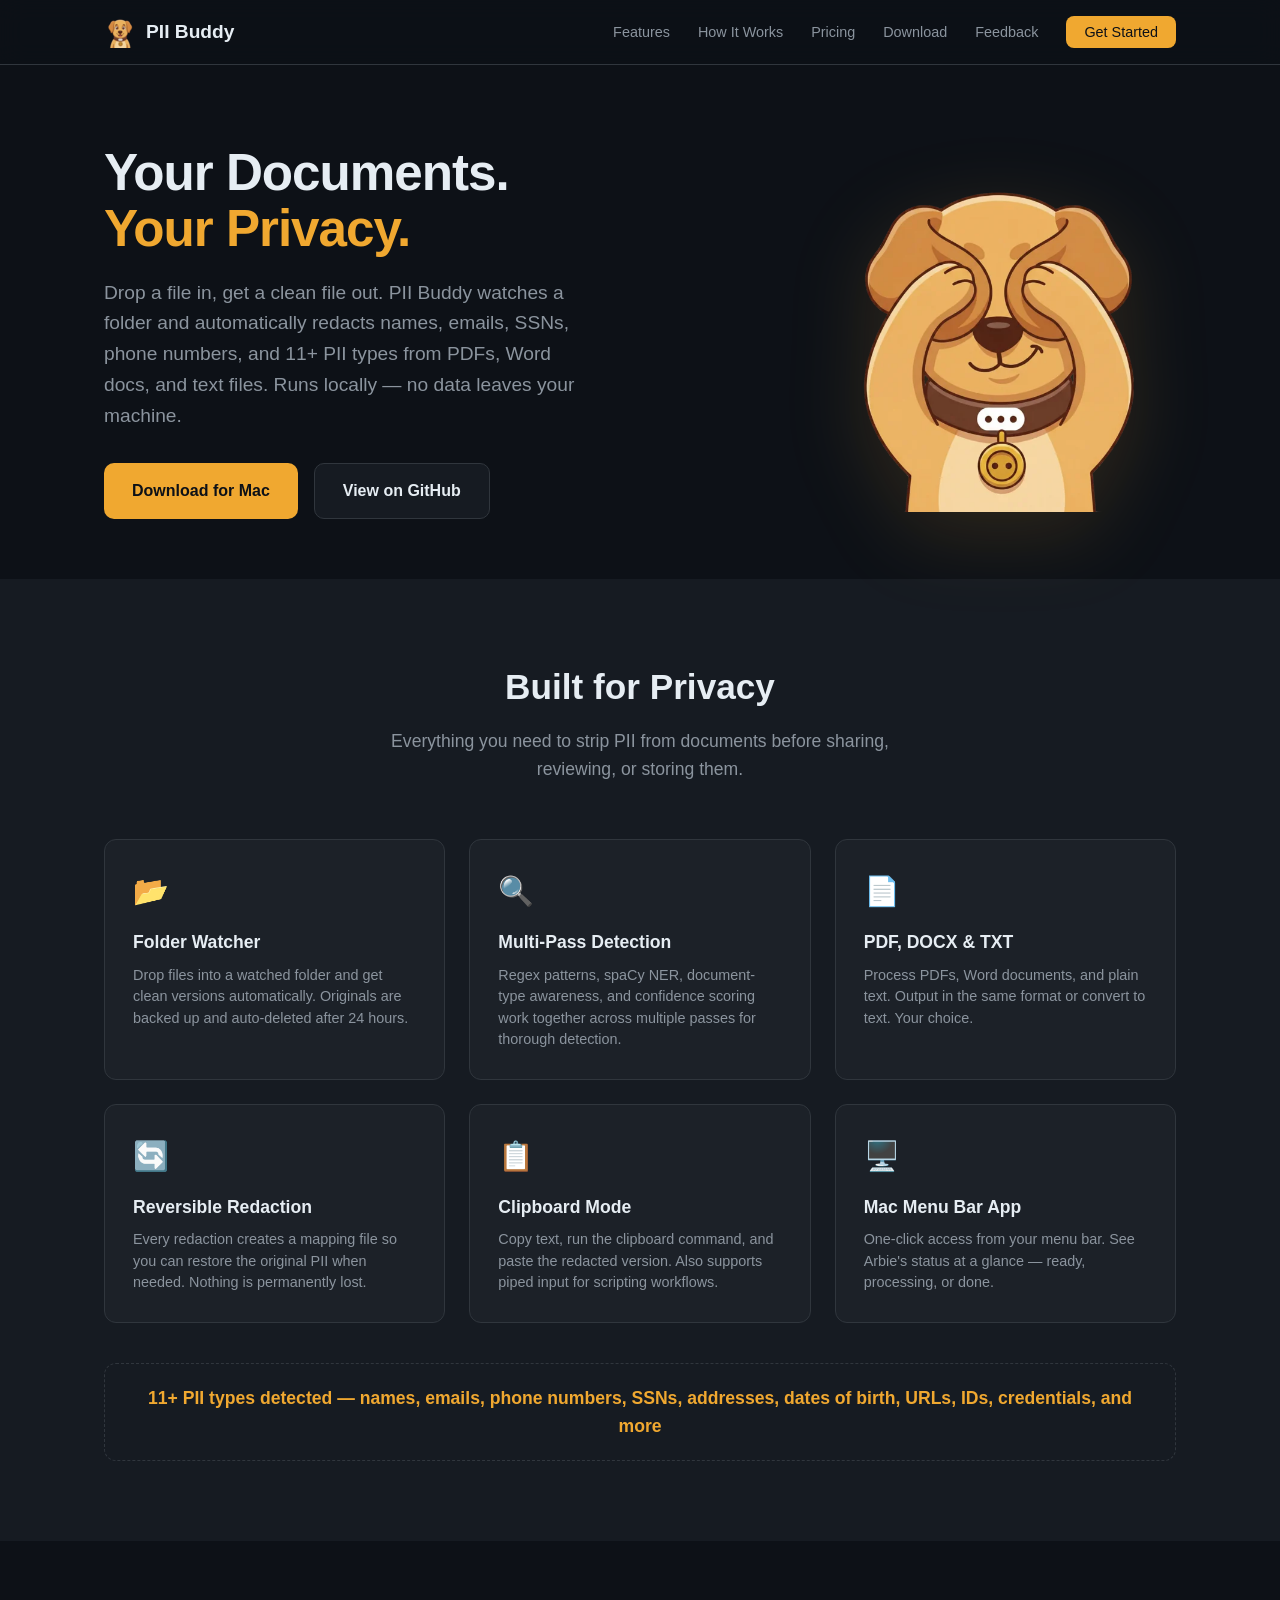
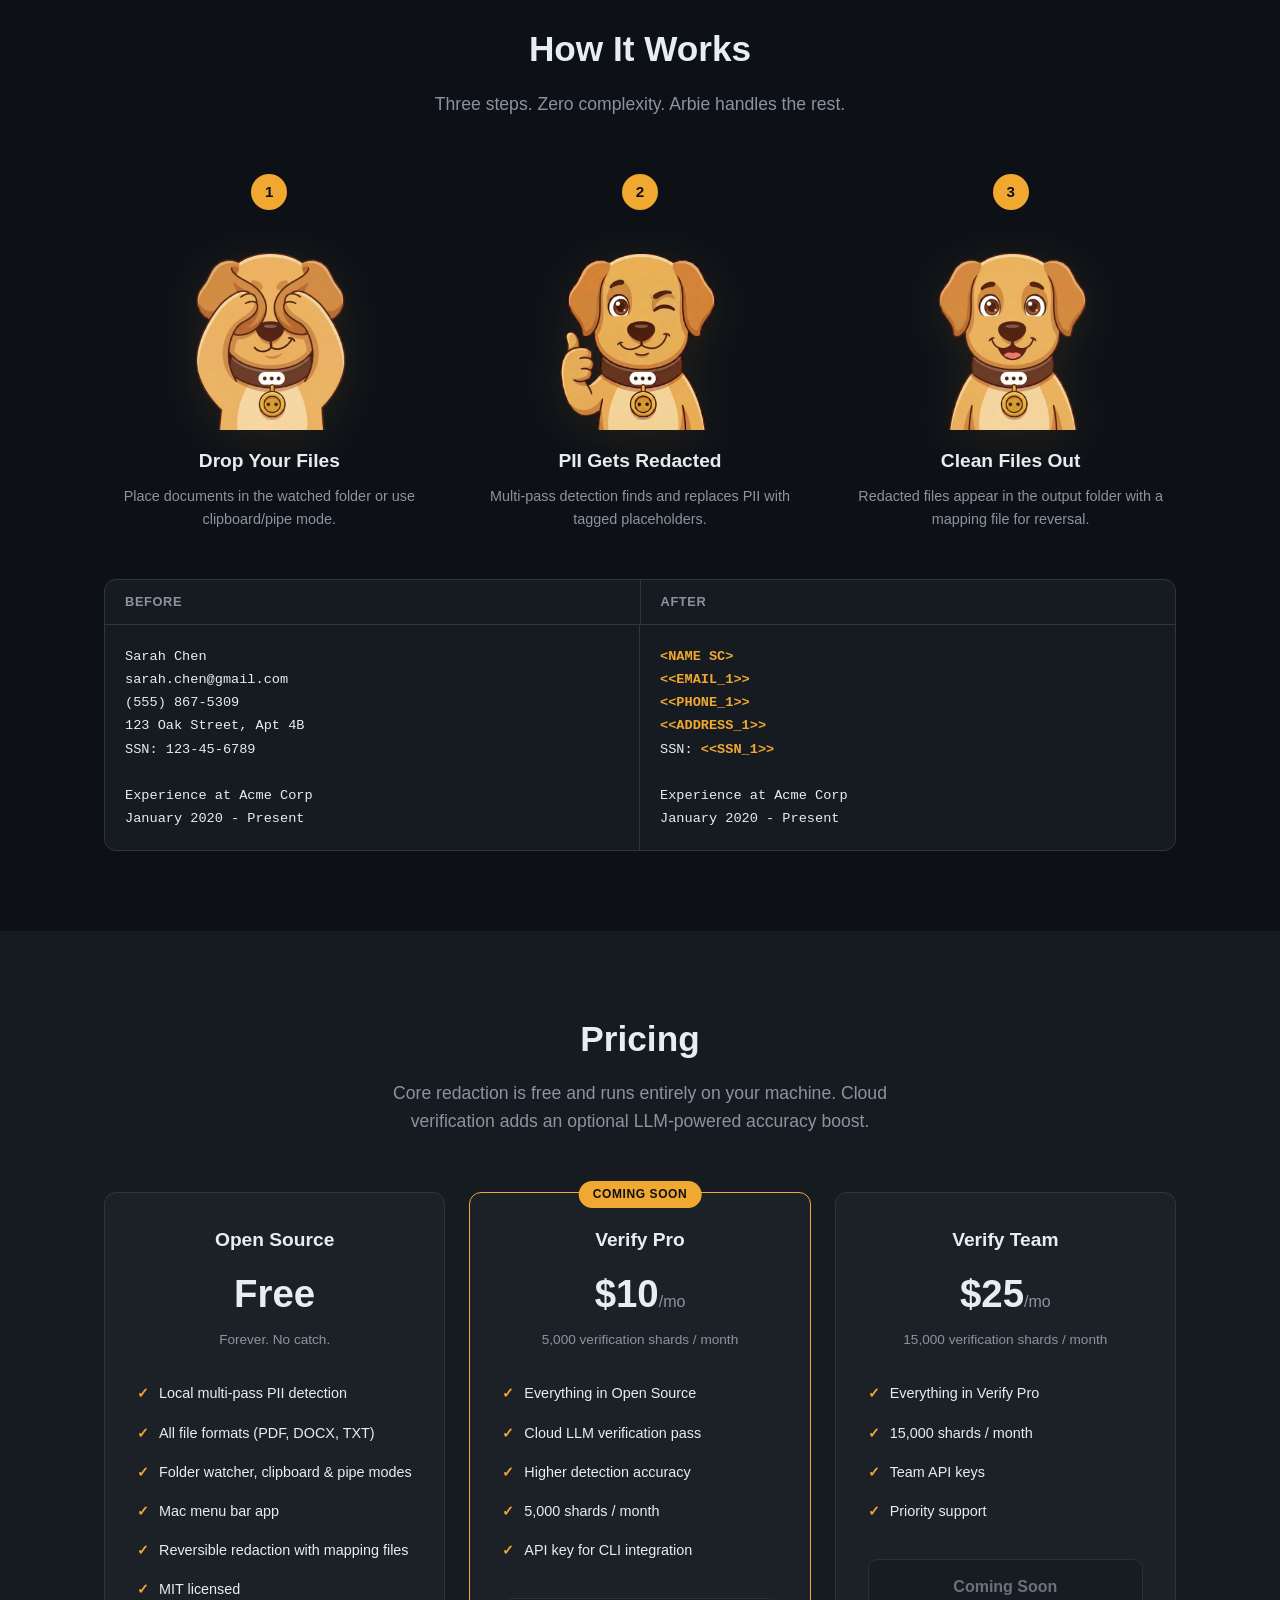
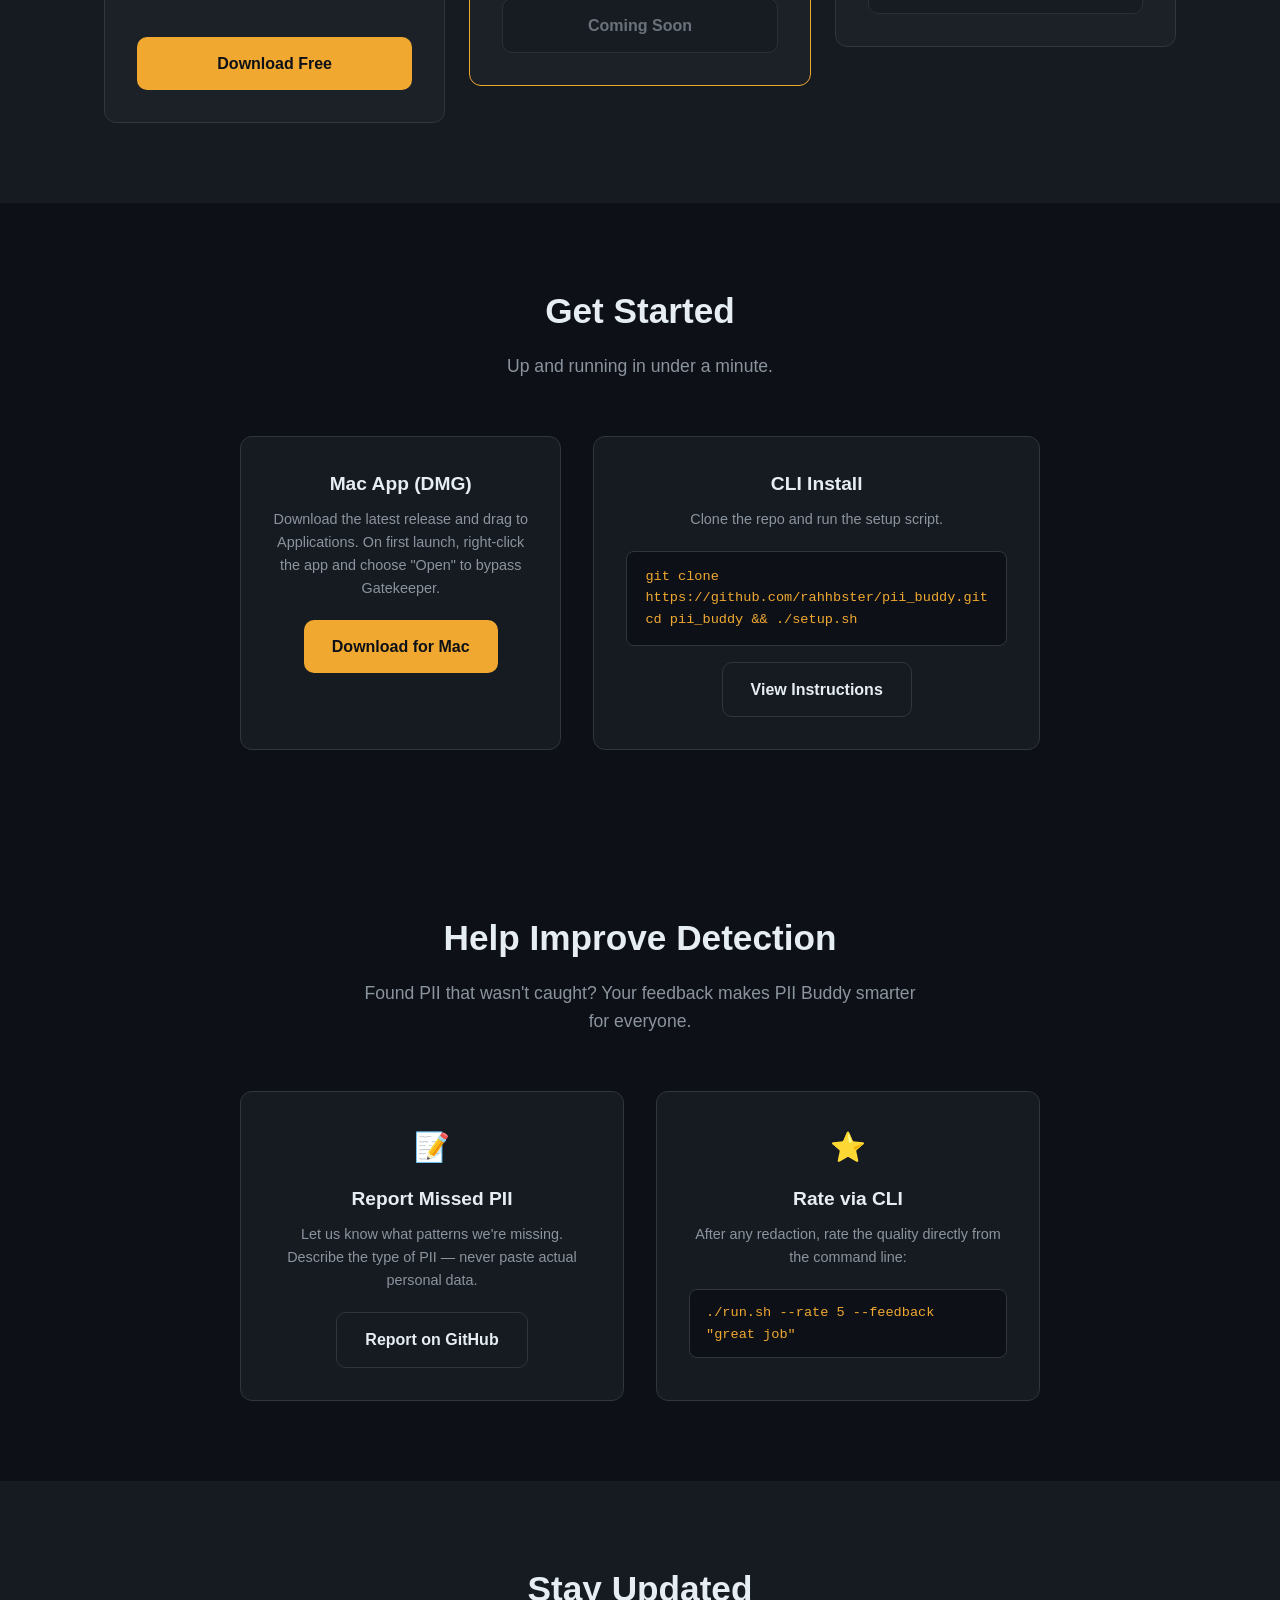
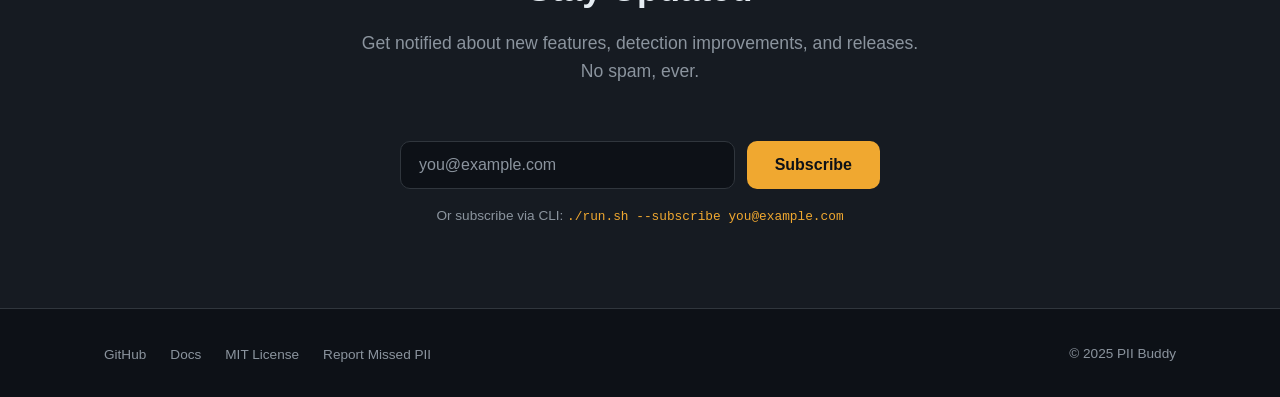
==== docs/index.html @ c83b7c18 "Add feedback infrastructure: --rate, --feedback, --subscribe CLI flags, menu bar ratings, GitHub Iss" ====
<!DOCTYPE html>
<html lang="en">
<head>
  <meta charset="UTF-8">
  <meta name="viewport" content="width=device-width, initial-scale=1.0">
  <title>PII Buddy — Automatic PII Redaction for Documents</title>
  <meta name="description" content="Drop a document in, get a clean file out. PII Buddy watches a folder and automatically redacts names, emails, SSNs, and 11+ PII types from PDFs, Word docs, and text files.">
  <meta property="og:title" content="PII Buddy — Your Documents. Your Privacy.">
  <meta property="og:description" content="Automatic PII redaction for resumes, transcripts, and documents. Open source, runs locally, no data leaves your machine.">
  <meta property="og:image" content="https://piibuddy.com/images/og-image.png">
  <meta property="og:url" content="https://piibuddy.com">
  <meta property="og:type" content="website">
  <meta name="twitter:card" content="summary_large_image">
  <link rel="icon" type="image/x-icon" href="images/favicon.ico">
  <link rel="icon" type="image/png" sizes="32x32" href="images/favicon-32.png">
  <link rel="icon" type="image/png" sizes="16x16" href="images/favicon-16.png">
  <link rel="apple-touch-icon" href="images/apple-touch-icon.png">
  <link rel="stylesheet" href="style.css">
</head>
<body>

  <!-- NAV -->
  <nav class="nav">
    <div class="container">
      <a href="#" class="nav-brand">
        <img src="images/favicon-32.png" alt="Arbie" width="32" height="32">
        PII Buddy
      </a>
      <ul class="nav-links">
        <li><a href="#features">Features</a></li>
        <li><a href="#how-it-works">How It Works</a></li>
        <li><a href="#pricing">Pricing</a></li>
        <li><a href="#download">Download</a></li>
        <li><a href="#feedback">Feedback</a></li>
        <li><a href="#download" class="nav-cta">Get Started</a></li>
      </ul>
      <button class="nav-toggle" aria-label="Toggle navigation" aria-expanded="false">
        <span></span><span></span><span></span>
      </button>
    </div>
  </nav>

  <!-- HERO -->
  <section class="hero">
    <div class="container">
      <div class="hero-content">
        <h1>Your Documents.<br><span class="accent">Your Privacy.</span></h1>
        <p>Drop a file in, get a clean file out. PII Buddy watches a folder and automatically redacts names, emails, SSNs, phone numbers, and 11+ PII types from PDFs, Word docs, and text files. Runs locally &mdash; no data leaves your machine.</p>
        <div class="hero-buttons">
          <a href="https://github.com/rahhbster/pii_buddy/releases" class="btn btn-primary">Download for Mac</a>
          <a href="https://github.com/rahhbster/pii_buddy" class="btn btn-secondary">View on GitHub</a>
        </div>
      </div>
      <div class="hero-image">
        <picture>
          <source srcset="images/arbie-ready.webp" type="image/webp">
          <img src="images/arbie-ready.png" alt="Arbie the PII Buddy mascot covering eyes — your privacy is safe" width="360" height="360">
        </picture>
      </div>
    </div>
  </section>

  <!-- FEATURES -->
  <section id="features" class="features">
    <div class="container">
      <div class="section-header">
        <h2>Built for Privacy</h2>
        <p>Everything you need to strip PII from documents before sharing, reviewing, or storing them.</p>
      </div>
      <div class="features-grid">
        <div class="feature-card">
          <div class="feature-icon">📂</div>
          <h3>Folder Watcher</h3>
          <p>Drop files into a watched folder and get clean versions automatically. Originals are backed up and auto-deleted after 24 hours.</p>
        </div>
        <div class="feature-card">
          <div class="feature-icon">🔍</div>
          <h3>Multi-Pass Detection</h3>
          <p>Regex patterns, spaCy NER, document-type awareness, and confidence scoring work together across multiple passes for thorough detection.</p>
        </div>
        <div class="feature-card">
          <div class="feature-icon">📄</div>
          <h3>PDF, DOCX &amp; TXT</h3>
          <p>Process PDFs, Word documents, and plain text. Output in the same format or convert to text. Your choice.</p>
        </div>
        <div class="feature-card">
          <div class="feature-icon">🔄</div>
          <h3>Reversible Redaction</h3>
          <p>Every redaction creates a mapping file so you can restore the original PII when needed. Nothing is permanently lost.</p>
        </div>
        <div class="feature-card">
          <div class="feature-icon">📋</div>
          <h3>Clipboard Mode</h3>
          <p>Copy text, run the clipboard command, and paste the redacted version. Also supports piped input for scripting workflows.</p>
        </div>
        <div class="feature-card">
          <div class="feature-icon">🖥️</div>
          <h3>Mac Menu Bar App</h3>
          <p>One-click access from your menu bar. See Arbie's status at a glance &mdash; ready, processing, or done.</p>
        </div>
      </div>
      <div class="features-callout">
        11+ PII types detected &mdash; names, emails, phone numbers, SSNs, addresses, dates of birth, URLs, IDs, credentials, and more
      </div>
    </div>
  </section>

  <!-- HOW IT WORKS -->
  <section id="how-it-works">
    <div class="container">
      <div class="section-header">
        <h2>How It Works</h2>
        <p>Three steps. Zero complexity. Arbie handles the rest.</p>
      </div>
      <div class="steps-grid">
        <div class="step">
          <div class="step-number">1</div>
          <picture>
            <source srcset="images/arbie-ready.webp" type="image/webp">
            <img src="images/arbie-ready.png" alt="Arbie ready — drop your files" width="200" height="200">
          </picture>
          <h3>Drop Your Files</h3>
          <p>Place documents in the watched folder or use clipboard/pipe mode.</p>
        </div>
        <div class="step">
          <div class="step-number">2</div>
          <picture>
            <source srcset="images/arbie-processing.webp" type="image/webp">
            <img src="images/arbie-processing.png" alt="Arbie processing — PII gets redacted" width="200" height="200">
          </picture>
          <h3>PII Gets Redacted</h3>
          <p>Multi-pass detection finds and replaces PII with tagged placeholders.</p>
        </div>
        <div class="step">
          <div class="step-number">3</div>
          <picture>
            <source srcset="images/arbie-done.webp" type="image/webp">
            <img src="images/arbie-done.png" alt="Arbie done — clean files out" width="200" height="200">
          </picture>
          <h3>Clean Files Out</h3>
          <p>Redacted files appear in the output folder with a mapping file for reversal.</p>
        </div>
      </div>
      <div class="code-example">
        <div class="code-example-header">
          <span>Before</span>
          <span>After</span>
        </div>
        <div class="code-example-body">
          <pre>
Sarah Chen
sarah.chen@gmail.com
(555) 867-5309
123 Oak Street, Apt 4B
SSN: 123-45-6789

Experience at Acme Corp
January 2020 - Present</pre>
          <pre>
<span class="redacted">&lt;NAME SC&gt;</span>
<span class="redacted">&lt;&lt;EMAIL_1&gt;&gt;</span>
<span class="redacted">&lt;&lt;PHONE_1&gt;&gt;</span>
<span class="redacted">&lt;&lt;ADDRESS_1&gt;&gt;</span>
SSN: <span class="redacted">&lt;&lt;SSN_1&gt;&gt;</span>

Experience at Acme Corp
January 2020 - Present</pre>
        </div>
      </div>
    </div>
  </section>

  <!-- PRICING -->
  <section id="pricing" class="pricing">
    <div class="container">
      <div class="section-header">
        <h2>Pricing</h2>
        <p>Core redaction is free and runs entirely on your machine. Cloud verification adds an optional LLM-powered accuracy boost.</p>
      </div>
      <div class="pricing-grid">
        <div class="price-card">
          <h3>Open Source</h3>
          <div class="price-amount">Free</div>
          <div class="price-desc">Forever. No catch.</div>
          <ul class="price-features">
            <li>Local multi-pass PII detection</li>
            <li>All file formats (PDF, DOCX, TXT)</li>
            <li>Folder watcher, clipboard &amp; pipe modes</li>
            <li>Mac menu bar app</li>
            <li>Reversible redaction with mapping files</li>
            <li>MIT licensed</li>
          </ul>
          <a href="#download" class="btn btn-primary">Download Free</a>
        </div>
        <div class="price-card featured">
          <div class="price-badge">Coming Soon</div>
          <h3>Verify Pro</h3>
          <div class="price-amount">$10<span>/mo</span></div>
          <div class="price-desc">5,000 verification shards / month</div>
          <ul class="price-features">
            <li>Everything in Open Source</li>
            <li>Cloud LLM verification pass</li>
            <li>Higher detection accuracy</li>
            <li>5,000 shards / month</li>
            <li>API key for CLI integration</li>
          </ul>
          <span class="btn btn-disabled">Coming Soon</span>
        </div>
        <div class="price-card">
          <h3>Verify Team</h3>
          <div class="price-amount">$25<span>/mo</span></div>
          <div class="price-desc">15,000 verification shards / month</div>
          <ul class="price-features">
            <li>Everything in Verify Pro</li>
            <li>15,000 shards / month</li>
            <li>Team API keys</li>
            <li>Priority support</li>
          </ul>
          <span class="btn btn-disabled">Coming Soon</span>
        </div>
      </div>
    </div>
  </section>

  <!-- DOWNLOAD -->
  <section id="download">
    <div class="container">
      <div class="section-header">
        <h2>Get Started</h2>
        <p>Up and running in under a minute.</p>
      </div>
      <div class="download-options">
        <div class="download-card">
          <h3>Mac App (DMG)</h3>
          <p>Download the latest release and drag to Applications. On first launch, right-click the app and choose "Open" to bypass Gatekeeper.</p>
          <a href="https://github.com/rahhbster/pii_buddy/releases" class="btn btn-primary">Download for Mac</a>
        </div>
        <div class="download-card">
          <h3>CLI Install</h3>
          <p>Clone the repo and run the setup script.</p>
          <code>git clone https://github.com/rahhbster/pii_buddy.git<br>cd pii_buddy &amp;&amp; ./setup.sh</code>
          <a href="https://github.com/rahhbster/pii_buddy#installation" class="btn btn-secondary">View Instructions</a>
        </div>
      </div>
    </div>
  </section>

  <!-- FEEDBACK -->
  <section id="feedback">
    <div class="container">
      <div class="section-header">
        <h2>Help Improve Detection</h2>
        <p>Found PII that wasn't caught? Your feedback makes PII Buddy smarter for everyone.</p>
      </div>
      <div class="feedback-grid">
        <div class="feedback-card">
          <div class="feature-icon">&#x1F4DD;</div>
          <h3>Report Missed PII</h3>
          <p>Let us know what patterns we're missing. Describe the type of PII &mdash; never paste actual personal data.</p>
          <a href="https://github.com/rahhbster/pii_buddy/issues/new?template=missed-pii.md&labels=detection-quality" class="btn btn-secondary">Report on GitHub</a>
        </div>
        <div class="feedback-card">
          <div class="feature-icon">&#x2B50;</div>
          <h3>Rate via CLI</h3>
          <p>After any redaction, rate the quality directly from the command line:</p>
          <code>./run.sh --rate 5 --feedback "great job"</code>
        </div>
      </div>
    </div>
  </section>

  <!-- SUBSCRIBE -->
  <section id="subscribe" class="subscribe-section">
    <div class="container">
      <div class="section-header">
        <h2>Stay Updated</h2>
        <p>Get notified about new features, detection improvements, and releases. No spam, ever.</p>
      </div>
      <form class="subscribe-form" id="subscribeForm">
        <input type="email" placeholder="you@example.com" required aria-label="Email address" id="subscribeEmail">
        <button type="submit" class="btn btn-primary">Subscribe</button>
      </form>
      <p class="subscribe-note">Or subscribe via CLI: <code>./run.sh --subscribe you@example.com</code></p>
    </div>
  </section>

  <!-- FOOTER -->
  <footer class="footer">
    <div class="container">
      <ul class="footer-links">
        <li><a href="https://github.com/rahhbster/pii_buddy">GitHub</a></li>
        <li><a href="https://github.com/rahhbster/pii_buddy#readme">Docs</a></li>
        <li><a href="https://github.com/rahhbster/pii_buddy/blob/main/LICENSE">MIT License</a></li>
        <li><a href="https://github.com/rahhbster/pii_buddy/issues/new?template=missed-pii.md">Report Missed PII</a></li>
      </ul>
      <div class="footer-copy">&copy; 2025 PII Buddy</div>
    </div>
  </footer>

  <script src="script.js"></script>
</body>
</html>
---- docs/style.css ----
/* PII Buddy Landing Page — Dark Theme */

:root {
  --bg-primary: #0d1117;
  --bg-secondary: #161b22;
  --bg-tertiary: #1c2128;
  --text-primary: #e6edf3;
  --text-secondary: #8b949e;
  --accent: #f0a830;
  --accent-hover: #f5bd5c;
  --border: #30363d;
  --radius: 12px;
  --max-width: 1120px;
}

*, *::before, *::after {
  margin: 0;
  padding: 0;
  box-sizing: border-box;
}

html {
  scroll-behavior: smooth;
  scroll-padding-top: 72px;
}

body {
  font-family: -apple-system, BlinkMacSystemFont, "Segoe UI", Helvetica, Arial, sans-serif;
  background: var(--bg-primary);
  color: var(--text-primary);
  line-height: 1.6;
  -webkit-font-smoothing: antialiased;
}

a { color: var(--accent); text-decoration: none; }
a:hover { color: var(--accent-hover); }

img { max-width: 100%; height: auto; display: block; }

.container {
  max-width: var(--max-width);
  margin: 0 auto;
  padding: 0 24px;
}

/* ─── NAV ─── */
.nav {
  position: sticky;
  top: 0;
  z-index: 100;
  background: rgba(13, 17, 23, 0.92);
  backdrop-filter: blur(12px);
  -webkit-backdrop-filter: blur(12px);
  border-bottom: 1px solid var(--border);
}

.nav .container {
  display: flex;
  align-items: center;
  justify-content: space-between;
  height: 64px;
}

.nav-brand {
  display: flex;
  align-items: center;
  gap: 10px;
  font-weight: 700;
  font-size: 1.2rem;
  color: var(--text-primary);
}

.nav-brand img {
  width: 32px;
  height: 32px;
  border-radius: 6px;
}

.nav-links {
  display: flex;
  align-items: center;
  gap: 28px;
  list-style: none;
}

.nav-links a {
  color: var(--text-secondary);
  font-size: 0.9rem;
  font-weight: 500;
  transition: color 0.2s;
}

.nav-links a:hover { color: var(--text-primary); }

.nav-cta {
  background: var(--accent);
  color: var(--bg-primary) !important;
  padding: 8px 18px;
  border-radius: 8px;
  font-weight: 600;
  transition: background 0.2s;
}

.nav-cta:hover { background: var(--accent-hover); color: var(--bg-primary) !important; }

.nav-toggle {
  display: none;
  background: none;
  border: none;
  cursor: pointer;
  padding: 4px;
}

.nav-toggle span {
  display: block;
  width: 24px;
  height: 2px;
  background: var(--text-primary);
  margin: 5px 0;
  border-radius: 2px;
  transition: transform 0.3s, opacity 0.3s;
}

/* ─── HERO ─── */
.hero {
  padding: 80px 0 60px;
}

.hero .container {
  display: flex;
  align-items: center;
  gap: 60px;
}

.hero-content {
  flex: 1;
}

.hero h1 {
  font-size: 3.2rem;
  font-weight: 800;
  line-height: 1.1;
  margin-bottom: 20px;
  letter-spacing: -0.02em;
}

.hero h1 .accent { color: var(--accent); }

.hero p {
  font-size: 1.2rem;
  color: var(--text-secondary);
  margin-bottom: 32px;
  max-width: 480px;
}

.hero-buttons {
  display: flex;
  gap: 16px;
  flex-wrap: wrap;
}

.btn {
  display: inline-flex;
  align-items: center;
  gap: 8px;
  padding: 14px 28px;
  border-radius: 10px;
  font-size: 1rem;
  font-weight: 600;
  border: none;
  cursor: pointer;
  transition: all 0.2s;
}

.btn-primary {
  background: var(--accent);
  color: var(--bg-primary);
}

.btn-primary:hover { background: var(--accent-hover); color: var(--bg-primary); }

.btn-secondary {
  background: var(--bg-secondary);
  color: var(--text-primary);
  border: 1px solid var(--border);
}

.btn-secondary:hover { border-color: var(--text-secondary); }

.hero-image {
  flex: 0 0 360px;
}

.hero-image picture img {
  width: 360px;
  height: 360px;
  object-fit: contain;
  filter: drop-shadow(0 20px 40px rgba(240, 168, 48, 0.15));
}

/* ─── SECTION COMMON ─── */
section {
  padding: 80px 0;
}

.section-header {
  text-align: center;
  margin-bottom: 56px;
}

.section-header h2 {
  font-size: 2.2rem;
  font-weight: 700;
  margin-bottom: 12px;
}

.section-header p {
  font-size: 1.1rem;
  color: var(--text-secondary);
  max-width: 560px;
  margin: 0 auto;
}

/* ─── FEATURES GRID ─── */
.features { background: var(--bg-secondary); }

.features-grid {
  display: grid;
  grid-template-columns: repeat(3, 1fr);
  gap: 24px;
}

.feature-card {
  background: var(--bg-tertiary);
  border: 1px solid var(--border);
  border-radius: var(--radius);
  padding: 28px;
  transition: border-color 0.2s, transform 0.2s;
}

.feature-card:hover {
  border-color: var(--accent);
  transform: translateY(-2px);
}

.feature-icon {
  font-size: 1.8rem;
  margin-bottom: 14px;
}

.feature-card h3 {
  font-size: 1.1rem;
  margin-bottom: 8px;
}

.feature-card p {
  font-size: 0.9rem;
  color: var(--text-secondary);
  line-height: 1.5;
}

.features-callout {
  text-align: center;
  margin-top: 40px;
  padding: 20px;
  border: 1px dashed var(--border);
  border-radius: var(--radius);
  color: var(--accent);
  font-weight: 600;
  font-size: 1.1rem;
}

/* ─── HOW IT WORKS ─── */
.steps-grid {
  display: grid;
  grid-template-columns: repeat(3, 1fr);
  gap: 40px;
  margin-bottom: 48px;
}

.step {
  text-align: center;
}

.step-number {
  display: inline-flex;
  align-items: center;
  justify-content: center;
  width: 36px;
  height: 36px;
  border-radius: 50%;
  background: var(--accent);
  color: var(--bg-primary);
  font-weight: 700;
  font-size: 0.95rem;
  margin-bottom: 20px;
}

.step picture img {
  width: 200px;
  height: 200px;
  object-fit: contain;
  margin: 0 auto 16px;
  filter: drop-shadow(0 8px 24px rgba(240, 168, 48, 0.1));
}

.step h3 {
  font-size: 1.2rem;
  margin-bottom: 8px;
}

.step p {
  font-size: 0.9rem;
  color: var(--text-secondary);
}

.code-example {
  background: var(--bg-secondary);
  border: 1px solid var(--border);
  border-radius: var(--radius);
  overflow: hidden;
}

.code-example-header {
  display: flex;
  border-bottom: 1px solid var(--border);
}

.code-example-header span {
  flex: 1;
  padding: 12px 20px;
  font-size: 0.8rem;
  font-weight: 600;
  text-transform: uppercase;
  letter-spacing: 0.05em;
  color: var(--text-secondary);
}

.code-example-header span:first-child {
  border-right: 1px solid var(--border);
}

.code-example-body {
  display: grid;
  grid-template-columns: 1fr 1fr;
}

.code-example-body pre {
  padding: 20px;
  font-family: "SF Mono", "Fira Code", "Cascadia Code", monospace;
  font-size: 0.85rem;
  line-height: 1.7;
  overflow-x: auto;
}

.code-example-body pre:first-child {
  border-right: 1px solid var(--border);
}

.code-example-body .redacted {
  color: var(--accent);
  font-weight: 600;
}

/* ─── PRICING ─── */
.pricing { background: var(--bg-secondary); }

.pricing-grid {
  display: grid;
  grid-template-columns: repeat(3, 1fr);
  gap: 24px;
  align-items: start;
}

.price-card {
  background: var(--bg-tertiary);
  border: 1px solid var(--border);
  border-radius: var(--radius);
  padding: 32px;
  text-align: center;
  position: relative;
  transition: border-color 0.2s;
}

.price-card.featured {
  border-color: var(--accent);
}

.price-badge {
  position: absolute;
  top: -12px;
  left: 50%;
  transform: translateX(-50%);
  background: var(--accent);
  color: var(--bg-primary);
  padding: 4px 14px;
  border-radius: 20px;
  font-size: 0.75rem;
  font-weight: 700;
  text-transform: uppercase;
  letter-spacing: 0.05em;
}

.price-card h3 {
  font-size: 1.2rem;
  margin-bottom: 8px;
}

.price-amount {
  font-size: 2.4rem;
  font-weight: 800;
  margin-bottom: 4px;
}

.price-amount span {
  font-size: 1rem;
  font-weight: 400;
  color: var(--text-secondary);
}

.price-desc {
  color: var(--text-secondary);
  font-size: 0.85rem;
  margin-bottom: 24px;
}

.price-features {
  list-style: none;
  text-align: left;
  margin-bottom: 28px;
}

.price-features li {
  padding: 8px 0;
  font-size: 0.9rem;
  display: flex;
  align-items: baseline;
  gap: 10px;
}

.price-features li::before {
  content: "\2713";
  color: var(--accent);
  font-weight: 700;
  flex-shrink: 0;
}

.price-card .btn {
  width: 100%;
  justify-content: center;
}

.btn-disabled {
  background: var(--bg-secondary);
  color: var(--text-secondary);
  border: 1px solid var(--border);
  cursor: default;
  opacity: 0.7;
}

.btn-disabled:hover { background: var(--bg-secondary); }

/* ─── DOWNLOAD ─── */
.download-options {
  display: grid;
  grid-template-columns: 1fr 1fr;
  gap: 32px;
  max-width: 800px;
  margin: 0 auto;
}

.download-card {
  background: var(--bg-secondary);
  border: 1px solid var(--border);
  border-radius: var(--radius);
  padding: 32px;
  text-align: center;
}

.download-card h3 {
  font-size: 1.2rem;
  margin-bottom: 8px;
}

.download-card p {
  color: var(--text-secondary);
  font-size: 0.9rem;
  margin-bottom: 20px;
}

.download-card code {
  display: block;
  background: var(--bg-primary);
  border: 1px solid var(--border);
  border-radius: 8px;
  padding: 14px 18px;
  font-family: "SF Mono", "Fira Code", monospace;
  font-size: 0.85rem;
  color: var(--accent);
  margin-bottom: 16px;
  text-align: left;
  overflow-x: auto;
}

/* ─── FEEDBACK ─── */
.feedback-grid {
  display: grid;
  grid-template-columns: 1fr 1fr;
  gap: 32px;
  max-width: 800px;
  margin: 0 auto;
}

.feedback-card {
  background: var(--bg-secondary);
  border: 1px solid var(--border);
  border-radius: var(--radius);
  padding: 32px;
  text-align: center;
}

.feedback-card h3 {
  font-size: 1.2rem;
  margin-bottom: 8px;
}

.feedback-card p {
  color: var(--text-secondary);
  font-size: 0.9rem;
  margin-bottom: 20px;
}

.feedback-card code {
  display: block;
  background: var(--bg-primary);
  border: 1px solid var(--border);
  border-radius: 8px;
  padding: 12px 16px;
  font-family: "SF Mono", "Fira Code", monospace;
  font-size: 0.85rem;
  color: var(--accent);
  text-align: left;
}

/* ─── SUBSCRIBE ─── */
.subscribe-section {
  background: var(--bg-secondary);
}

.subscribe-form {
  display: flex;
  gap: 12px;
  max-width: 480px;
  margin: 0 auto 16px;
}

.subscribe-form input[type="email"] {
  flex: 1;
  padding: 14px 18px;
  border-radius: 10px;
  border: 1px solid var(--border);
  background: var(--bg-primary);
  color: var(--text-primary);
  font-size: 1rem;
  font-family: inherit;
  outline: none;
  transition: border-color 0.2s;
}

.subscribe-form input[type="email"]:focus {
  border-color: var(--accent);
}

.subscribe-form input[type="email"]::placeholder {
  color: var(--text-secondary);
}

.subscribe-note {
  text-align: center;
  color: var(--text-secondary);
  font-size: 0.85rem;
}

.subscribe-note code {
  color: var(--accent);
  font-family: "SF Mono", "Fira Code", monospace;
  font-size: 0.8rem;
}

.subscribe-success {
  text-align: center;
  color: var(--accent);
  font-weight: 600;
  font-size: 1.1rem;
  padding: 14px 0;
}

/* ─── FOOTER ─── */
.footer {
  border-top: 1px solid var(--border);
  padding: 32px 0;
}

.footer .container {
  display: flex;
  align-items: center;
  justify-content: space-between;
}

.footer-links {
  display: flex;
  gap: 24px;
  list-style: none;
}

.footer-links a {
  color: var(--text-secondary);
  font-size: 0.85rem;
}

.footer-links a:hover { color: var(--text-primary); }

.footer-copy {
  color: var(--text-secondary);
  font-size: 0.85rem;
}

/* ─── MOBILE ─── */
@media (max-width: 768px) {
  .nav-toggle { display: block; }

  .nav-links {
    display: none;
    position: absolute;
    top: 64px;
    left: 0;
    right: 0;
    flex-direction: column;
    background: var(--bg-primary);
    border-bottom: 1px solid var(--border);
    padding: 16px 24px 20px;
    gap: 16px;
  }

  .nav-links.open { display: flex; }

  .hero .container {
    flex-direction: column-reverse;
    text-align: center;
    gap: 32px;
  }

  .hero h1 { font-size: 2.2rem; }
  .hero p { margin: 0 auto 28px; }
  .hero-buttons { justify-content: center; }
  .hero-image { flex: none; }
  .hero-image picture img { width: 260px; height: 260px; }

  .features-grid,
  .steps-grid,
  .pricing-grid {
    grid-template-columns: 1fr;
  }

  .code-example-body {
    grid-template-columns: 1fr;
  }

  .code-example-body pre:first-child {
    border-right: none;
    border-bottom: 1px solid var(--border);
  }

  .code-example-header {
    flex-direction: column;
  }

  .code-example-header span:first-child {
    border-right: none;
    border-bottom: 1px solid var(--border);
  }

  .download-options { grid-template-columns: 1fr; }
  .feedback-grid { grid-template-columns: 1fr; }
  .subscribe-form { flex-direction: column; }

  .footer .container {
    flex-direction: column;
    gap: 12px;
    text-align: center;
  }
}

@media (max-width: 480px) {
  .hero h1 { font-size: 1.8rem; }
  .btn { padding: 12px 22px; font-size: 0.9rem; }
  .section-header h2 { font-size: 1.8rem; }
}
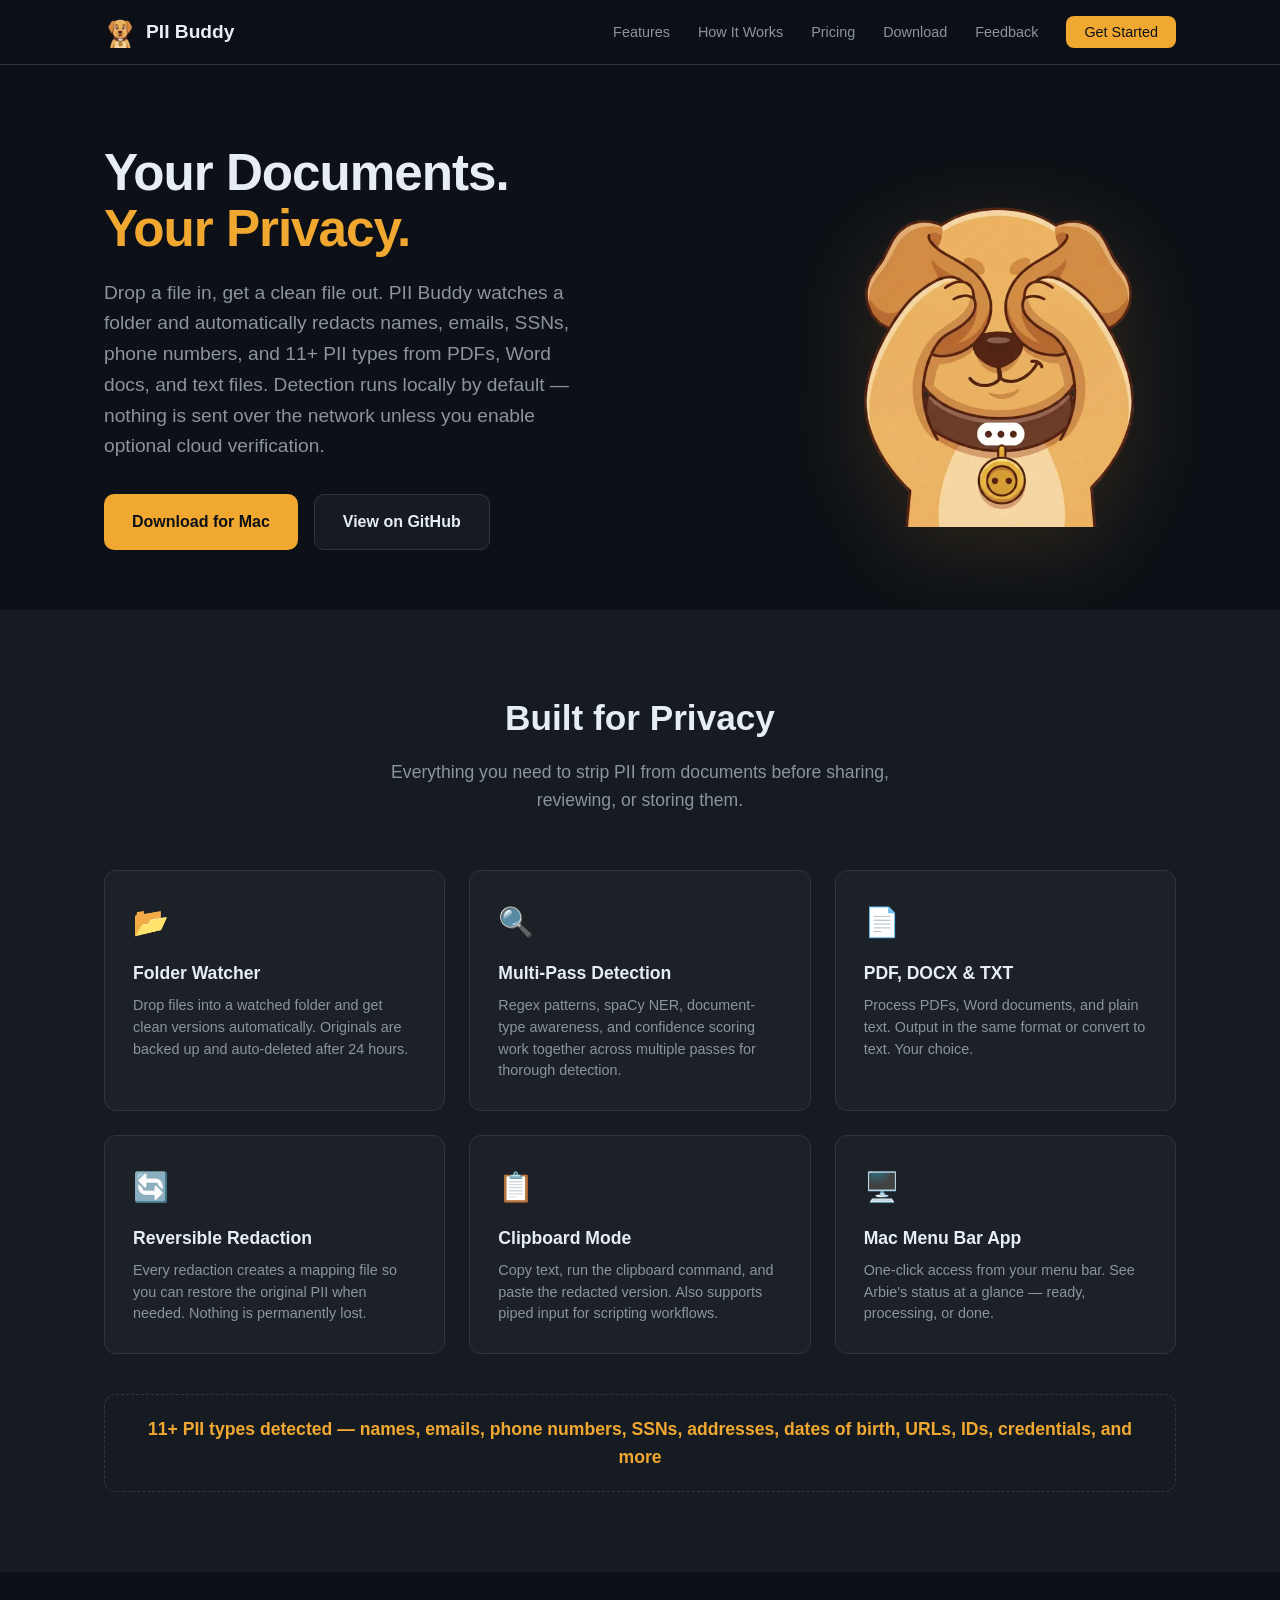
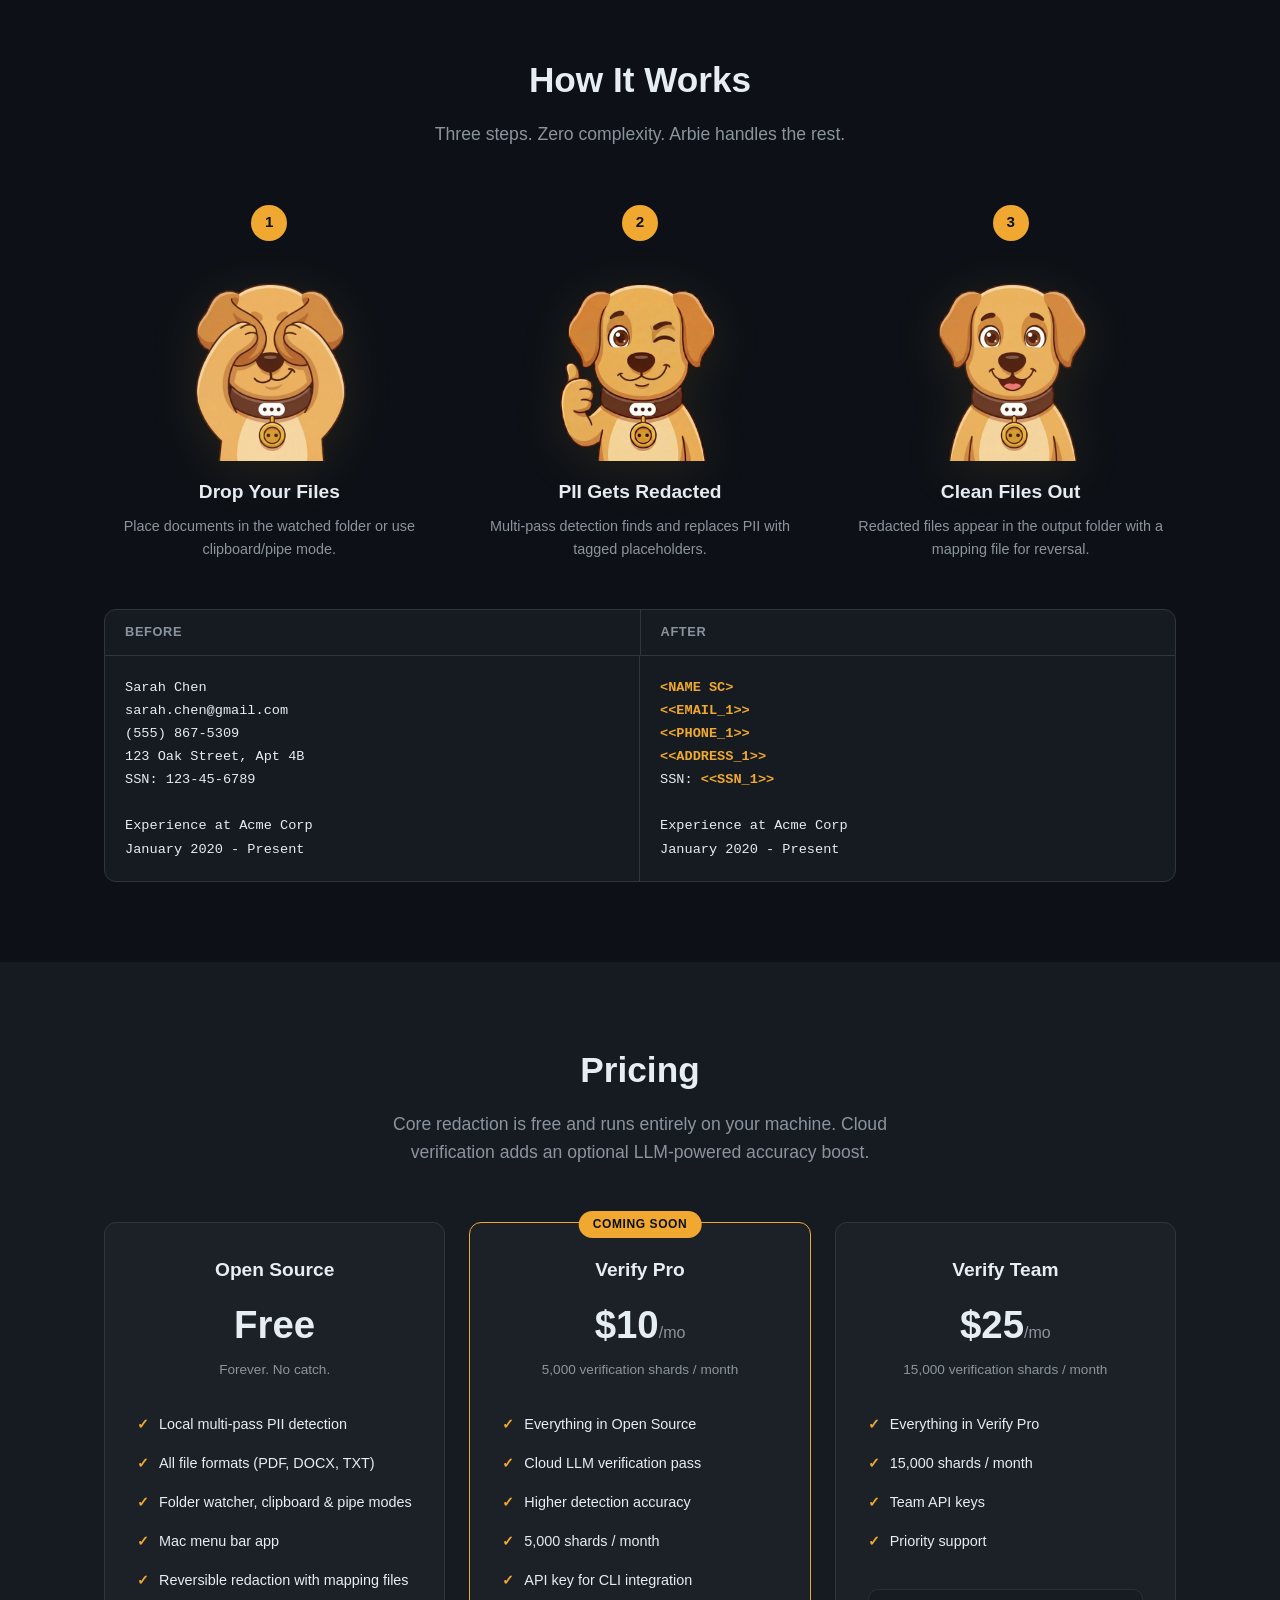
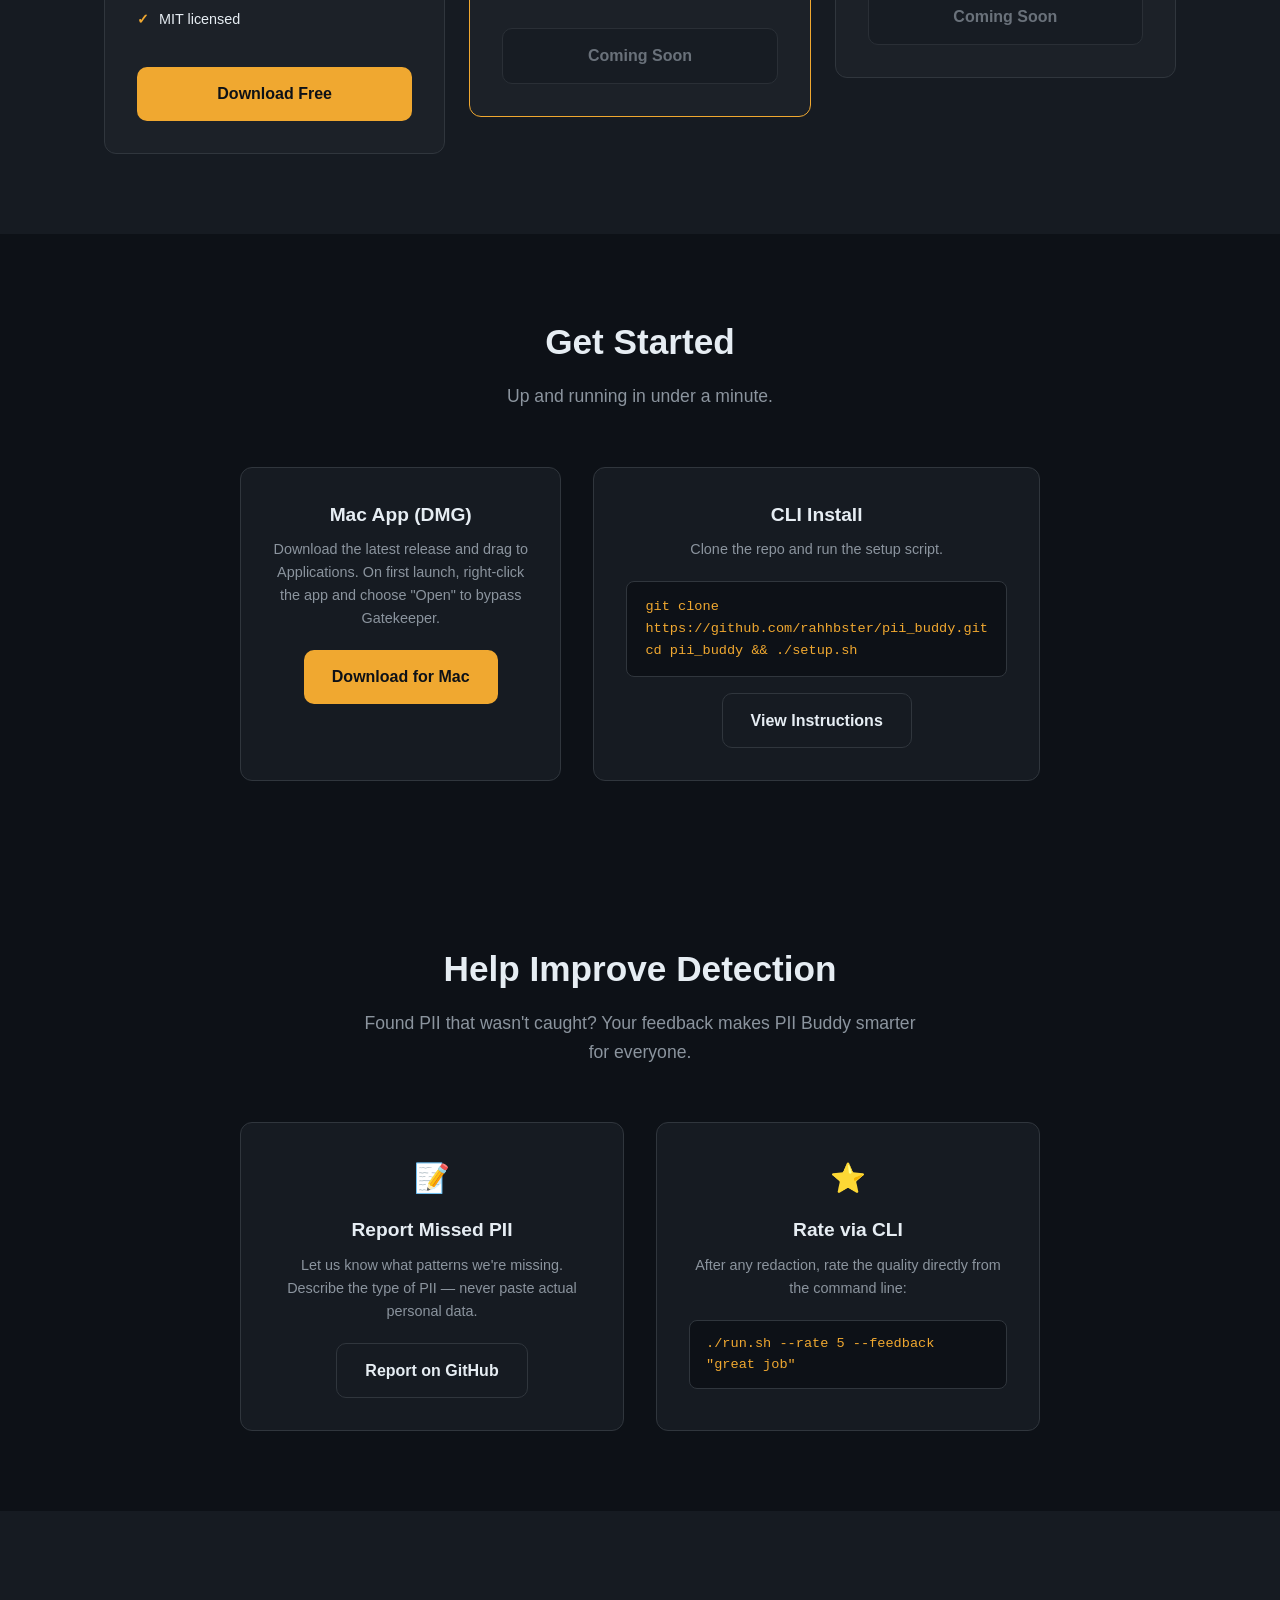
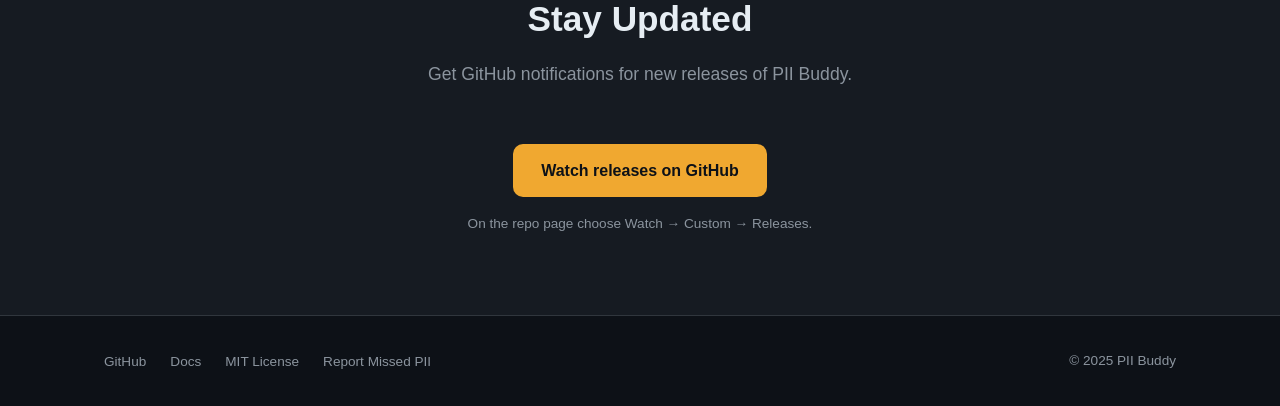
==== commit 790d5467: "Make site and README claims match the code - Replace dead subscribe form (api.piibuddy.com/subscribe" ====
--- a/docs/index.html
+++ b/docs/index.html
@@ -6,11 +6,13 @@
   <title>PII Buddy — Automatic PII Redaction for Documents</title>
   <meta name="description" content="Drop a document in, get a clean file out. PII Buddy watches a folder and automatically redacts names, emails, SSNs, and 11+ PII types from PDFs, Word docs, and text files.">
   <meta property="og:title" content="PII Buddy — Your Documents. Your Privacy.">
-  <meta property="og:description" content="Automatic PII redaction for resumes, transcripts, and documents. Open source, runs locally, no data leaves your machine.">
+  <meta property="og:description" content="Automatic PII redaction for resumes, transcripts, and documents. Open source and local by default. Your documents are only sent anywhere if you turn on optional cloud verification.">
   <meta property="og:image" content="https://piibuddy.com/images/og-image.png">
+  <meta property="og:image:alt" content="PII Buddy mascot Arbie with the tagline Your Documents. Your Privacy.">
   <meta property="og:url" content="https://piibuddy.com">
   <meta property="og:type" content="website">
   <meta name="twitter:card" content="summary_large_image">
+  <meta name="twitter:image" content="https://piibuddy.com/images/og-image.png">
   <link rel="icon" type="image/x-icon" href="images/favicon.ico">
   <link rel="icon" type="image/png" sizes="32x32" href="images/favicon-32.png">
   <link rel="icon" type="image/png" sizes="16x16" href="images/favicon-16.png">
@@ -26,7 +28,7 @@
         <img src="images/favicon-32.png" alt="Arbie" width="32" height="32">
         PII Buddy
       </a>
-      <ul class="nav-links">
+      <ul class="nav-links" id="nav-links">
         <li><a href="#features">Features</a></li>
         <li><a href="#how-it-works">How It Works</a></li>
         <li><a href="#pricing">Pricing</a></li>
@@ -34,7 +36,7 @@
         <li><a href="#feedback">Feedback</a></li>
         <li><a href="#download" class="nav-cta">Get Started</a></li>
       </ul>
-      <button class="nav-toggle" aria-label="Toggle navigation" aria-expanded="false">
+      <button class="nav-toggle" aria-label="Toggle navigation" aria-controls="nav-links" aria-expanded="false">
         <span></span><span></span><span></span>
       </button>
     </div>
@@ -45,7 +47,7 @@
     <div class="container">
       <div class="hero-content">
         <h1>Your Documents.<br><span class="accent">Your Privacy.</span></h1>
-        <p>Drop a file in, get a clean file out. PII Buddy watches a folder and automatically redacts names, emails, SSNs, phone numbers, and 11+ PII types from PDFs, Word docs, and text files. Runs locally &mdash; no data leaves your machine.</p>
+        <p>Drop a file in, get a clean file out. PII Buddy watches a folder and automatically redacts names, emails, SSNs, phone numbers, and 11+ PII types from PDFs, Word docs, and text files. Detection runs locally by default &mdash; nothing is sent over the network unless you enable optional cloud verification.</p>
         <div class="hero-buttons">
           <a href="https://github.com/rahhbster/pii_buddy/releases" class="btn btn-primary">Download for Mac</a>
           <a href="https://github.com/rahhbster/pii_buddy" class="btn btn-secondary">View on GitHub</a>
@@ -274,13 +276,12 @@
     <div class="container">
       <div class="section-header">
         <h2>Stay Updated</h2>
-        <p>Get notified about new features, detection improvements, and releases. No spam, ever.</p>
-      </div>
-      <form class="subscribe-form" id="subscribeForm">
-        <input type="email" placeholder="you@example.com" required aria-label="Email address" id="subscribeEmail">
-        <button type="submit" class="btn btn-primary">Subscribe</button>
-      </form>
-      <p class="subscribe-note">Or subscribe via CLI: <code>./run.sh --subscribe you@example.com</code></p>
+        <p>Get GitHub notifications for new releases of PII Buddy.</p>
+      </div>
+      <div class="subscribe-form">
+        <a href="https://github.com/rahhbster/pii_buddy" class="btn btn-primary">Watch releases on GitHub</a>
+      </div>
+      <p class="subscribe-note">On the repo page choose Watch &rarr; Custom &rarr; Releases.</p>
     </div>
   </section>
 
--- a/docs/style.css
+++ b/docs/style.css
@@ -549,50 +549,16 @@
 
 .subscribe-form {
   display: flex;
+  justify-content: center;
   gap: 12px;
   max-width: 480px;
   margin: 0 auto 16px;
 }
 
-.subscribe-form input[type="email"] {
-  flex: 1;
-  padding: 14px 18px;
-  border-radius: 10px;
-  border: 1px solid var(--border);
-  background: var(--bg-primary);
-  color: var(--text-primary);
-  font-size: 1rem;
-  font-family: inherit;
-  outline: none;
-  transition: border-color 0.2s;
-}
-
-.subscribe-form input[type="email"]:focus {
-  border-color: var(--accent);
-}
-
-.subscribe-form input[type="email"]::placeholder {
-  color: var(--text-secondary);
-}
-
 .subscribe-note {
   text-align: center;
   color: var(--text-secondary);
   font-size: 0.85rem;
-}
-
-.subscribe-note code {
-  color: var(--accent);
-  font-family: "SF Mono", "Fira Code", monospace;
-  font-size: 0.8rem;
-}
-
-.subscribe-success {
-  text-align: center;
-  color: var(--accent);
-  font-weight: 600;
-  font-size: 1.1rem;
-  padding: 14px 0;
 }
 
 /* ─── FOOTER ─── */
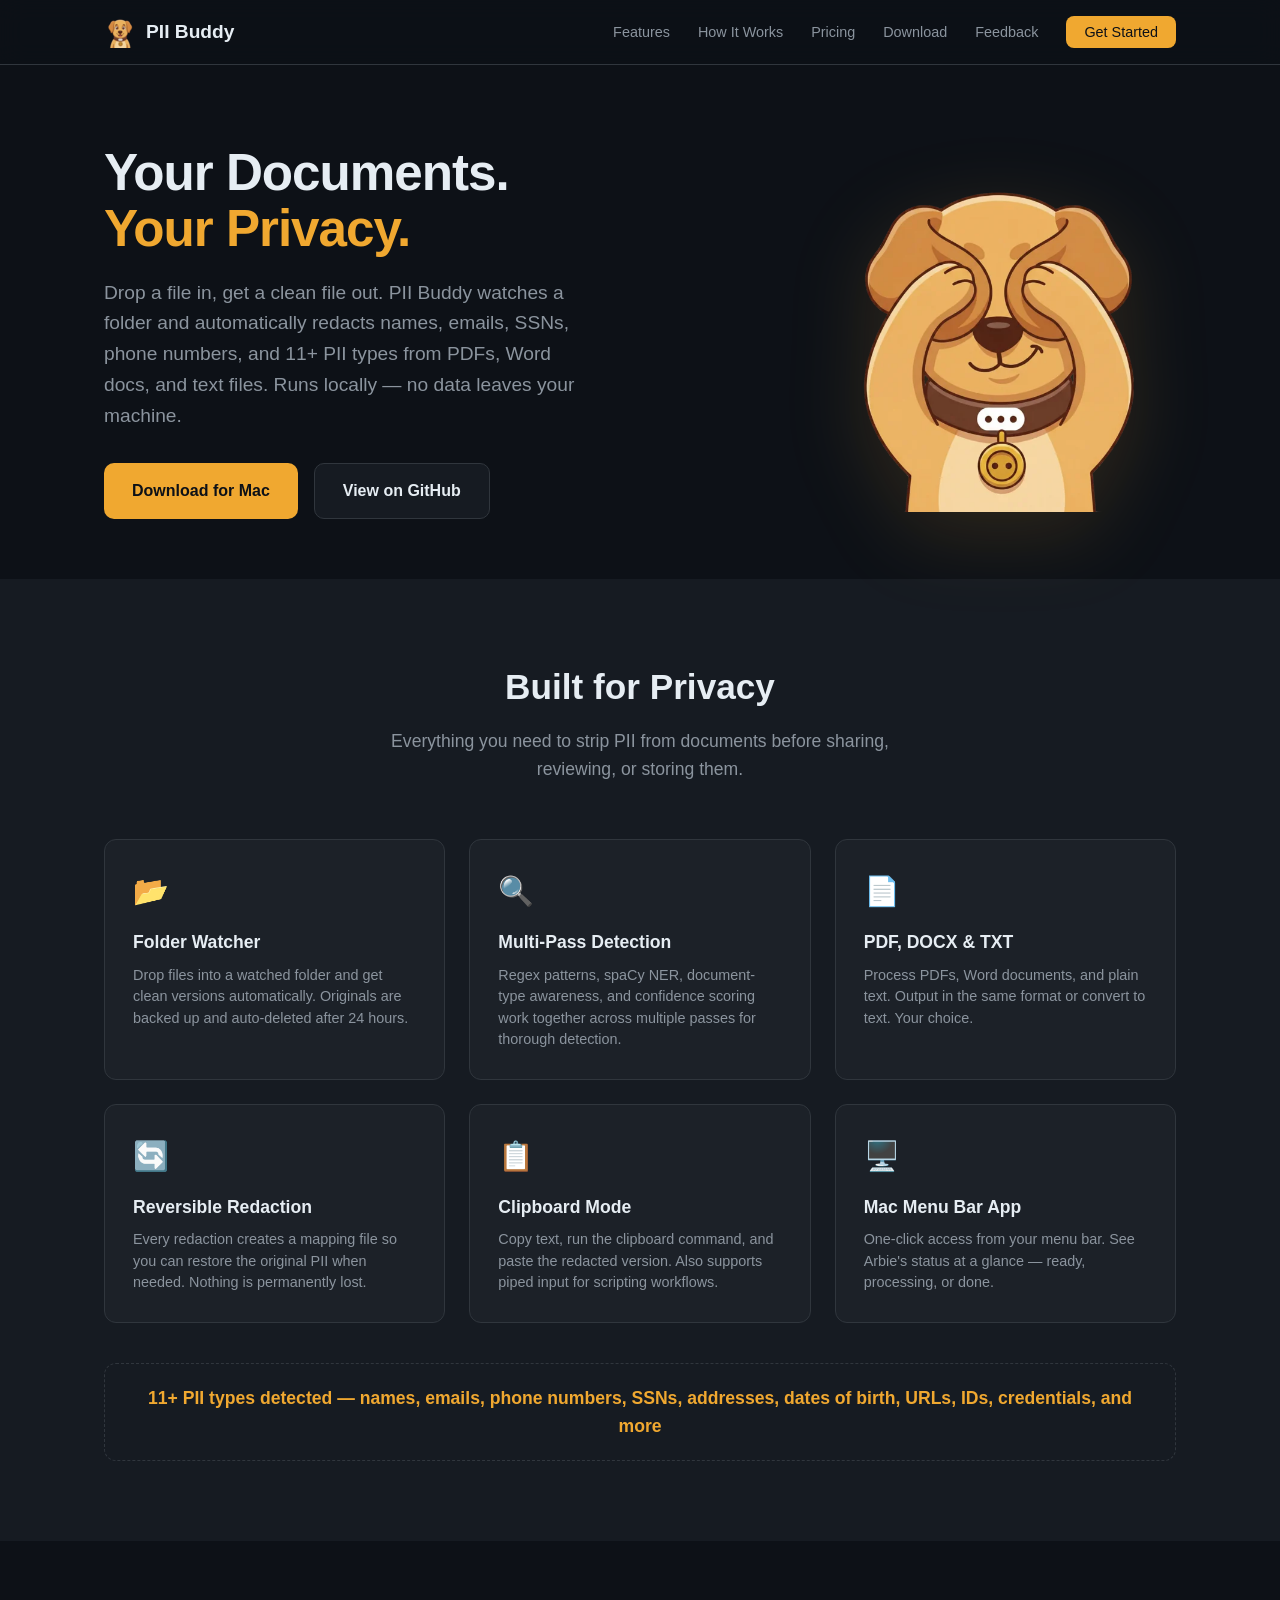
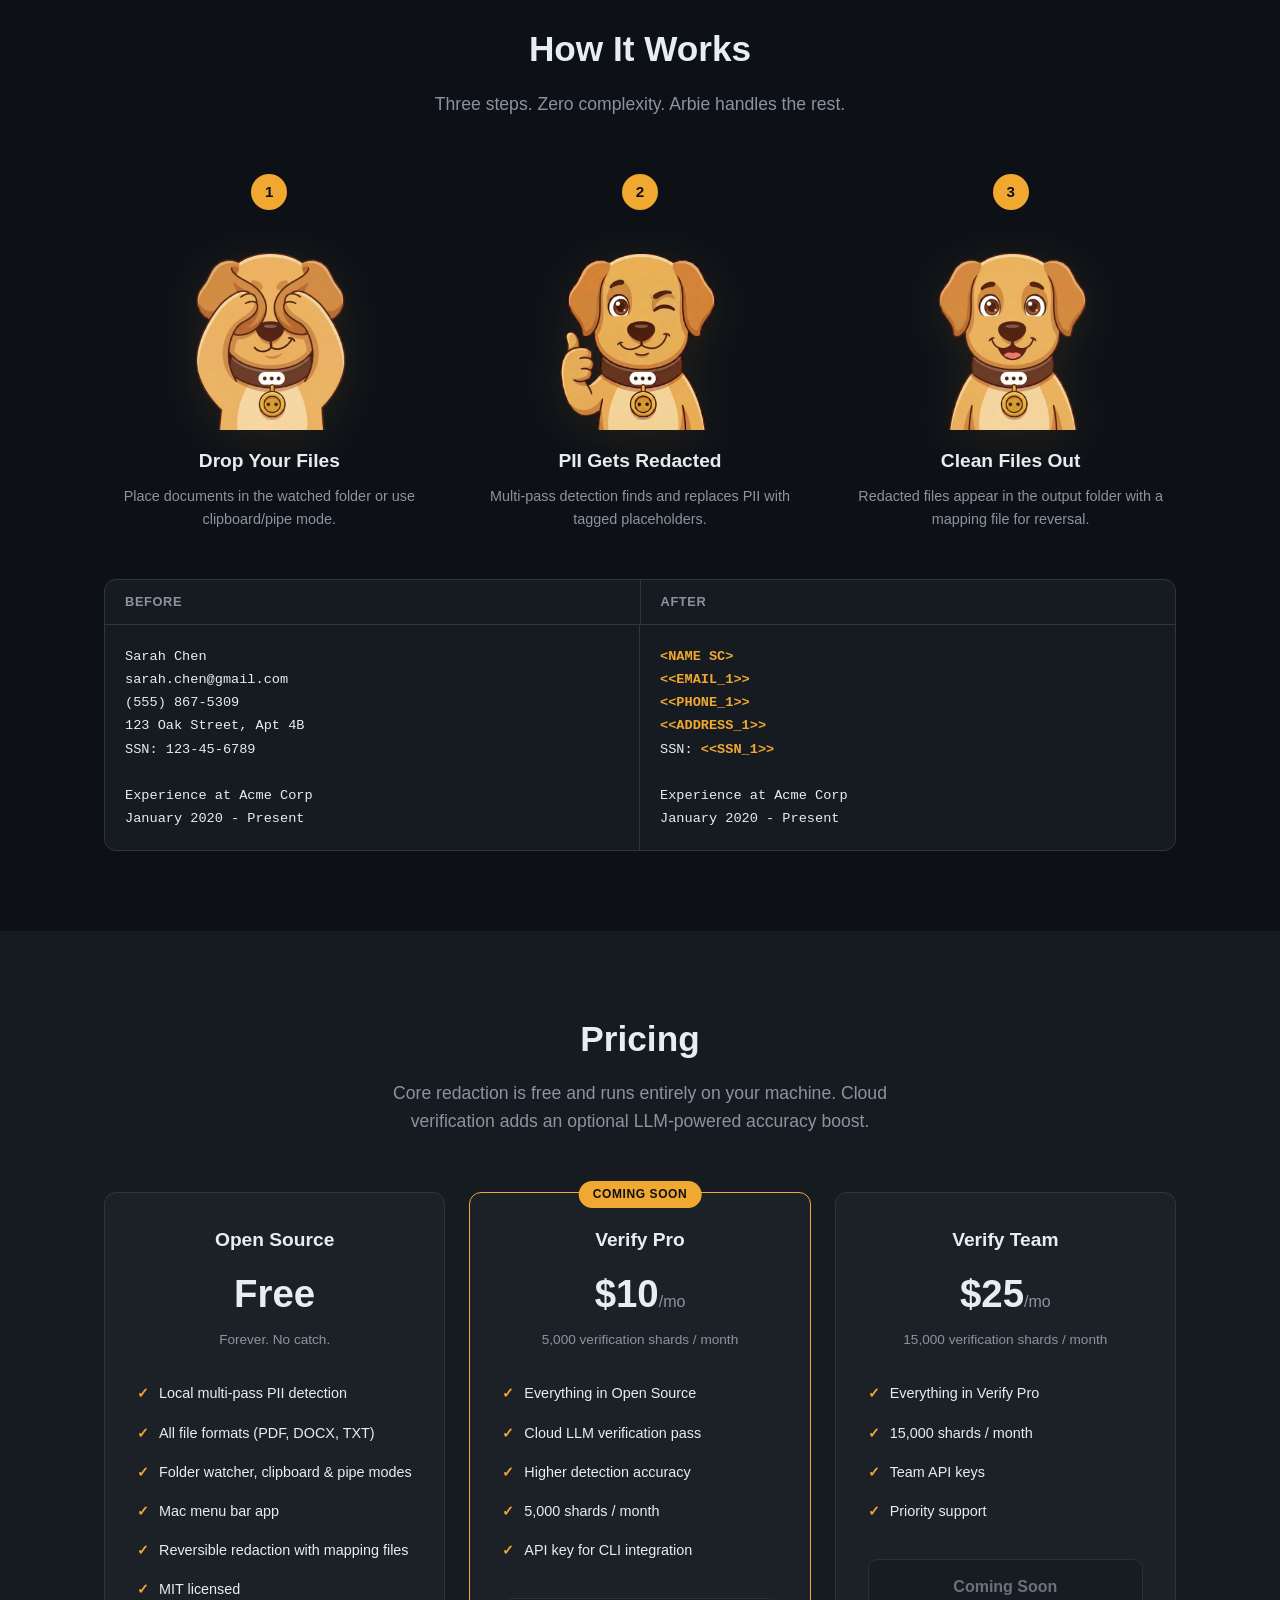
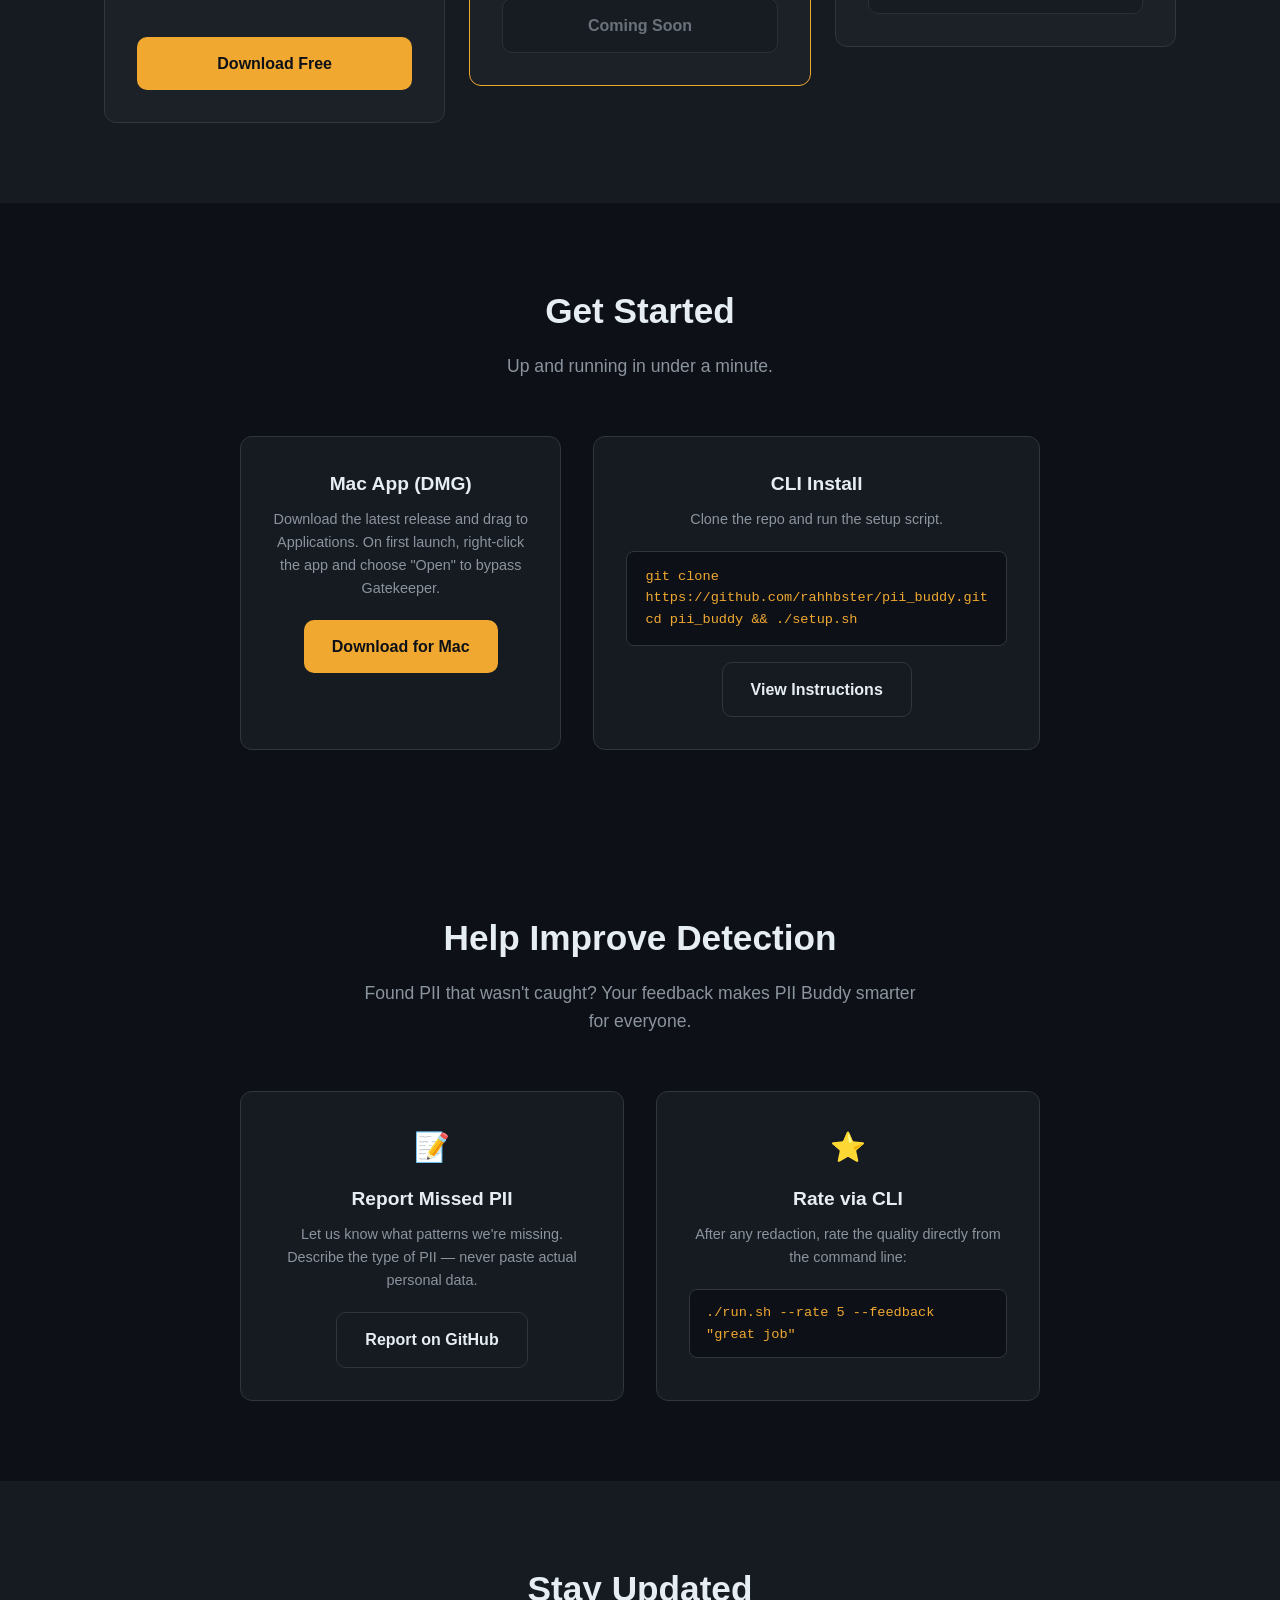
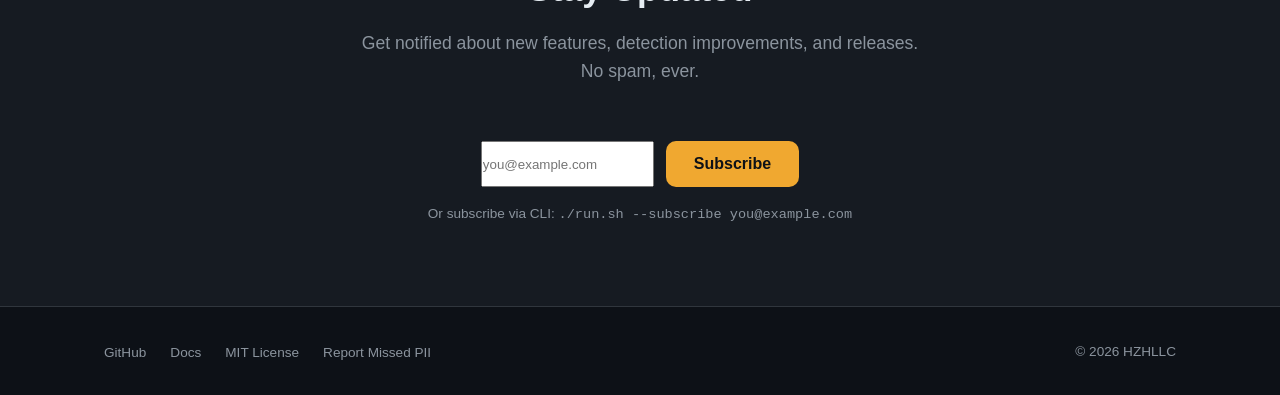
==== commit 87c010c0: "Fix license year and align site footer holder LICENSE year is 2026 (first commit 2026-02-05); footer" ====
--- a/docs/index.html
+++ b/docs/index.html
@@ -6,13 +6,11 @@
   <title>PII Buddy — Automatic PII Redaction for Documents</title>
   <meta name="description" content="Drop a document in, get a clean file out. PII Buddy watches a folder and automatically redacts names, emails, SSNs, and 11+ PII types from PDFs, Word docs, and text files.">
   <meta property="og:title" content="PII Buddy — Your Documents. Your Privacy.">
-  <meta property="og:description" content="Automatic PII redaction for resumes, transcripts, and documents. Open source and local by default. Your documents are only sent anywhere if you turn on optional cloud verification.">
+  <meta property="og:description" content="Automatic PII redaction for resumes, transcripts, and documents. Open source, runs locally, no data leaves your machine.">
   <meta property="og:image" content="https://piibuddy.com/images/og-image.png">
-  <meta property="og:image:alt" content="PII Buddy mascot Arbie with the tagline Your Documents. Your Privacy.">
   <meta property="og:url" content="https://piibuddy.com">
   <meta property="og:type" content="website">
   <meta name="twitter:card" content="summary_large_image">
-  <meta name="twitter:image" content="https://piibuddy.com/images/og-image.png">
   <link rel="icon" type="image/x-icon" href="images/favicon.ico">
   <link rel="icon" type="image/png" sizes="32x32" href="images/favicon-32.png">
   <link rel="icon" type="image/png" sizes="16x16" href="images/favicon-16.png">
@@ -28,7 +26,7 @@
         <img src="images/favicon-32.png" alt="Arbie" width="32" height="32">
         PII Buddy
       </a>
-      <ul class="nav-links" id="nav-links">
+      <ul class="nav-links">
         <li><a href="#features">Features</a></li>
         <li><a href="#how-it-works">How It Works</a></li>
         <li><a href="#pricing">Pricing</a></li>
@@ -36,7 +34,7 @@
         <li><a href="#feedback">Feedback</a></li>
         <li><a href="#download" class="nav-cta">Get Started</a></li>
       </ul>
-      <button class="nav-toggle" aria-label="Toggle navigation" aria-controls="nav-links" aria-expanded="false">
+      <button class="nav-toggle" aria-label="Toggle navigation" aria-expanded="false">
         <span></span><span></span><span></span>
       </button>
     </div>
@@ -47,7 +45,7 @@
     <div class="container">
       <div class="hero-content">
         <h1>Your Documents.<br><span class="accent">Your Privacy.</span></h1>
-        <p>Drop a file in, get a clean file out. PII Buddy watches a folder and automatically redacts names, emails, SSNs, phone numbers, and 11+ PII types from PDFs, Word docs, and text files. Detection runs locally by default &mdash; nothing is sent over the network unless you enable optional cloud verification.</p>
+        <p>Drop a file in, get a clean file out. PII Buddy watches a folder and automatically redacts names, emails, SSNs, phone numbers, and 11+ PII types from PDFs, Word docs, and text files. Runs locally &mdash; no data leaves your machine.</p>
         <div class="hero-buttons">
           <a href="https://github.com/rahhbster/pii_buddy/releases" class="btn btn-primary">Download for Mac</a>
           <a href="https://github.com/rahhbster/pii_buddy" class="btn btn-secondary">View on GitHub</a>
@@ -276,12 +274,13 @@
     <div class="container">
       <div class="section-header">
         <h2>Stay Updated</h2>
-        <p>Get GitHub notifications for new releases of PII Buddy.</p>
-      </div>
-      <div class="subscribe-form">
-        <a href="https://github.com/rahhbster/pii_buddy" class="btn btn-primary">Watch releases on GitHub</a>
-      </div>
-      <p class="subscribe-note">On the repo page choose Watch &rarr; Custom &rarr; Releases.</p>
+        <p>Get notified about new features, detection improvements, and releases. No spam, ever.</p>
+      </div>
+      <form class="subscribe-form" id="subscribeForm">
+        <input type="email" placeholder="you@example.com" required aria-label="Email address" id="subscribeEmail">
+        <button type="submit" class="btn btn-primary">Subscribe</button>
+      </form>
+      <p class="subscribe-note">Or subscribe via CLI: <code>./run.sh --subscribe you@example.com</code></p>
     </div>
   </section>
 
@@ -294,7 +293,7 @@
         <li><a href="https://github.com/rahhbster/pii_buddy/blob/main/LICENSE">MIT License</a></li>
         <li><a href="https://github.com/rahhbster/pii_buddy/issues/new?template=missed-pii.md">Report Missed PII</a></li>
       </ul>
-      <div class="footer-copy">&copy; 2025 PII Buddy</div>
+      <div class="footer-copy">&copy; 2026 HZHLLC</div>
     </div>
   </footer>
 
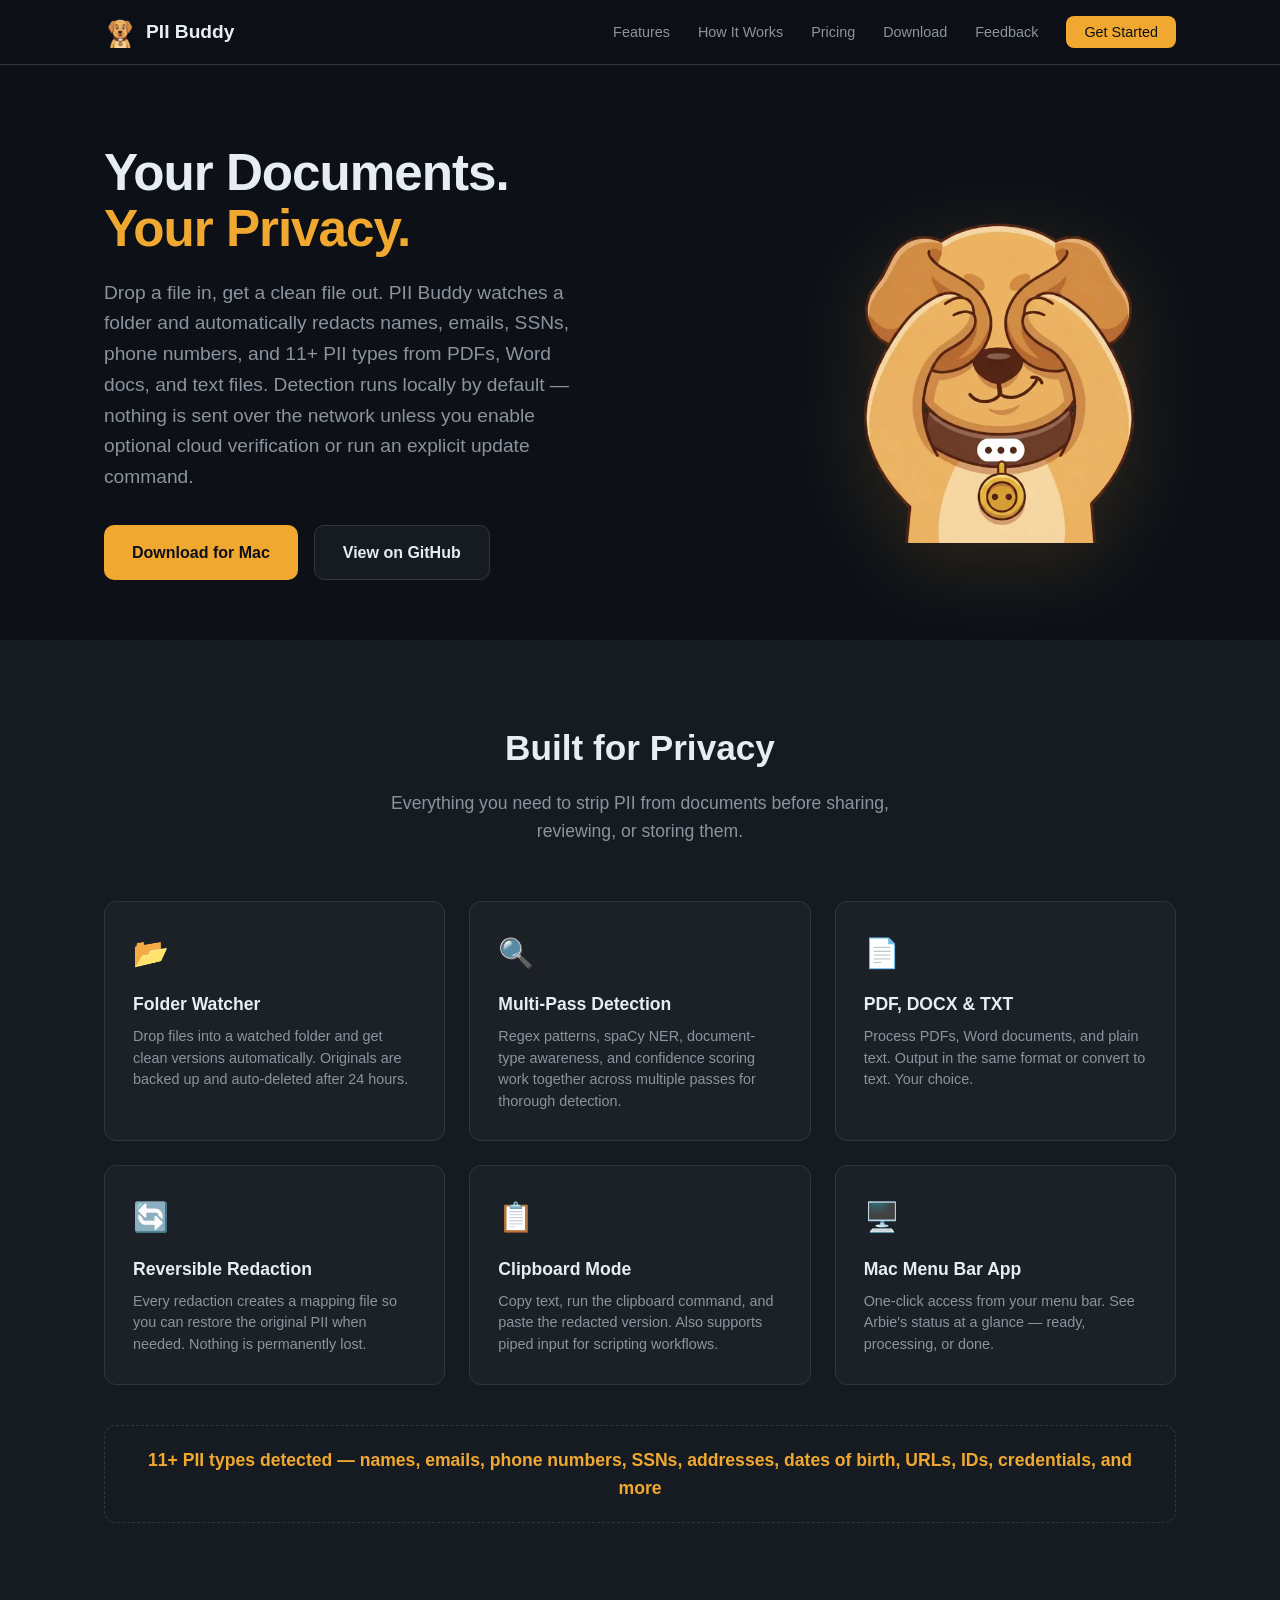
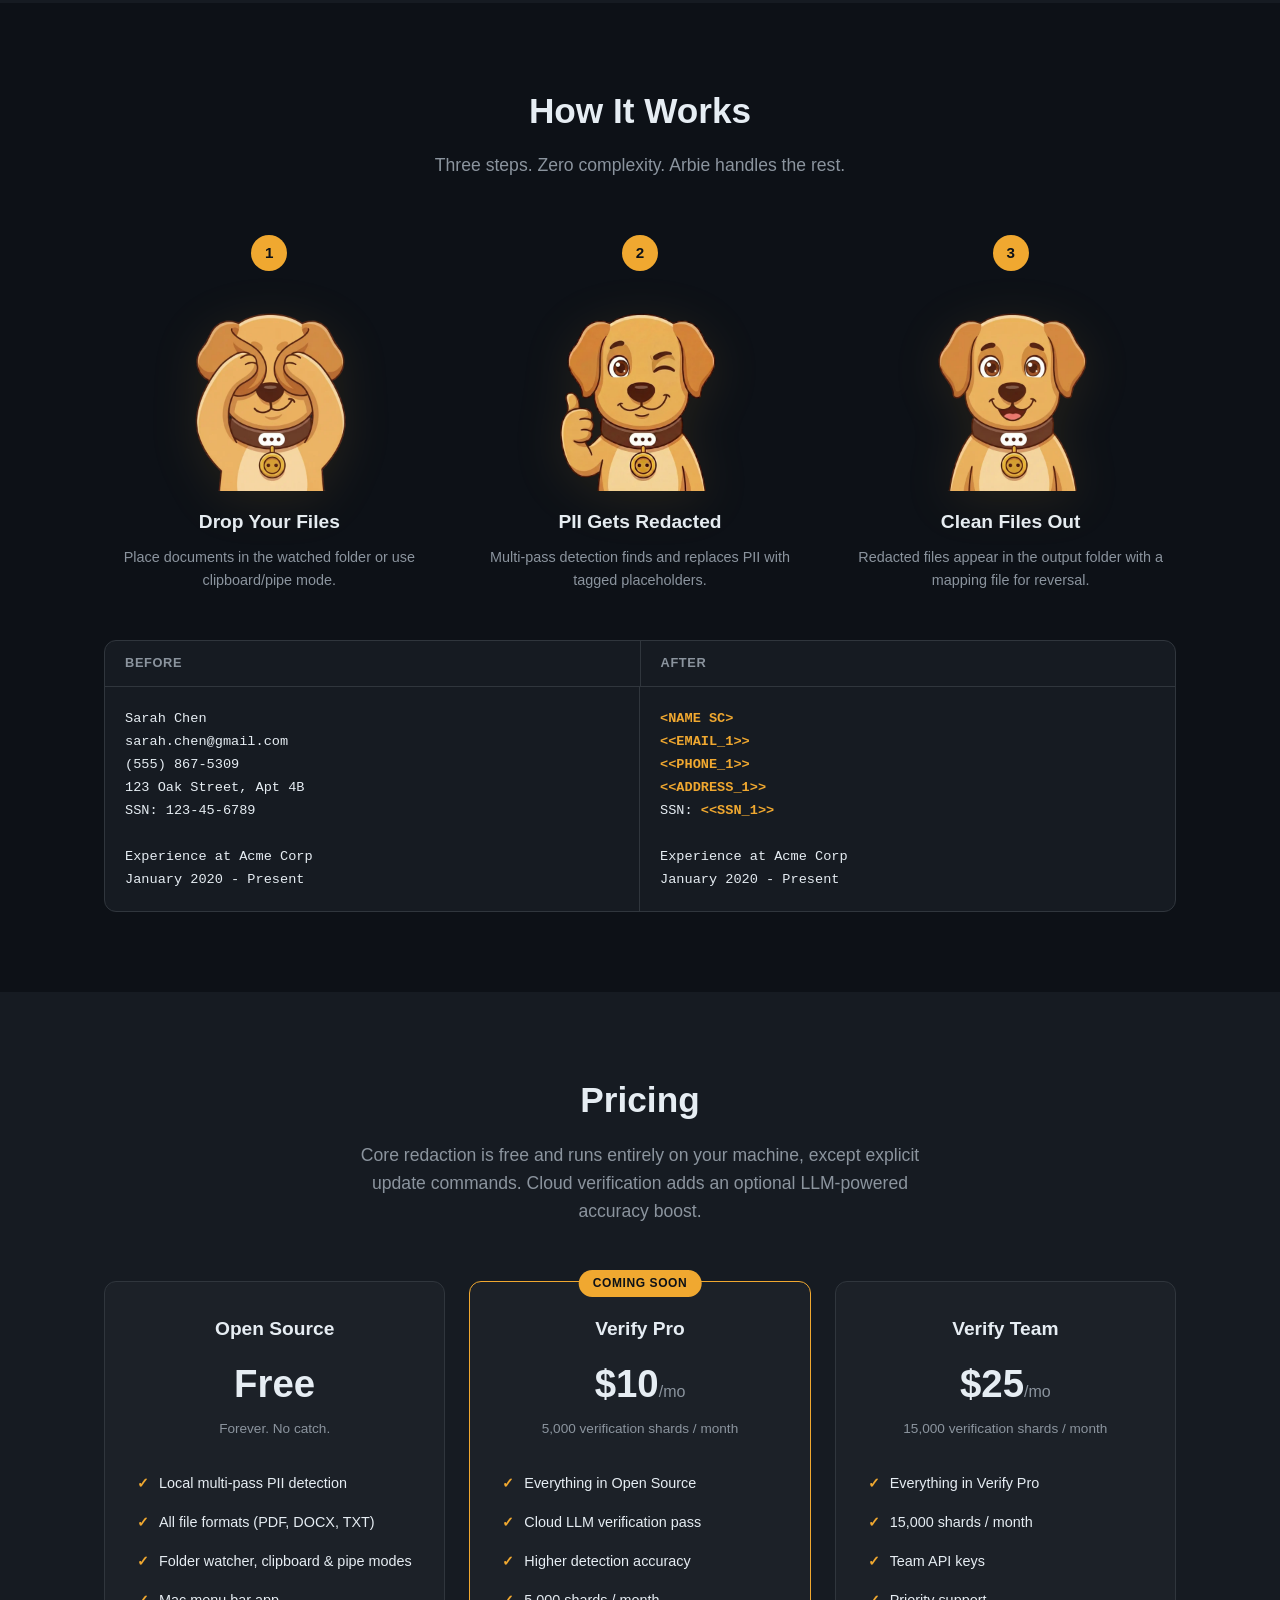
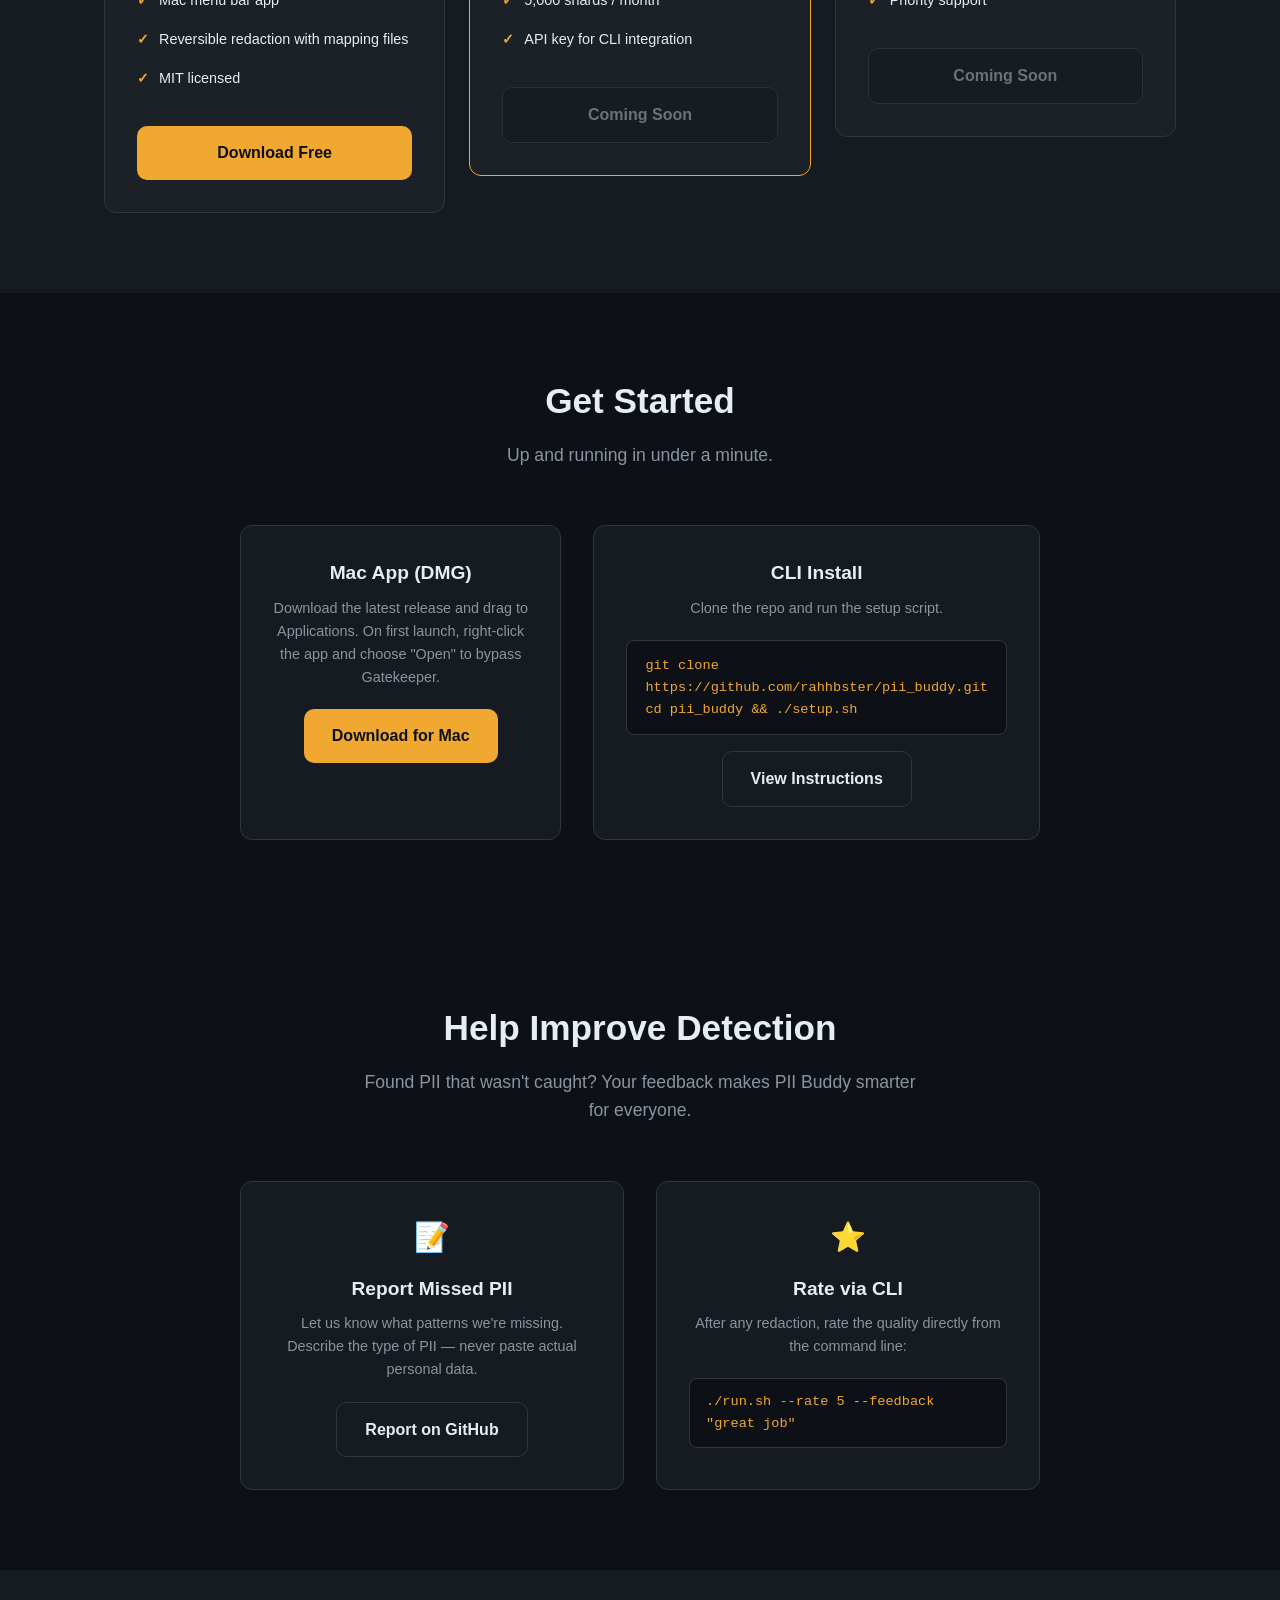
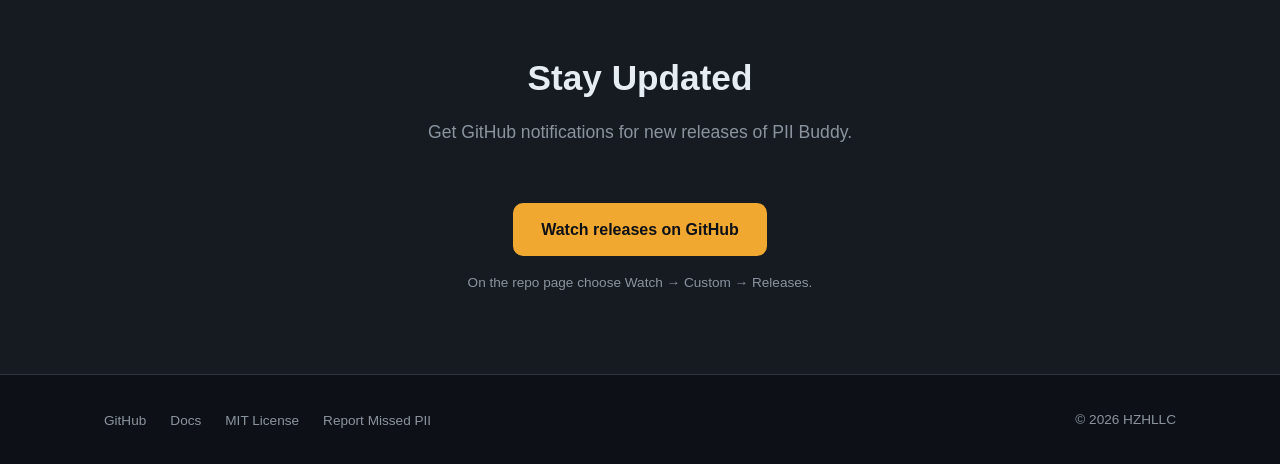
==== commit 775555c5: "Make --subscribe output and docs honest about local-only storage and update commands Co-Authored-By:" ====
--- a/docs/index.html
+++ b/docs/index.html
@@ -6,11 +6,13 @@
   <title>PII Buddy — Automatic PII Redaction for Documents</title>
   <meta name="description" content="Drop a document in, get a clean file out. PII Buddy watches a folder and automatically redacts names, emails, SSNs, and 11+ PII types from PDFs, Word docs, and text files.">
   <meta property="og:title" content="PII Buddy — Your Documents. Your Privacy.">
-  <meta property="og:description" content="Automatic PII redaction for resumes, transcripts, and documents. Open source, runs locally, no data leaves your machine.">
+  <meta property="og:description" content="Automatic PII redaction for resumes, transcripts, and documents. Open source and local by default. Your documents are only sent anywhere if you turn on optional cloud verification.">
   <meta property="og:image" content="https://piibuddy.com/images/og-image.png">
+  <meta property="og:image:alt" content="PII Buddy mascot Arbie with the tagline Your Documents. Your Privacy.">
   <meta property="og:url" content="https://piibuddy.com">
   <meta property="og:type" content="website">
   <meta name="twitter:card" content="summary_large_image">
+  <meta name="twitter:image" content="https://piibuddy.com/images/og-image.png">
   <link rel="icon" type="image/x-icon" href="images/favicon.ico">
   <link rel="icon" type="image/png" sizes="32x32" href="images/favicon-32.png">
   <link rel="icon" type="image/png" sizes="16x16" href="images/favicon-16.png">
@@ -26,7 +28,7 @@
         <img src="images/favicon-32.png" alt="Arbie" width="32" height="32">
         PII Buddy
       </a>
-      <ul class="nav-links">
+      <ul class="nav-links" id="nav-links">
         <li><a href="#features">Features</a></li>
         <li><a href="#how-it-works">How It Works</a></li>
         <li><a href="#pricing">Pricing</a></li>
@@ -34,7 +36,7 @@
         <li><a href="#feedback">Feedback</a></li>
         <li><a href="#download" class="nav-cta">Get Started</a></li>
       </ul>
-      <button class="nav-toggle" aria-label="Toggle navigation" aria-expanded="false">
+      <button class="nav-toggle" aria-label="Toggle navigation" aria-controls="nav-links" aria-expanded="false">
         <span></span><span></span><span></span>
       </button>
     </div>
@@ -45,7 +47,7 @@
     <div class="container">
       <div class="hero-content">
         <h1>Your Documents.<br><span class="accent">Your Privacy.</span></h1>
-        <p>Drop a file in, get a clean file out. PII Buddy watches a folder and automatically redacts names, emails, SSNs, phone numbers, and 11+ PII types from PDFs, Word docs, and text files. Runs locally &mdash; no data leaves your machine.</p>
+        <p>Drop a file in, get a clean file out. PII Buddy watches a folder and automatically redacts names, emails, SSNs, phone numbers, and 11+ PII types from PDFs, Word docs, and text files. Detection runs locally by default &mdash; nothing is sent over the network unless you enable optional cloud verification or run an explicit update command.</p>
         <div class="hero-buttons">
           <a href="https://github.com/rahhbster/pii_buddy/releases" class="btn btn-primary">Download for Mac</a>
           <a href="https://github.com/rahhbster/pii_buddy" class="btn btn-secondary">View on GitHub</a>
@@ -175,7 +177,7 @@
     <div class="container">
       <div class="section-header">
         <h2>Pricing</h2>
-        <p>Core redaction is free and runs entirely on your machine. Cloud verification adds an optional LLM-powered accuracy boost.</p>
+        <p>Core redaction is free and runs entirely on your machine, except explicit update commands. Cloud verification adds an optional LLM-powered accuracy boost.</p>
       </div>
       <div class="pricing-grid">
         <div class="price-card">
@@ -274,13 +276,12 @@
     <div class="container">
       <div class="section-header">
         <h2>Stay Updated</h2>
-        <p>Get notified about new features, detection improvements, and releases. No spam, ever.</p>
-      </div>
-      <form class="subscribe-form" id="subscribeForm">
-        <input type="email" placeholder="you@example.com" required aria-label="Email address" id="subscribeEmail">
-        <button type="submit" class="btn btn-primary">Subscribe</button>
-      </form>
-      <p class="subscribe-note">Or subscribe via CLI: <code>./run.sh --subscribe you@example.com</code></p>
+        <p>Get GitHub notifications for new releases of PII Buddy.</p>
+      </div>
+      <div class="subscribe-form">
+        <a href="https://github.com/rahhbster/pii_buddy" class="btn btn-primary">Watch releases on GitHub</a>
+      </div>
+      <p class="subscribe-note">On the repo page choose Watch &rarr; Custom &rarr; Releases.</p>
     </div>
   </section>
 
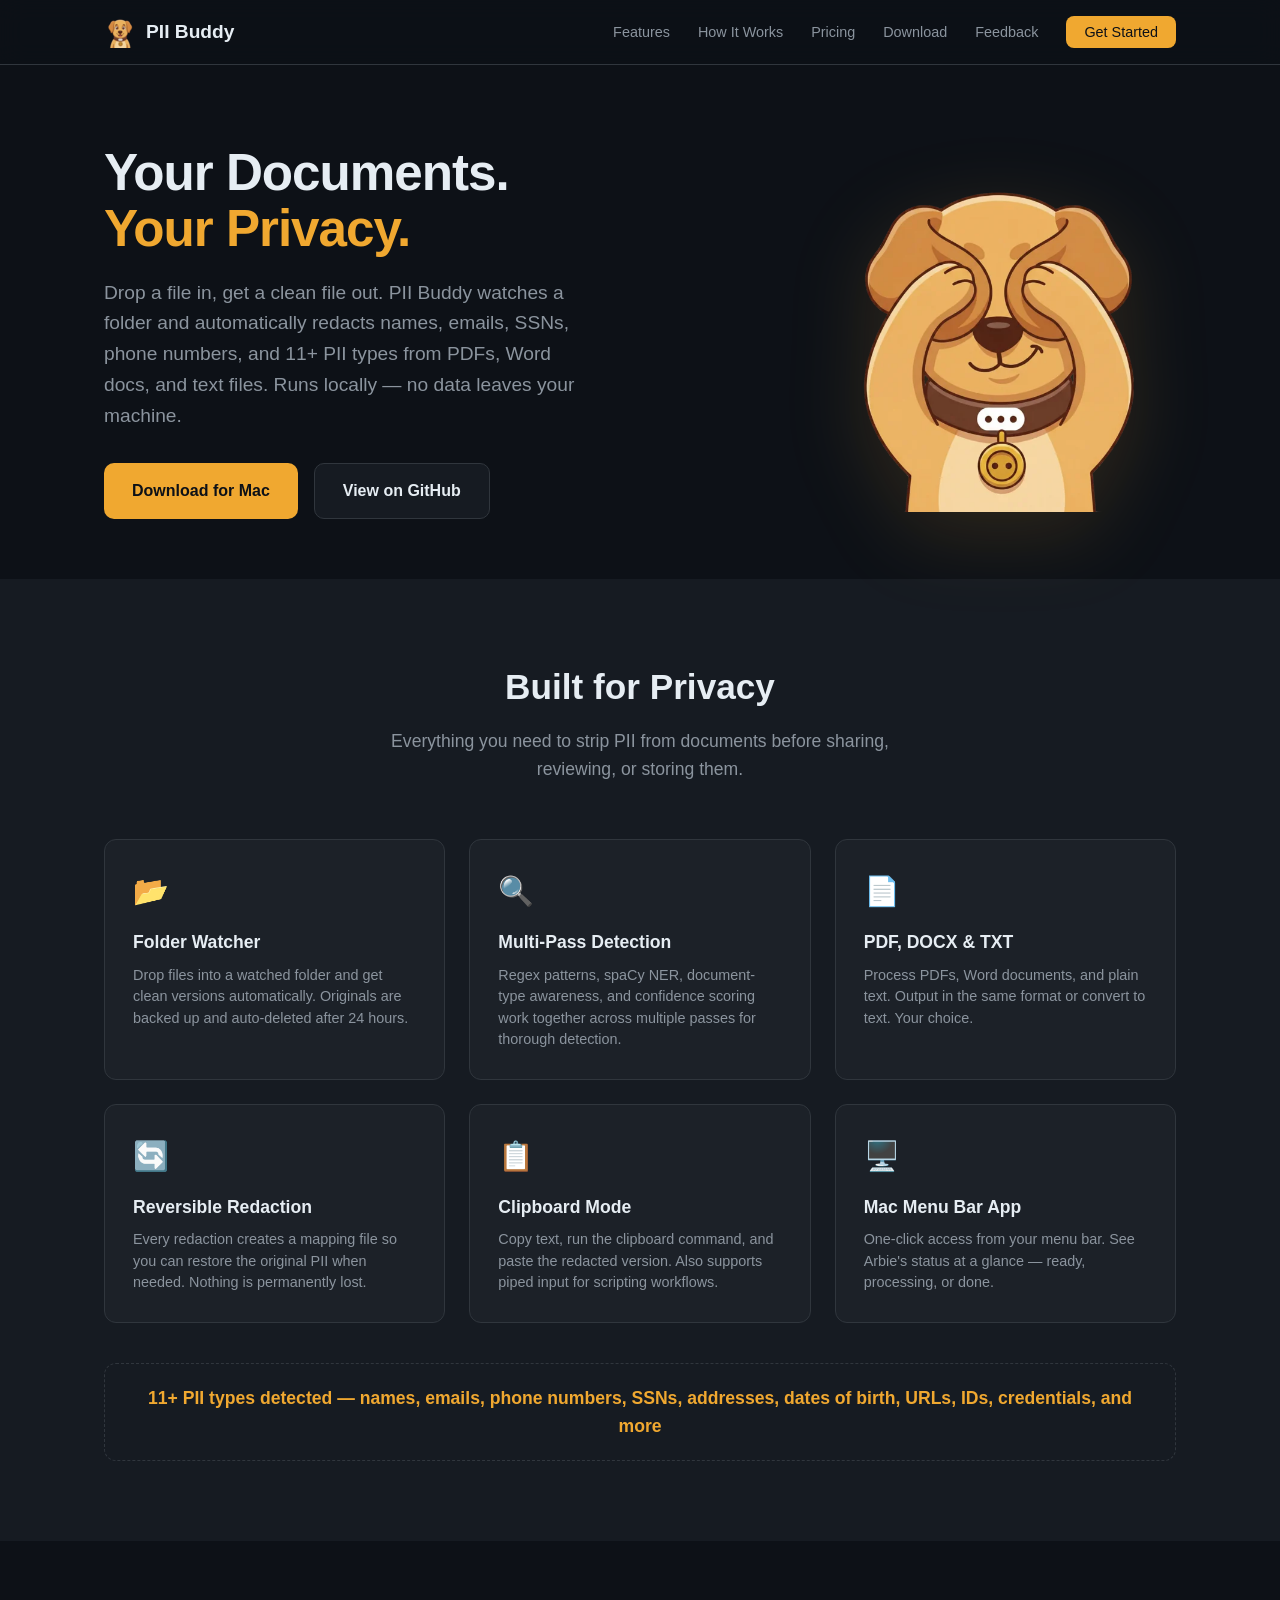
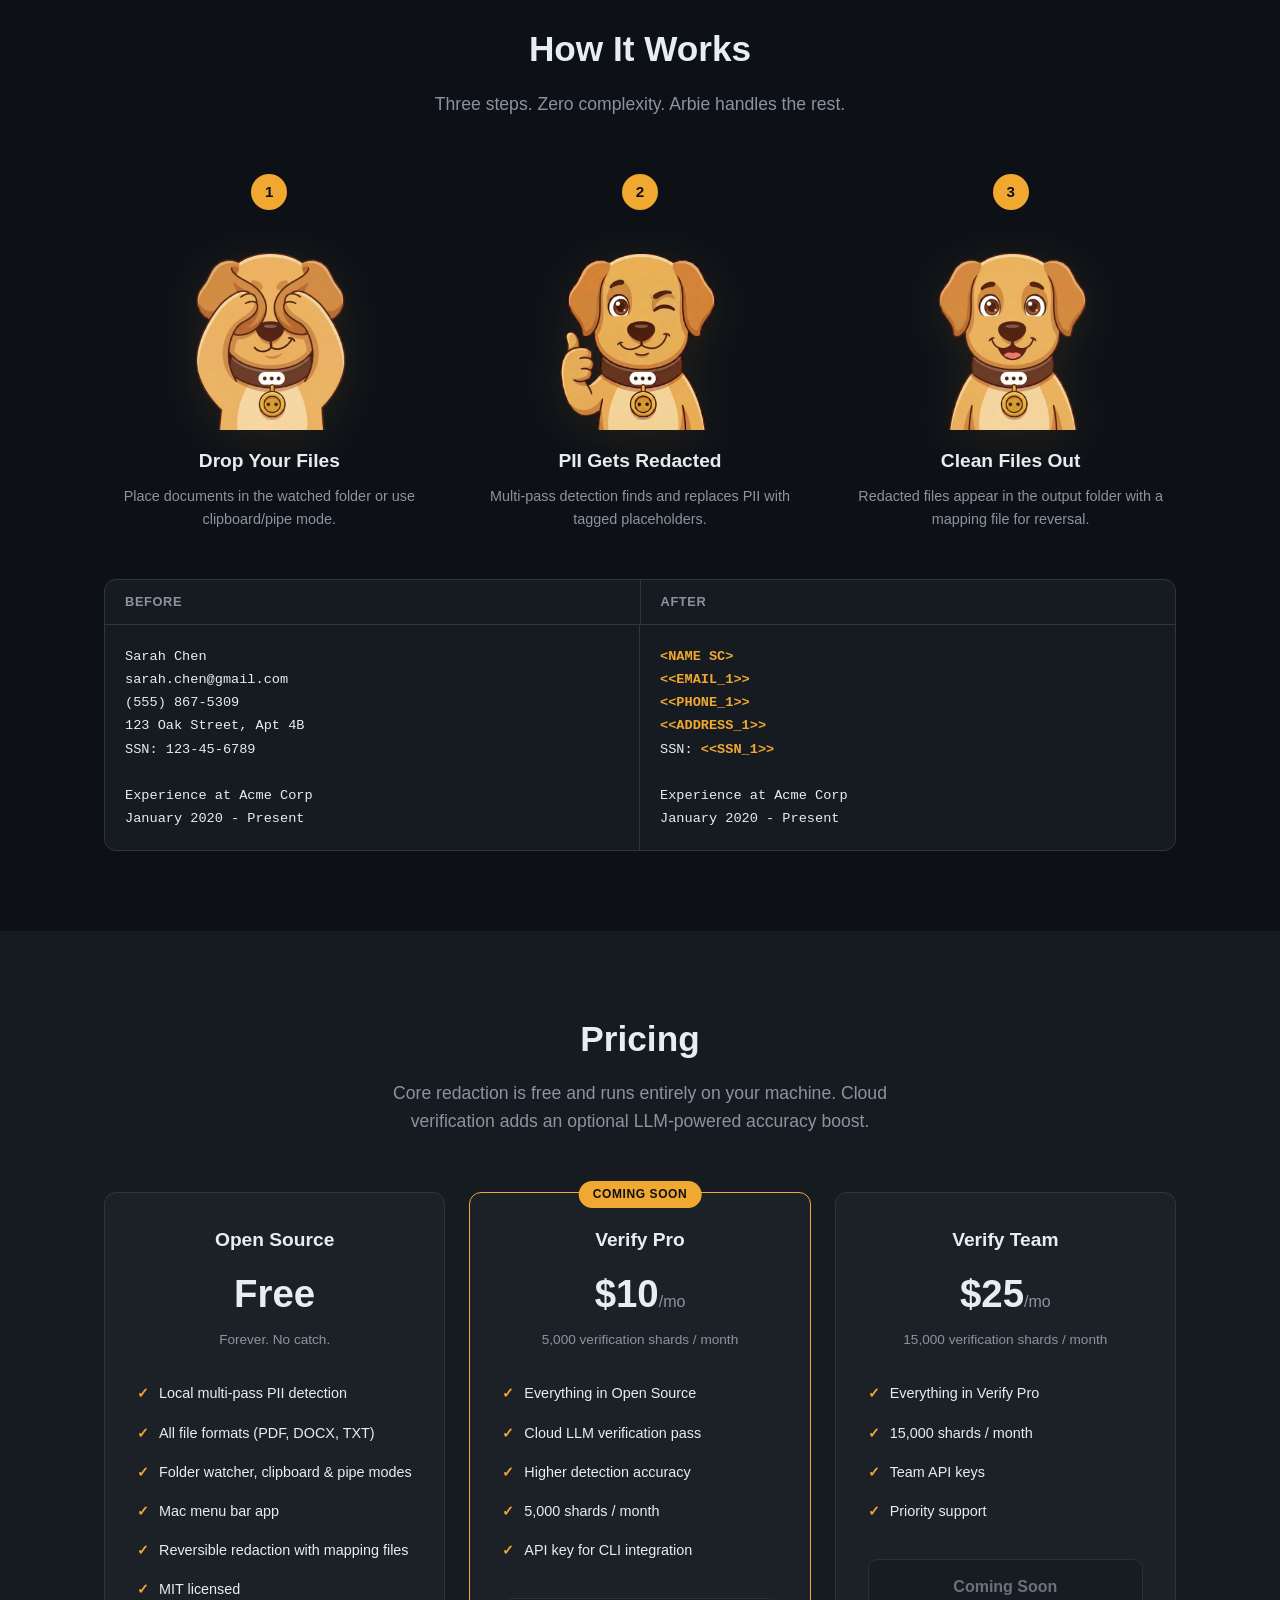
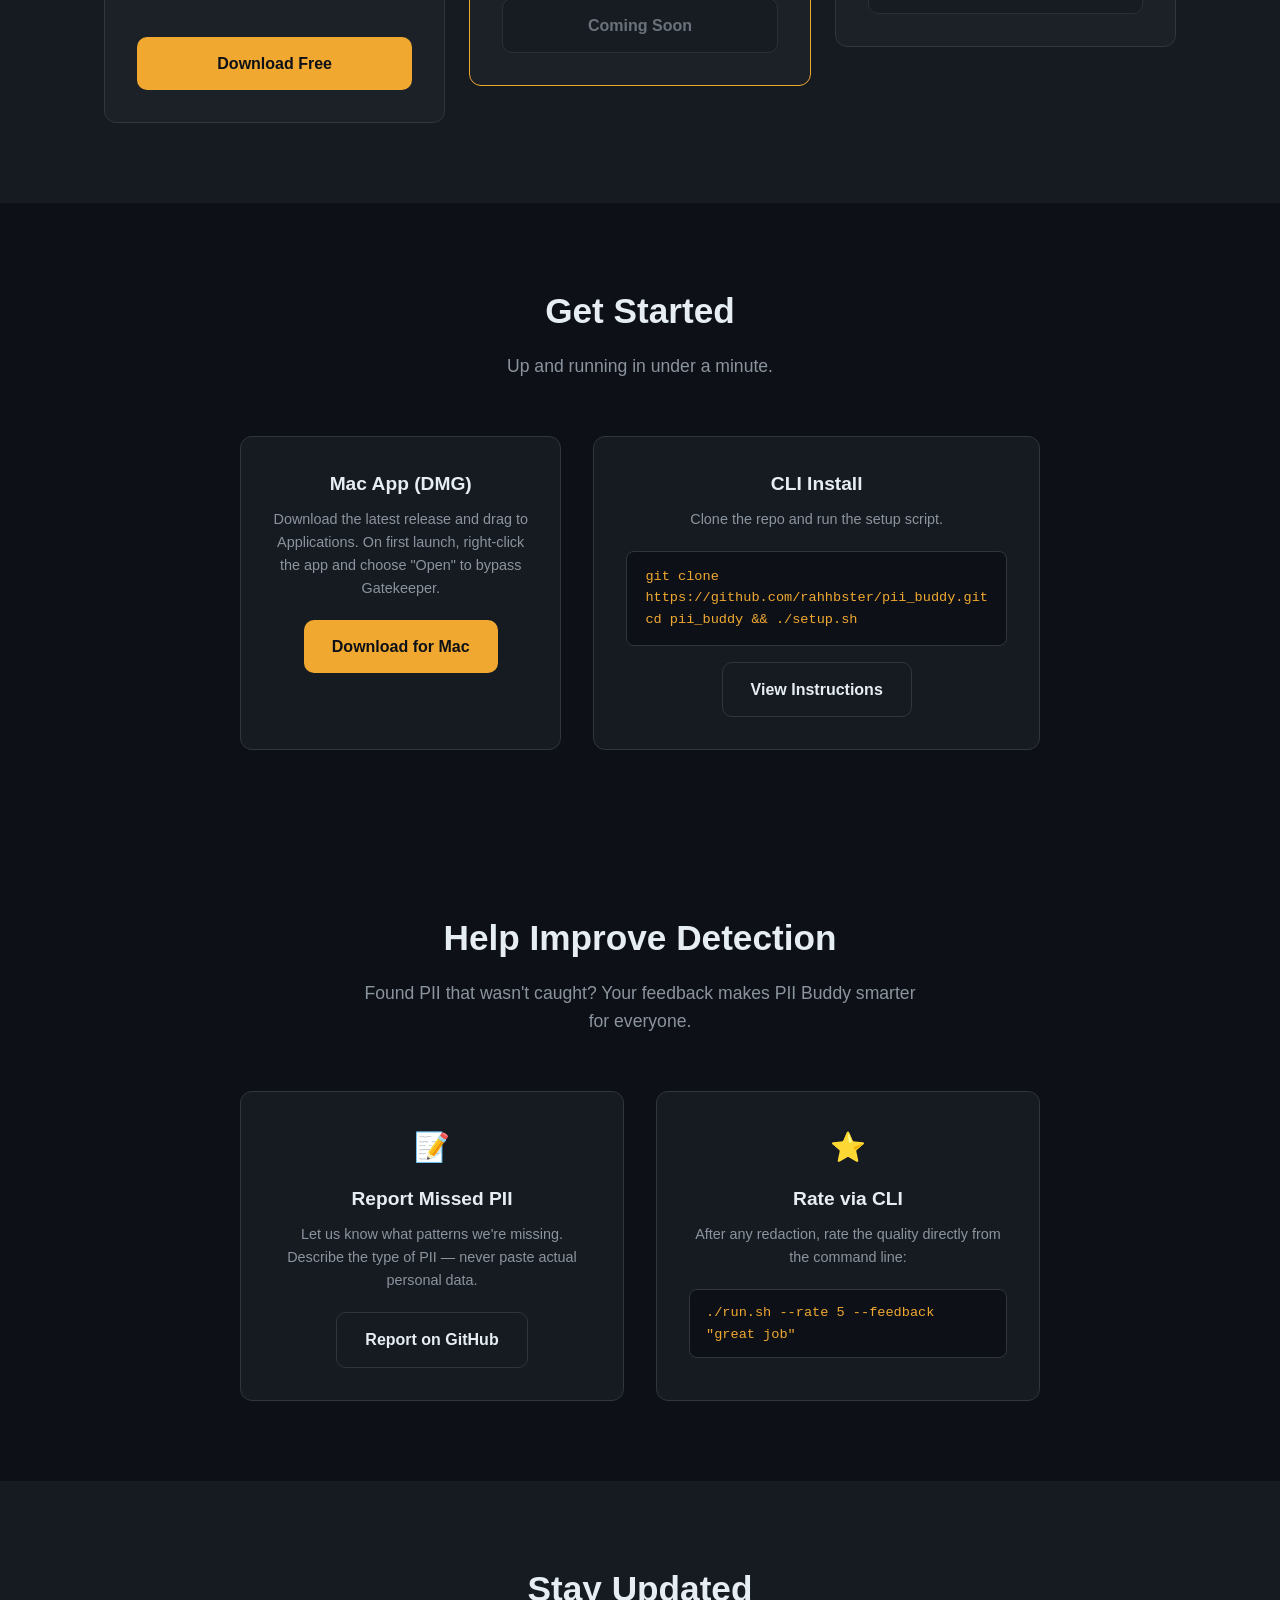
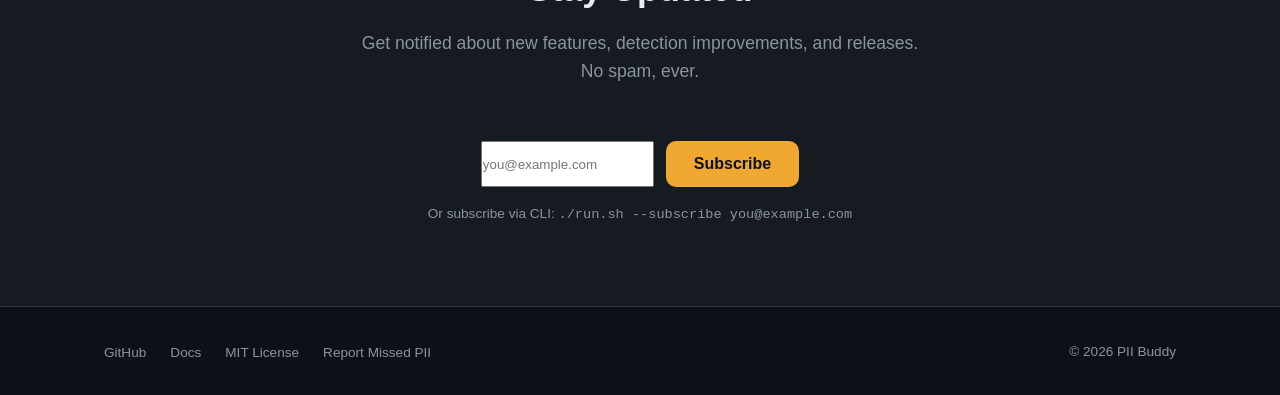
==== commit 46a0b110: "Footer: keep 'PII Buddy' as the displayed name (owner preference) Co-Authored-By: Claude Sonnet 5.5 " ====
--- a/docs/index.html
+++ b/docs/index.html
@@ -6,13 +6,11 @@
   <title>PII Buddy — Automatic PII Redaction for Documents</title>
   <meta name="description" content="Drop a document in, get a clean file out. PII Buddy watches a folder and automatically redacts names, emails, SSNs, and 11+ PII types from PDFs, Word docs, and text files.">
   <meta property="og:title" content="PII Buddy — Your Documents. Your Privacy.">
-  <meta property="og:description" content="Automatic PII redaction for resumes, transcripts, and documents. Open source and local by default. Your documents are only sent anywhere if you turn on optional cloud verification.">
+  <meta property="og:description" content="Automatic PII redaction for resumes, transcripts, and documents. Open source, runs locally, no data leaves your machine.">
   <meta property="og:image" content="https://piibuddy.com/images/og-image.png">
-  <meta property="og:image:alt" content="PII Buddy mascot Arbie with the tagline Your Documents. Your Privacy.">
   <meta property="og:url" content="https://piibuddy.com">
   <meta property="og:type" content="website">
   <meta name="twitter:card" content="summary_large_image">
-  <meta name="twitter:image" content="https://piibuddy.com/images/og-image.png">
   <link rel="icon" type="image/x-icon" href="images/favicon.ico">
   <link rel="icon" type="image/png" sizes="32x32" href="images/favicon-32.png">
   <link rel="icon" type="image/png" sizes="16x16" href="images/favicon-16.png">
@@ -28,7 +26,7 @@
         <img src="images/favicon-32.png" alt="Arbie" width="32" height="32">
         PII Buddy
       </a>
-      <ul class="nav-links" id="nav-links">
+      <ul class="nav-links">
         <li><a href="#features">Features</a></li>
         <li><a href="#how-it-works">How It Works</a></li>
         <li><a href="#pricing">Pricing</a></li>
@@ -36,7 +34,7 @@
         <li><a href="#feedback">Feedback</a></li>
         <li><a href="#download" class="nav-cta">Get Started</a></li>
       </ul>
-      <button class="nav-toggle" aria-label="Toggle navigation" aria-controls="nav-links" aria-expanded="false">
+      <button class="nav-toggle" aria-label="Toggle navigation" aria-expanded="false">
         <span></span><span></span><span></span>
       </button>
     </div>
@@ -47,7 +45,7 @@
     <div class="container">
       <div class="hero-content">
         <h1>Your Documents.<br><span class="accent">Your Privacy.</span></h1>
-        <p>Drop a file in, get a clean file out. PII Buddy watches a folder and automatically redacts names, emails, SSNs, phone numbers, and 11+ PII types from PDFs, Word docs, and text files. Detection runs locally by default &mdash; nothing is sent over the network unless you enable optional cloud verification or run an explicit update command.</p>
+        <p>Drop a file in, get a clean file out. PII Buddy watches a folder and automatically redacts names, emails, SSNs, phone numbers, and 11+ PII types from PDFs, Word docs, and text files. Runs locally &mdash; no data leaves your machine.</p>
         <div class="hero-buttons">
           <a href="https://github.com/rahhbster/pii_buddy/releases" class="btn btn-primary">Download for Mac</a>
           <a href="https://github.com/rahhbster/pii_buddy" class="btn btn-secondary">View on GitHub</a>
@@ -177,7 +175,7 @@
     <div class="container">
       <div class="section-header">
         <h2>Pricing</h2>
-        <p>Core redaction is free and runs entirely on your machine, except explicit update commands. Cloud verification adds an optional LLM-powered accuracy boost.</p>
+        <p>Core redaction is free and runs entirely on your machine. Cloud verification adds an optional LLM-powered accuracy boost.</p>
       </div>
       <div class="pricing-grid">
         <div class="price-card">
@@ -276,12 +274,13 @@
     <div class="container">
       <div class="section-header">
         <h2>Stay Updated</h2>
-        <p>Get GitHub notifications for new releases of PII Buddy.</p>
-      </div>
-      <div class="subscribe-form">
-        <a href="https://github.com/rahhbster/pii_buddy" class="btn btn-primary">Watch releases on GitHub</a>
-      </div>
-      <p class="subscribe-note">On the repo page choose Watch &rarr; Custom &rarr; Releases.</p>
+        <p>Get notified about new features, detection improvements, and releases. No spam, ever.</p>
+      </div>
+      <form class="subscribe-form" id="subscribeForm">
+        <input type="email" placeholder="you@example.com" required aria-label="Email address" id="subscribeEmail">
+        <button type="submit" class="btn btn-primary">Subscribe</button>
+      </form>
+      <p class="subscribe-note">Or subscribe via CLI: <code>./run.sh --subscribe you@example.com</code></p>
     </div>
   </section>
 
@@ -294,7 +293,7 @@
         <li><a href="https://github.com/rahhbster/pii_buddy/blob/main/LICENSE">MIT License</a></li>
         <li><a href="https://github.com/rahhbster/pii_buddy/issues/new?template=missed-pii.md">Report Missed PII</a></li>
       </ul>
-      <div class="footer-copy">&copy; 2026 HZHLLC</div>
+      <div class="footer-copy">&copy; 2026 PII Buddy</div>
     </div>
   </footer>
 
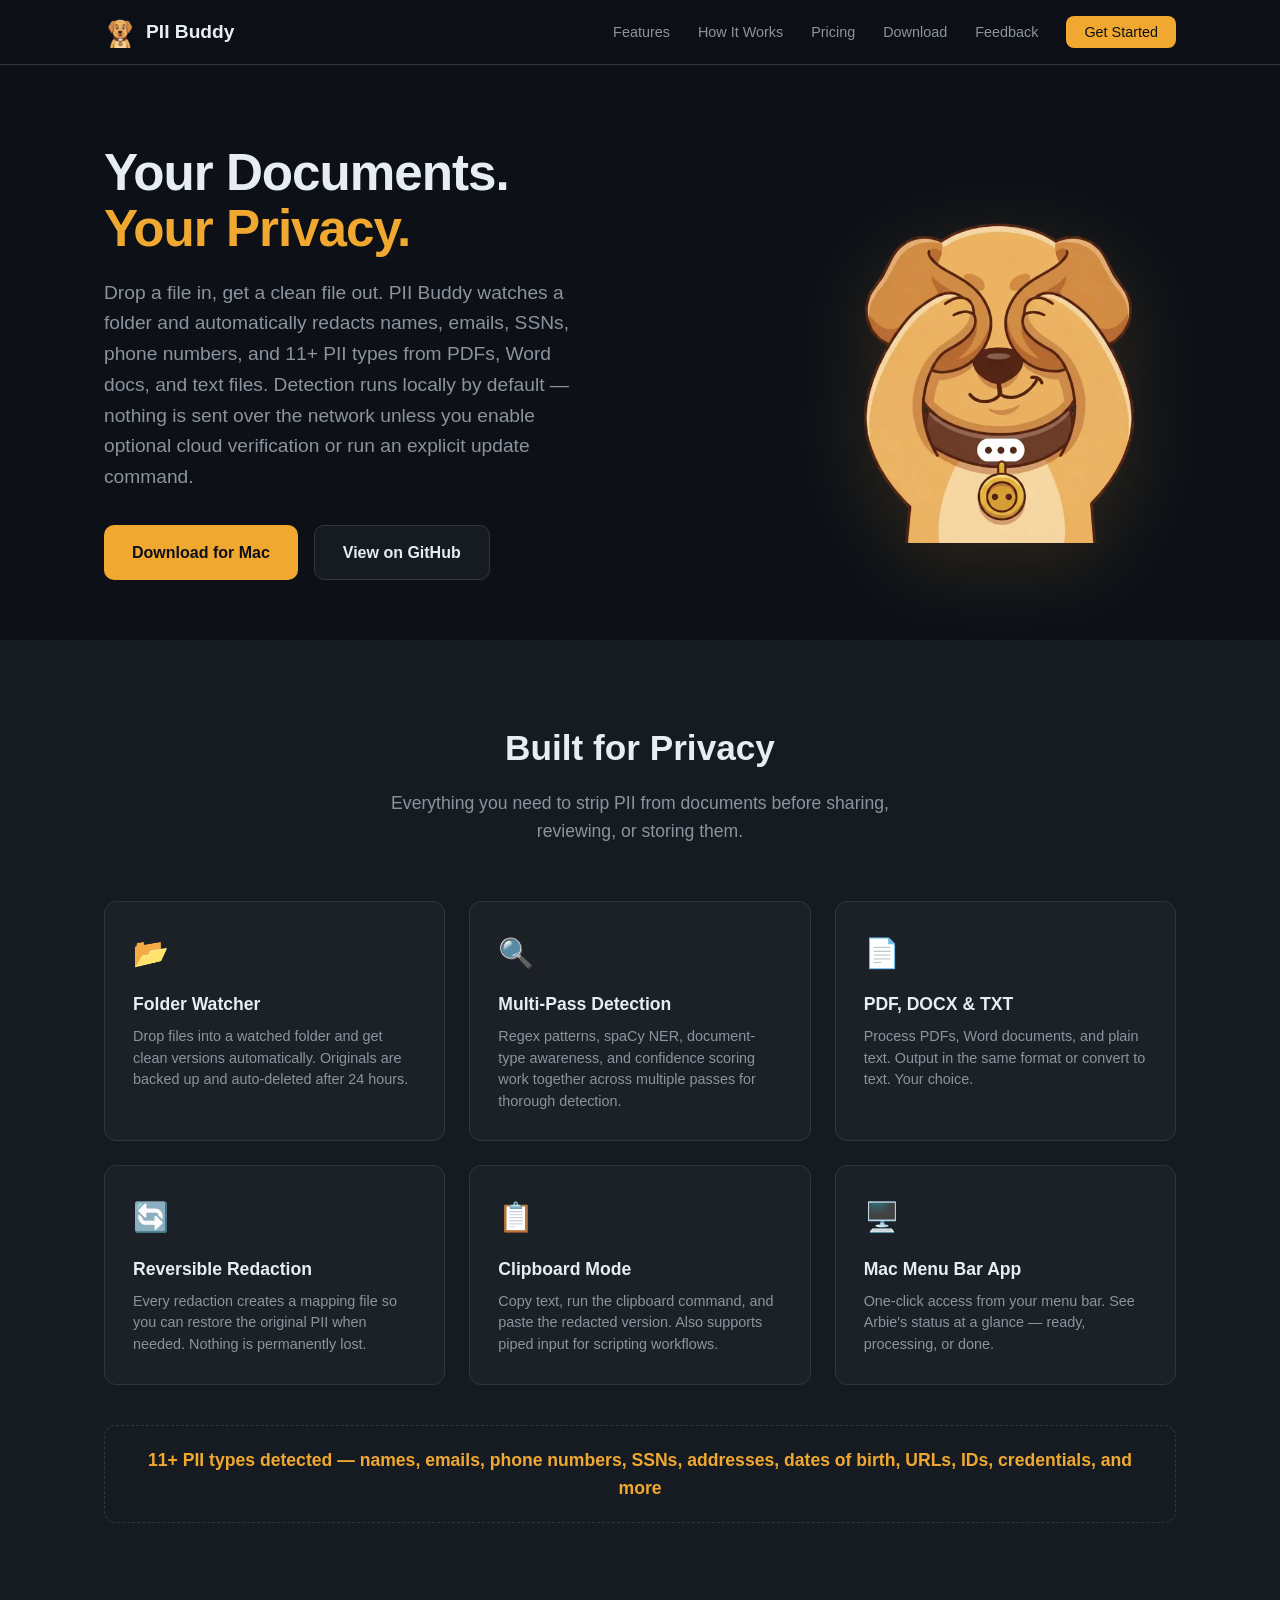
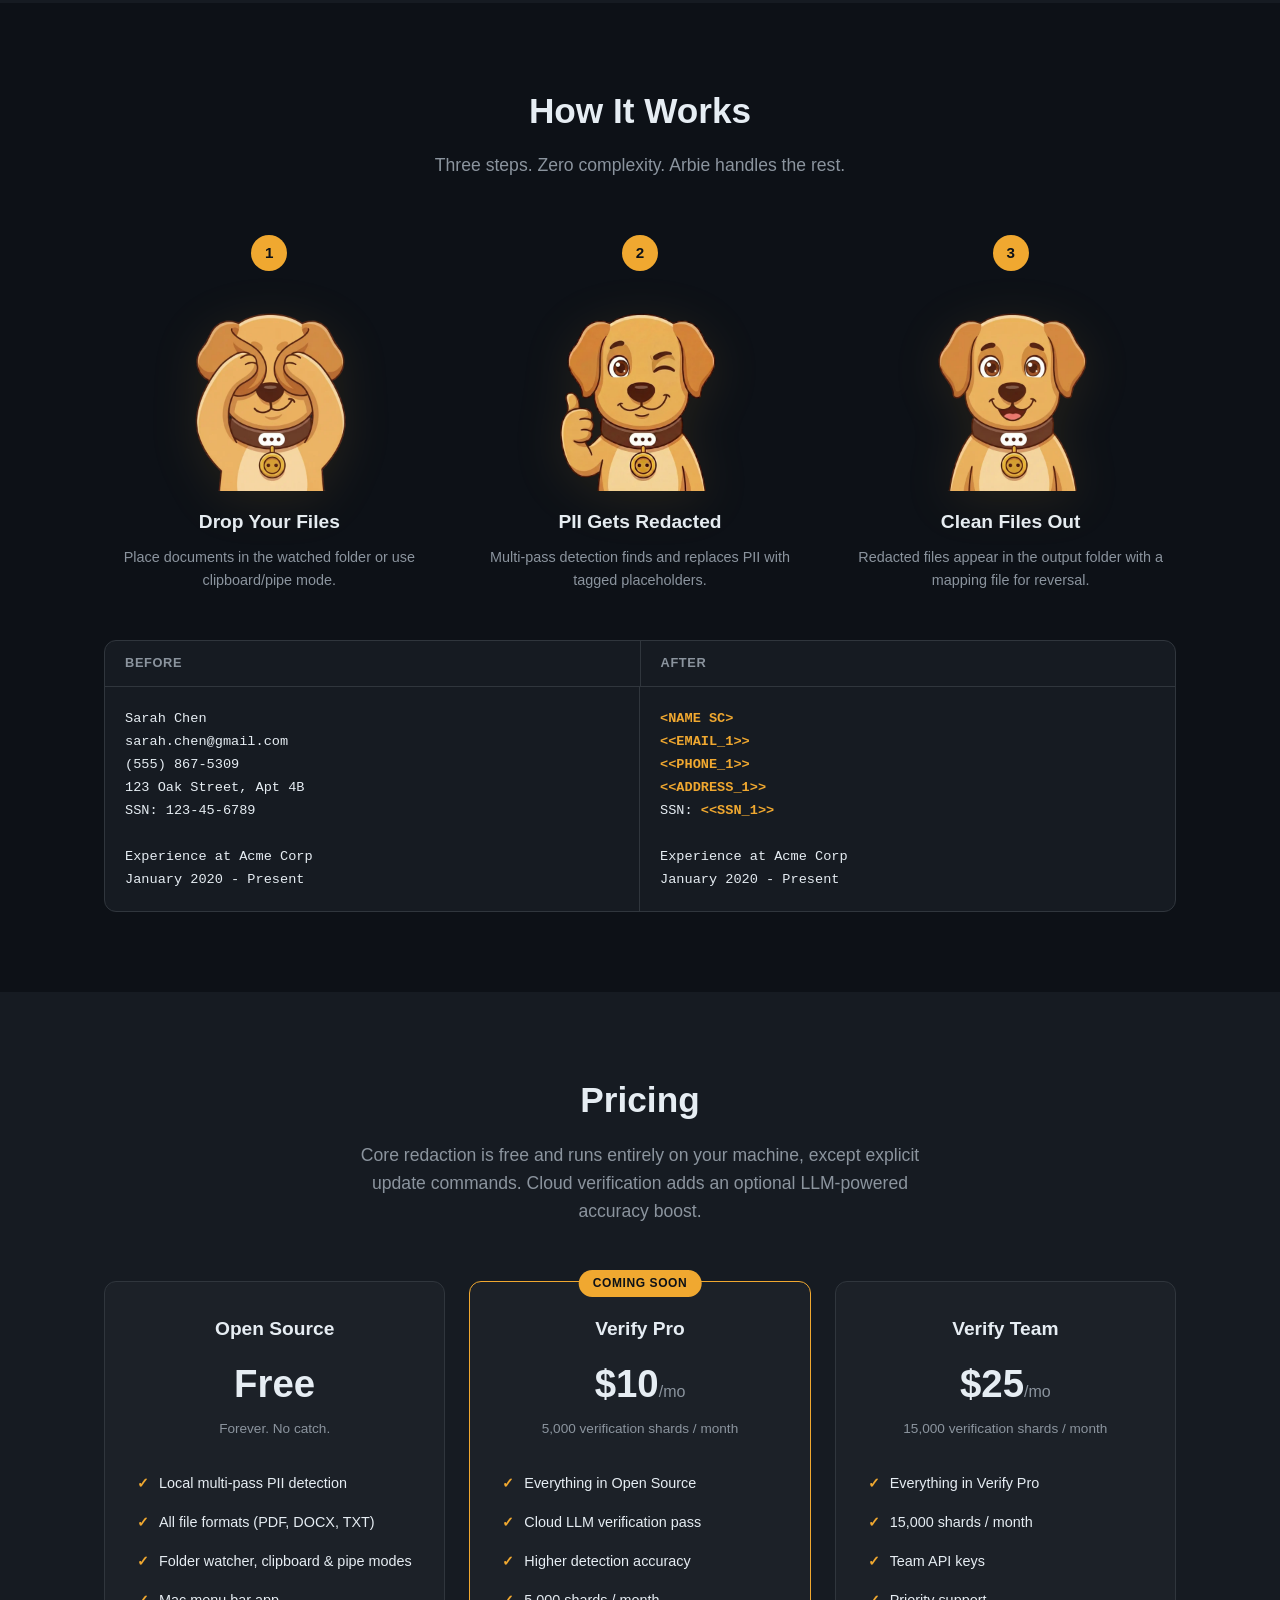
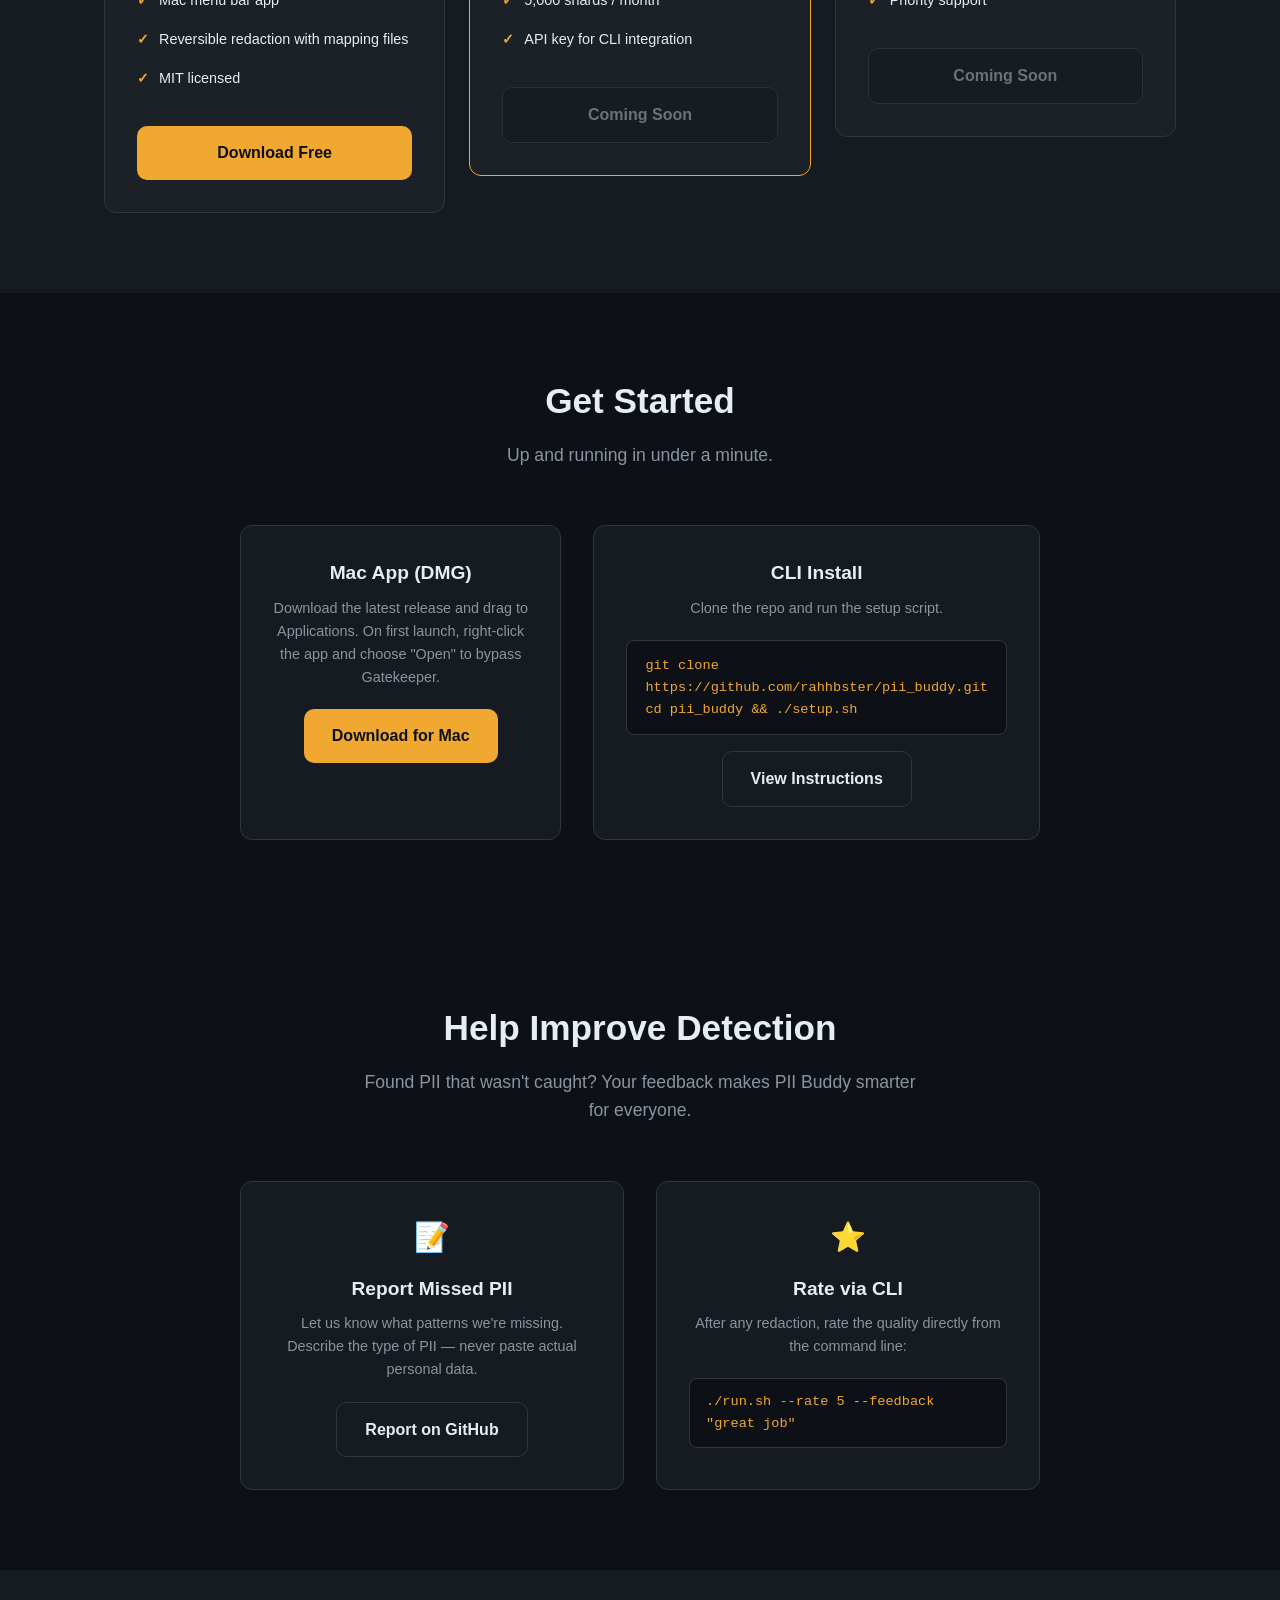
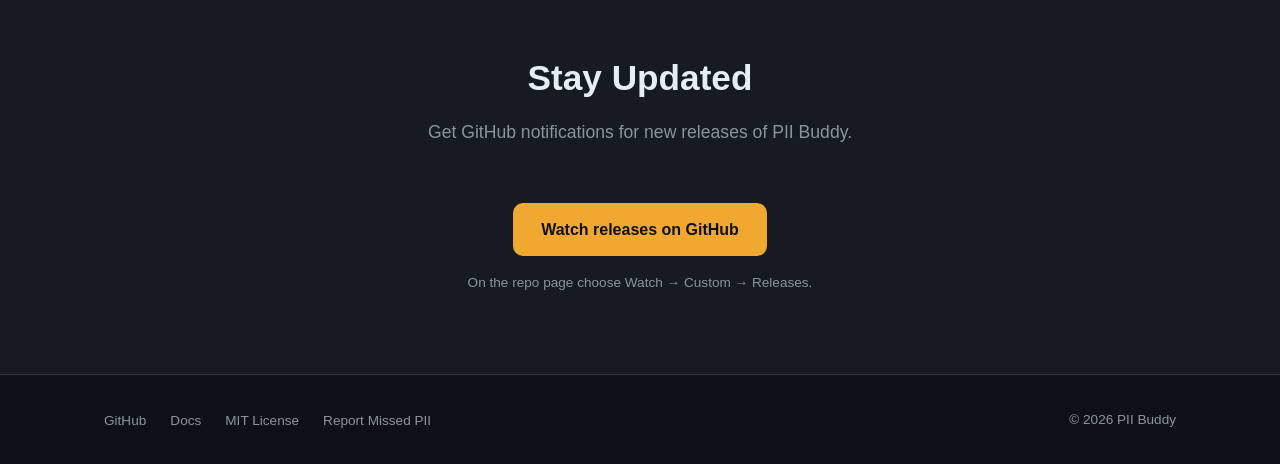
==== commit bf43c178: "Footer: keep 'PII Buddy' as the displayed name (owner preference) Co-Authored-By: Claude Sonnet 5.5 " ====
--- a/docs/index.html
+++ b/docs/index.html
@@ -6,11 +6,13 @@
   <title>PII Buddy — Automatic PII Redaction for Documents</title>
   <meta name="description" content="Drop a document in, get a clean file out. PII Buddy watches a folder and automatically redacts names, emails, SSNs, and 11+ PII types from PDFs, Word docs, and text files.">
   <meta property="og:title" content="PII Buddy — Your Documents. Your Privacy.">
-  <meta property="og:description" content="Automatic PII redaction for resumes, transcripts, and documents. Open source, runs locally, no data leaves your machine.">
+  <meta property="og:description" content="Automatic PII redaction for resumes, transcripts, and documents. Open source and local by default. Your documents are only sent anywhere if you turn on optional cloud verification.">
   <meta property="og:image" content="https://piibuddy.com/images/og-image.png">
+  <meta property="og:image:alt" content="PII Buddy mascot Arbie with the tagline Your Documents. Your Privacy.">
   <meta property="og:url" content="https://piibuddy.com">
   <meta property="og:type" content="website">
   <meta name="twitter:card" content="summary_large_image">
+  <meta name="twitter:image" content="https://piibuddy.com/images/og-image.png">
   <link rel="icon" type="image/x-icon" href="images/favicon.ico">
   <link rel="icon" type="image/png" sizes="32x32" href="images/favicon-32.png">
   <link rel="icon" type="image/png" sizes="16x16" href="images/favicon-16.png">
@@ -26,7 +28,7 @@
         <img src="images/favicon-32.png" alt="Arbie" width="32" height="32">
         PII Buddy
       </a>
-      <ul class="nav-links">
+      <ul class="nav-links" id="nav-links">
         <li><a href="#features">Features</a></li>
         <li><a href="#how-it-works">How It Works</a></li>
         <li><a href="#pricing">Pricing</a></li>
@@ -34,7 +36,7 @@
         <li><a href="#feedback">Feedback</a></li>
         <li><a href="#download" class="nav-cta">Get Started</a></li>
       </ul>
-      <button class="nav-toggle" aria-label="Toggle navigation" aria-expanded="false">
+      <button class="nav-toggle" aria-label="Toggle navigation" aria-controls="nav-links" aria-expanded="false">
         <span></span><span></span><span></span>
       </button>
     </div>
@@ -45,7 +47,7 @@
     <div class="container">
       <div class="hero-content">
         <h1>Your Documents.<br><span class="accent">Your Privacy.</span></h1>
-        <p>Drop a file in, get a clean file out. PII Buddy watches a folder and automatically redacts names, emails, SSNs, phone numbers, and 11+ PII types from PDFs, Word docs, and text files. Runs locally &mdash; no data leaves your machine.</p>
+        <p>Drop a file in, get a clean file out. PII Buddy watches a folder and automatically redacts names, emails, SSNs, phone numbers, and 11+ PII types from PDFs, Word docs, and text files. Detection runs locally by default &mdash; nothing is sent over the network unless you enable optional cloud verification or run an explicit update command.</p>
         <div class="hero-buttons">
           <a href="https://github.com/rahhbster/pii_buddy/releases" class="btn btn-primary">Download for Mac</a>
           <a href="https://github.com/rahhbster/pii_buddy" class="btn btn-secondary">View on GitHub</a>
@@ -175,7 +177,7 @@
     <div class="container">
       <div class="section-header">
         <h2>Pricing</h2>
-        <p>Core redaction is free and runs entirely on your machine. Cloud verification adds an optional LLM-powered accuracy boost.</p>
+        <p>Core redaction is free and runs entirely on your machine, except explicit update commands. Cloud verification adds an optional LLM-powered accuracy boost.</p>
       </div>
       <div class="pricing-grid">
         <div class="price-card">
@@ -274,13 +276,12 @@
     <div class="container">
       <div class="section-header">
         <h2>Stay Updated</h2>
-        <p>Get notified about new features, detection improvements, and releases. No spam, ever.</p>
-      </div>
-      <form class="subscribe-form" id="subscribeForm">
-        <input type="email" placeholder="you@example.com" required aria-label="Email address" id="subscribeEmail">
-        <button type="submit" class="btn btn-primary">Subscribe</button>
-      </form>
-      <p class="subscribe-note">Or subscribe via CLI: <code>./run.sh --subscribe you@example.com</code></p>
+        <p>Get GitHub notifications for new releases of PII Buddy.</p>
+      </div>
+      <div class="subscribe-form">
+        <a href="https://github.com/rahhbster/pii_buddy" class="btn btn-primary">Watch releases on GitHub</a>
+      </div>
+      <p class="subscribe-note">On the repo page choose Watch &rarr; Custom &rarr; Releases.</p>
     </div>
   </section>
 
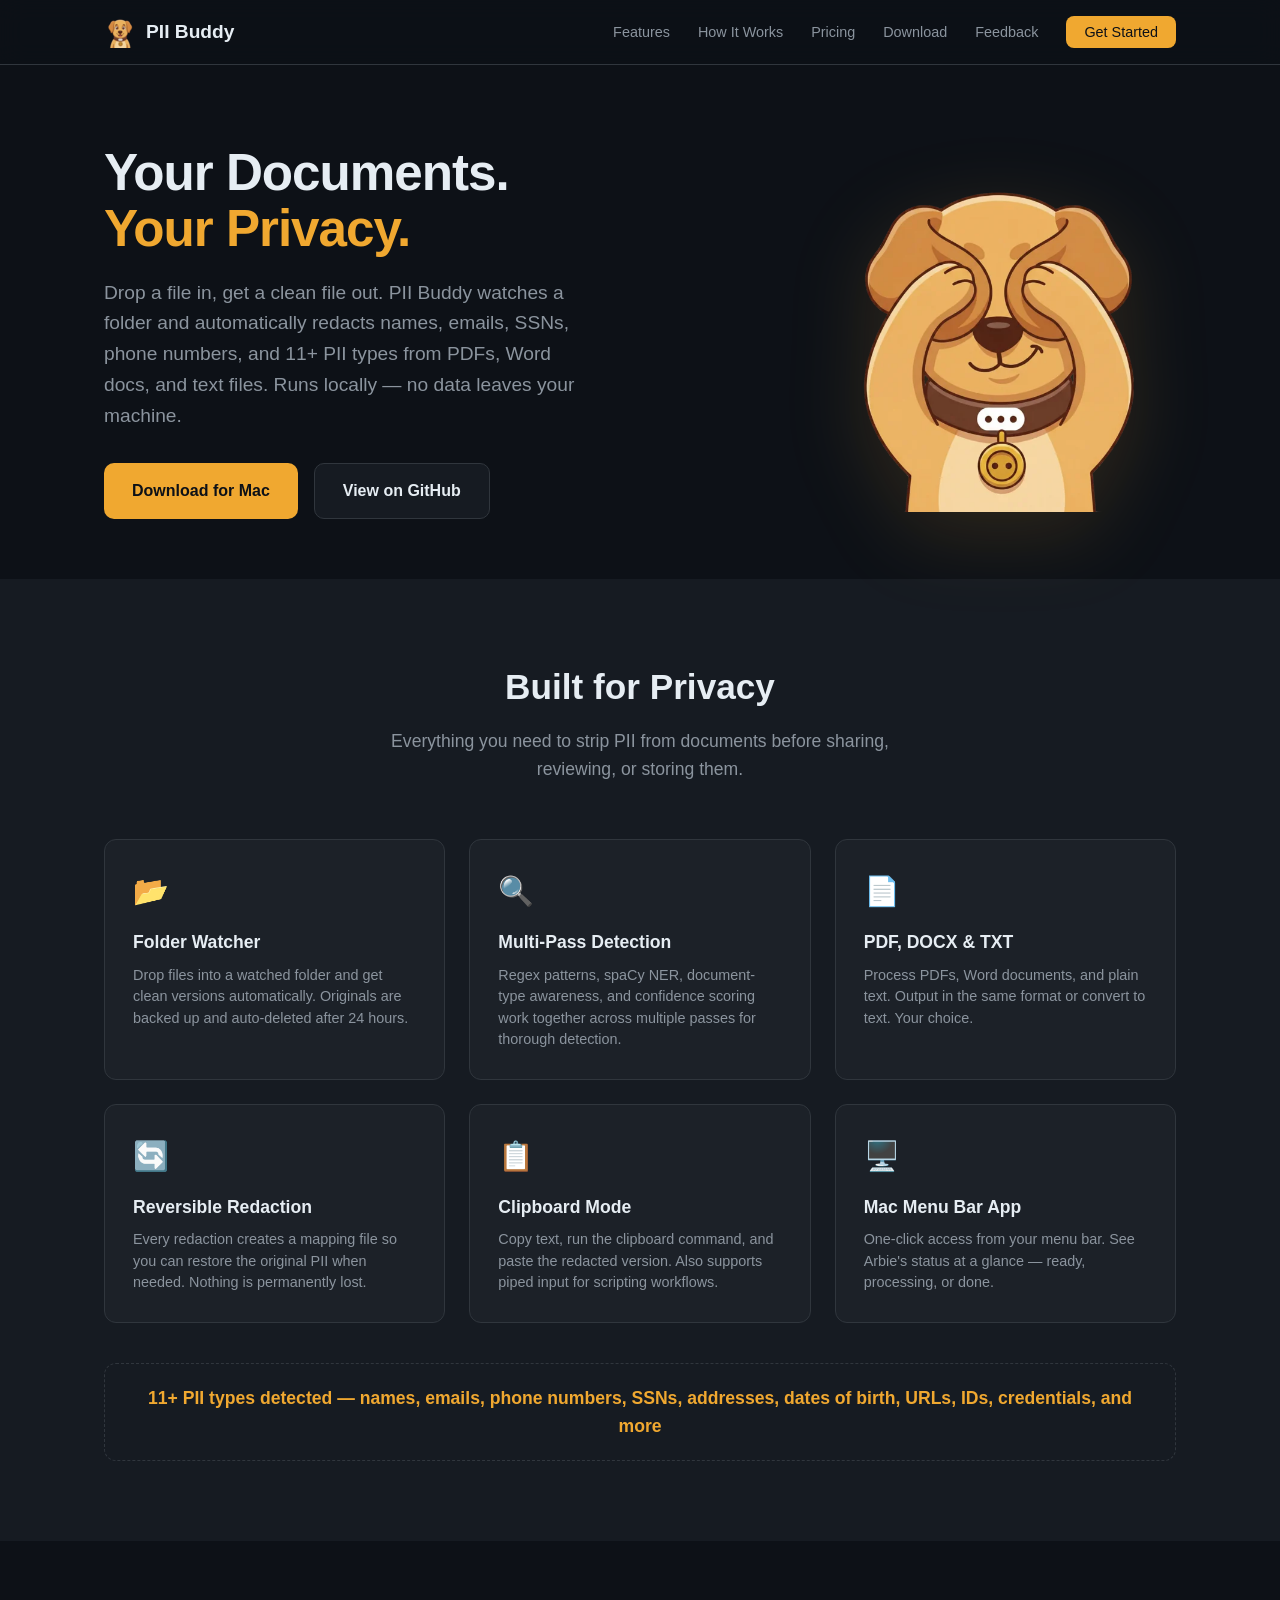
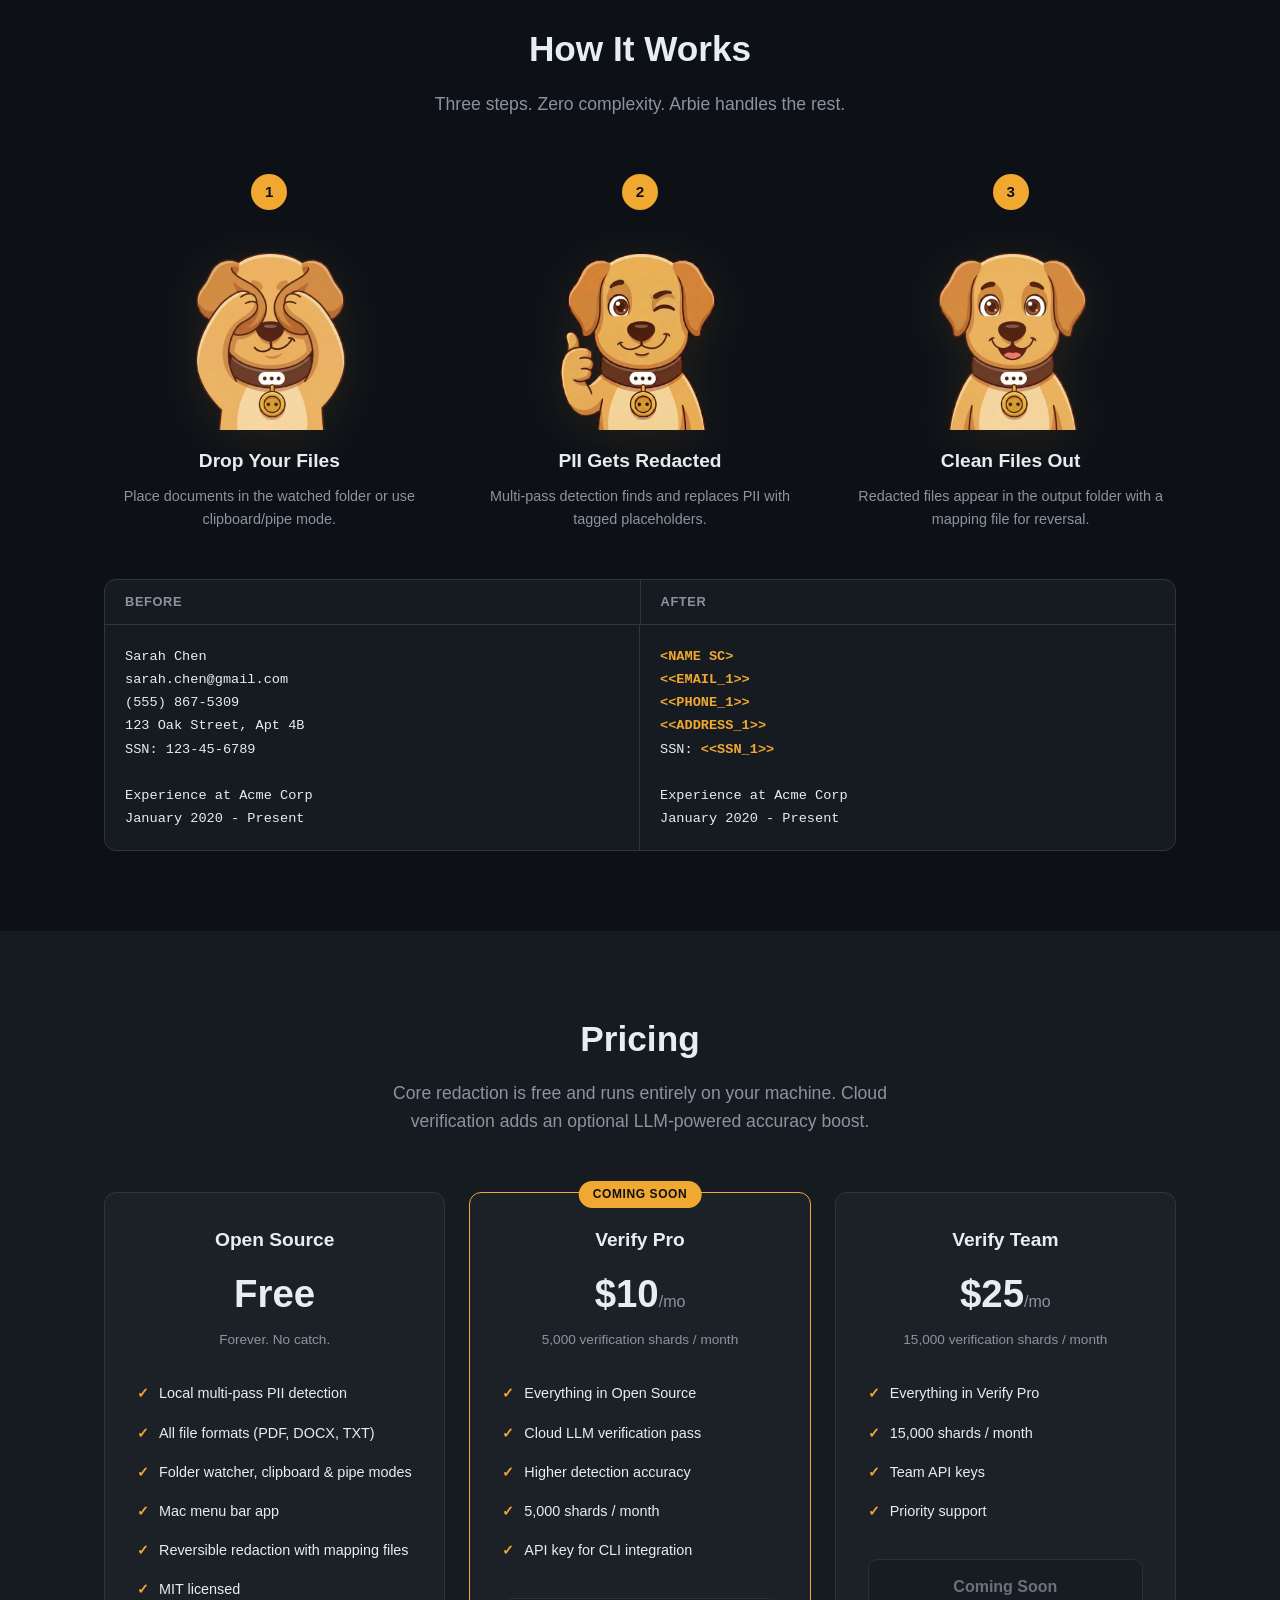
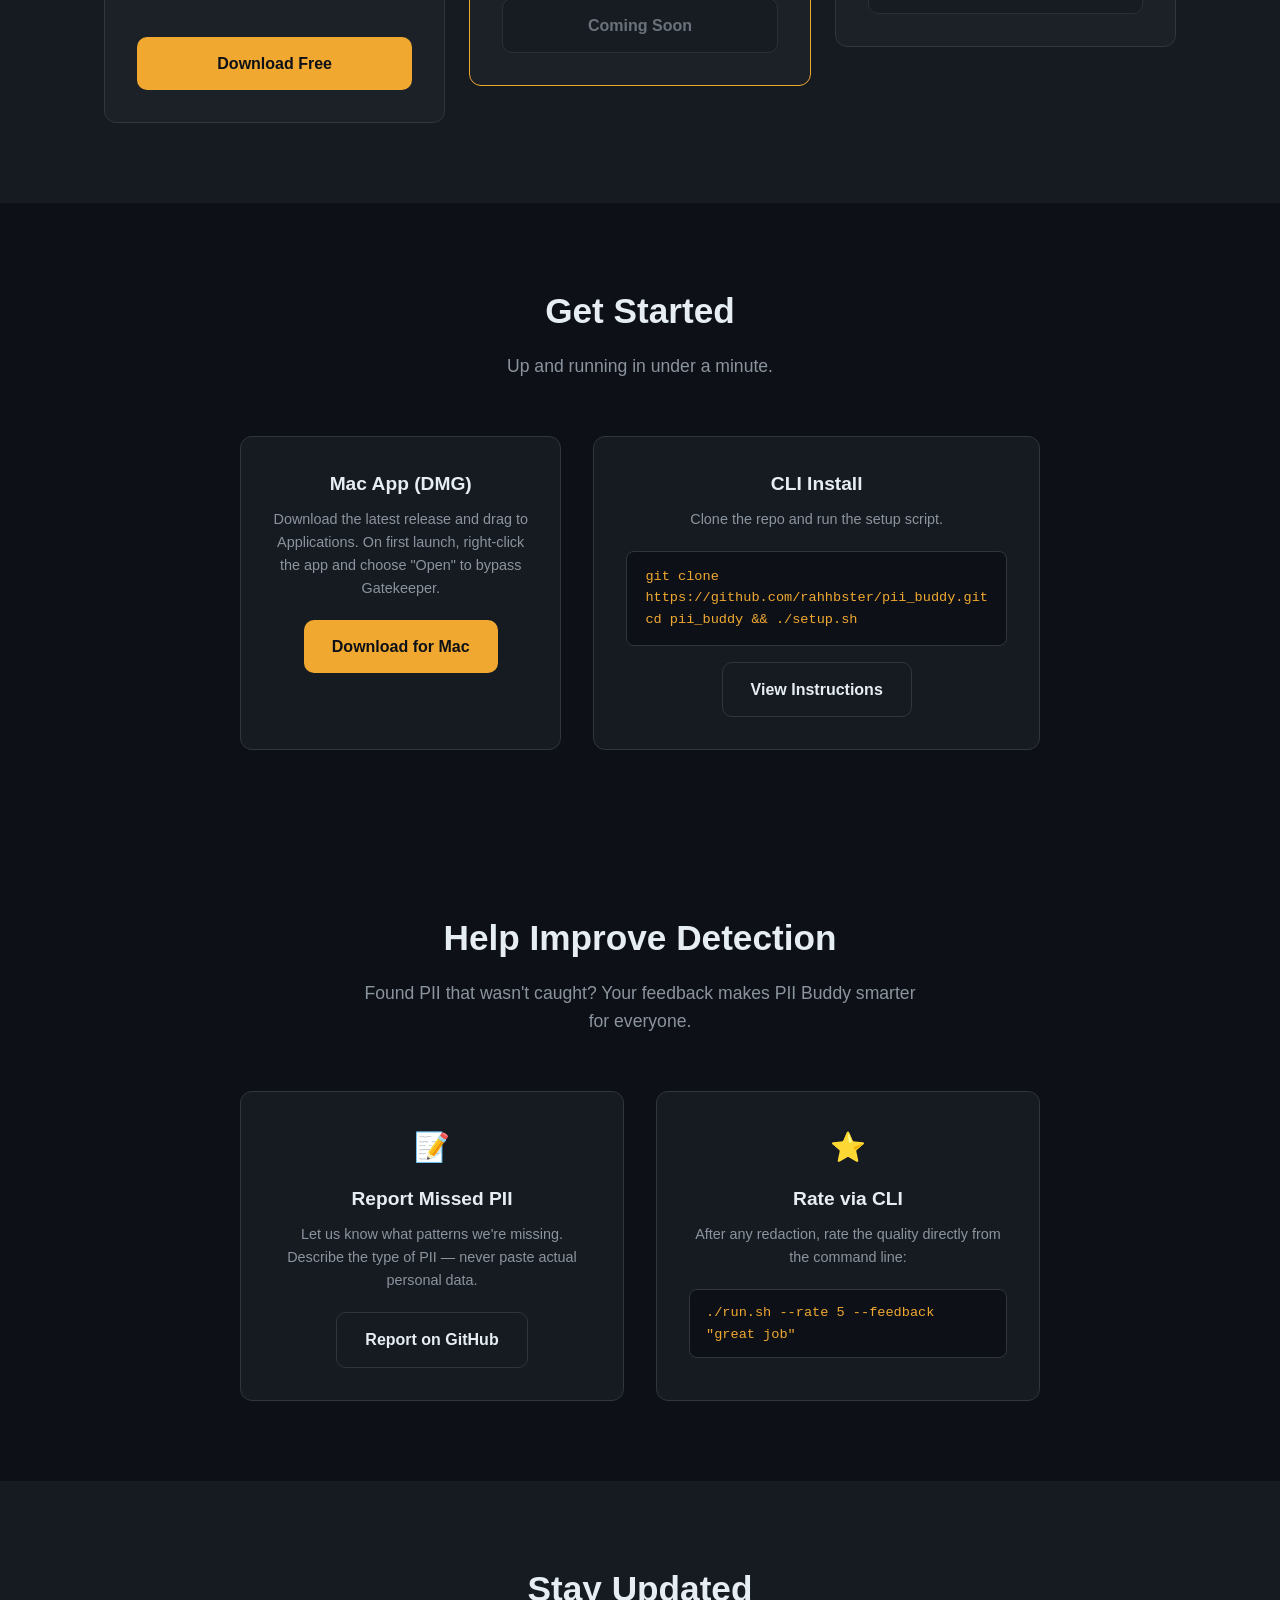
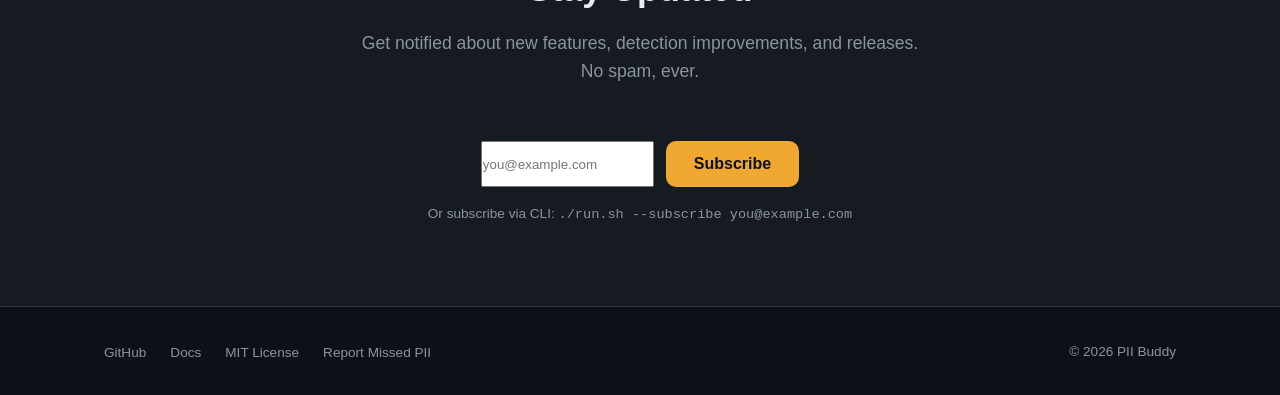
==== commit 37530b5c: "Merge pull request #2 from rahhbster/fix/license-file Add MIT LICENSE file" ====
--- a/docs/index.html
+++ b/docs/index.html
@@ -6,13 +6,11 @@
   <title>PII Buddy — Automatic PII Redaction for Documents</title>
   <meta name="description" content="Drop a document in, get a clean file out. PII Buddy watches a folder and automatically redacts names, emails, SSNs, and 11+ PII types from PDFs, Word docs, and text files.">
   <meta property="og:title" content="PII Buddy — Your Documents. Your Privacy.">
-  <meta property="og:description" content="Automatic PII redaction for resumes, transcripts, and documents. Open source and local by default. Your documents are only sent anywhere if you turn on optional cloud verification.">
+  <meta property="og:description" content="Automatic PII redaction for resumes, transcripts, and documents. Open source, runs locally, no data leaves your machine.">
   <meta property="og:image" content="https://piibuddy.com/images/og-image.png">
-  <meta property="og:image:alt" content="PII Buddy mascot Arbie with the tagline Your Documents. Your Privacy.">
   <meta property="og:url" content="https://piibuddy.com">
   <meta property="og:type" content="website">
   <meta name="twitter:card" content="summary_large_image">
-  <meta name="twitter:image" content="https://piibuddy.com/images/og-image.png">
   <link rel="icon" type="image/x-icon" href="images/favicon.ico">
   <link rel="icon" type="image/png" sizes="32x32" href="images/favicon-32.png">
   <link rel="icon" type="image/png" sizes="16x16" href="images/favicon-16.png">
@@ -28,7 +26,7 @@
         <img src="images/favicon-32.png" alt="Arbie" width="32" height="32">
         PII Buddy
       </a>
-      <ul class="nav-links" id="nav-links">
+      <ul class="nav-links">
         <li><a href="#features">Features</a></li>
         <li><a href="#how-it-works">How It Works</a></li>
         <li><a href="#pricing">Pricing</a></li>
@@ -36,7 +34,7 @@
         <li><a href="#feedback">Feedback</a></li>
         <li><a href="#download" class="nav-cta">Get Started</a></li>
       </ul>
-      <button class="nav-toggle" aria-label="Toggle navigation" aria-controls="nav-links" aria-expanded="false">
+      <button class="nav-toggle" aria-label="Toggle navigation" aria-expanded="false">
         <span></span><span></span><span></span>
       </button>
     </div>
@@ -47,7 +45,7 @@
     <div class="container">
       <div class="hero-content">
         <h1>Your Documents.<br><span class="accent">Your Privacy.</span></h1>
-        <p>Drop a file in, get a clean file out. PII Buddy watches a folder and automatically redacts names, emails, SSNs, phone numbers, and 11+ PII types from PDFs, Word docs, and text files. Detection runs locally by default &mdash; nothing is sent over the network unless you enable optional cloud verification or run an explicit update command.</p>
+        <p>Drop a file in, get a clean file out. PII Buddy watches a folder and automatically redacts names, emails, SSNs, phone numbers, and 11+ PII types from PDFs, Word docs, and text files. Runs locally &mdash; no data leaves your machine.</p>
         <div class="hero-buttons">
           <a href="https://github.com/rahhbster/pii_buddy/releases" class="btn btn-primary">Download for Mac</a>
           <a href="https://github.com/rahhbster/pii_buddy" class="btn btn-secondary">View on GitHub</a>
@@ -177,7 +175,7 @@
     <div class="container">
       <div class="section-header">
         <h2>Pricing</h2>
-        <p>Core redaction is free and runs entirely on your machine, except explicit update commands. Cloud verification adds an optional LLM-powered accuracy boost.</p>
+        <p>Core redaction is free and runs entirely on your machine. Cloud verification adds an optional LLM-powered accuracy boost.</p>
       </div>
       <div class="pricing-grid">
         <div class="price-card">
@@ -276,12 +274,13 @@
     <div class="container">
       <div class="section-header">
         <h2>Stay Updated</h2>
-        <p>Get GitHub notifications for new releases of PII Buddy.</p>
-      </div>
-      <div class="subscribe-form">
-        <a href="https://github.com/rahhbster/pii_buddy" class="btn btn-primary">Watch releases on GitHub</a>
-      </div>
-      <p class="subscribe-note">On the repo page choose Watch &rarr; Custom &rarr; Releases.</p>
+        <p>Get notified about new features, detection improvements, and releases. No spam, ever.</p>
+      </div>
+      <form class="subscribe-form" id="subscribeForm">
+        <input type="email" placeholder="you@example.com" required aria-label="Email address" id="subscribeEmail">
+        <button type="submit" class="btn btn-primary">Subscribe</button>
+      </form>
+      <p class="subscribe-note">Or subscribe via CLI: <code>./run.sh --subscribe you@example.com</code></p>
     </div>
   </section>
 
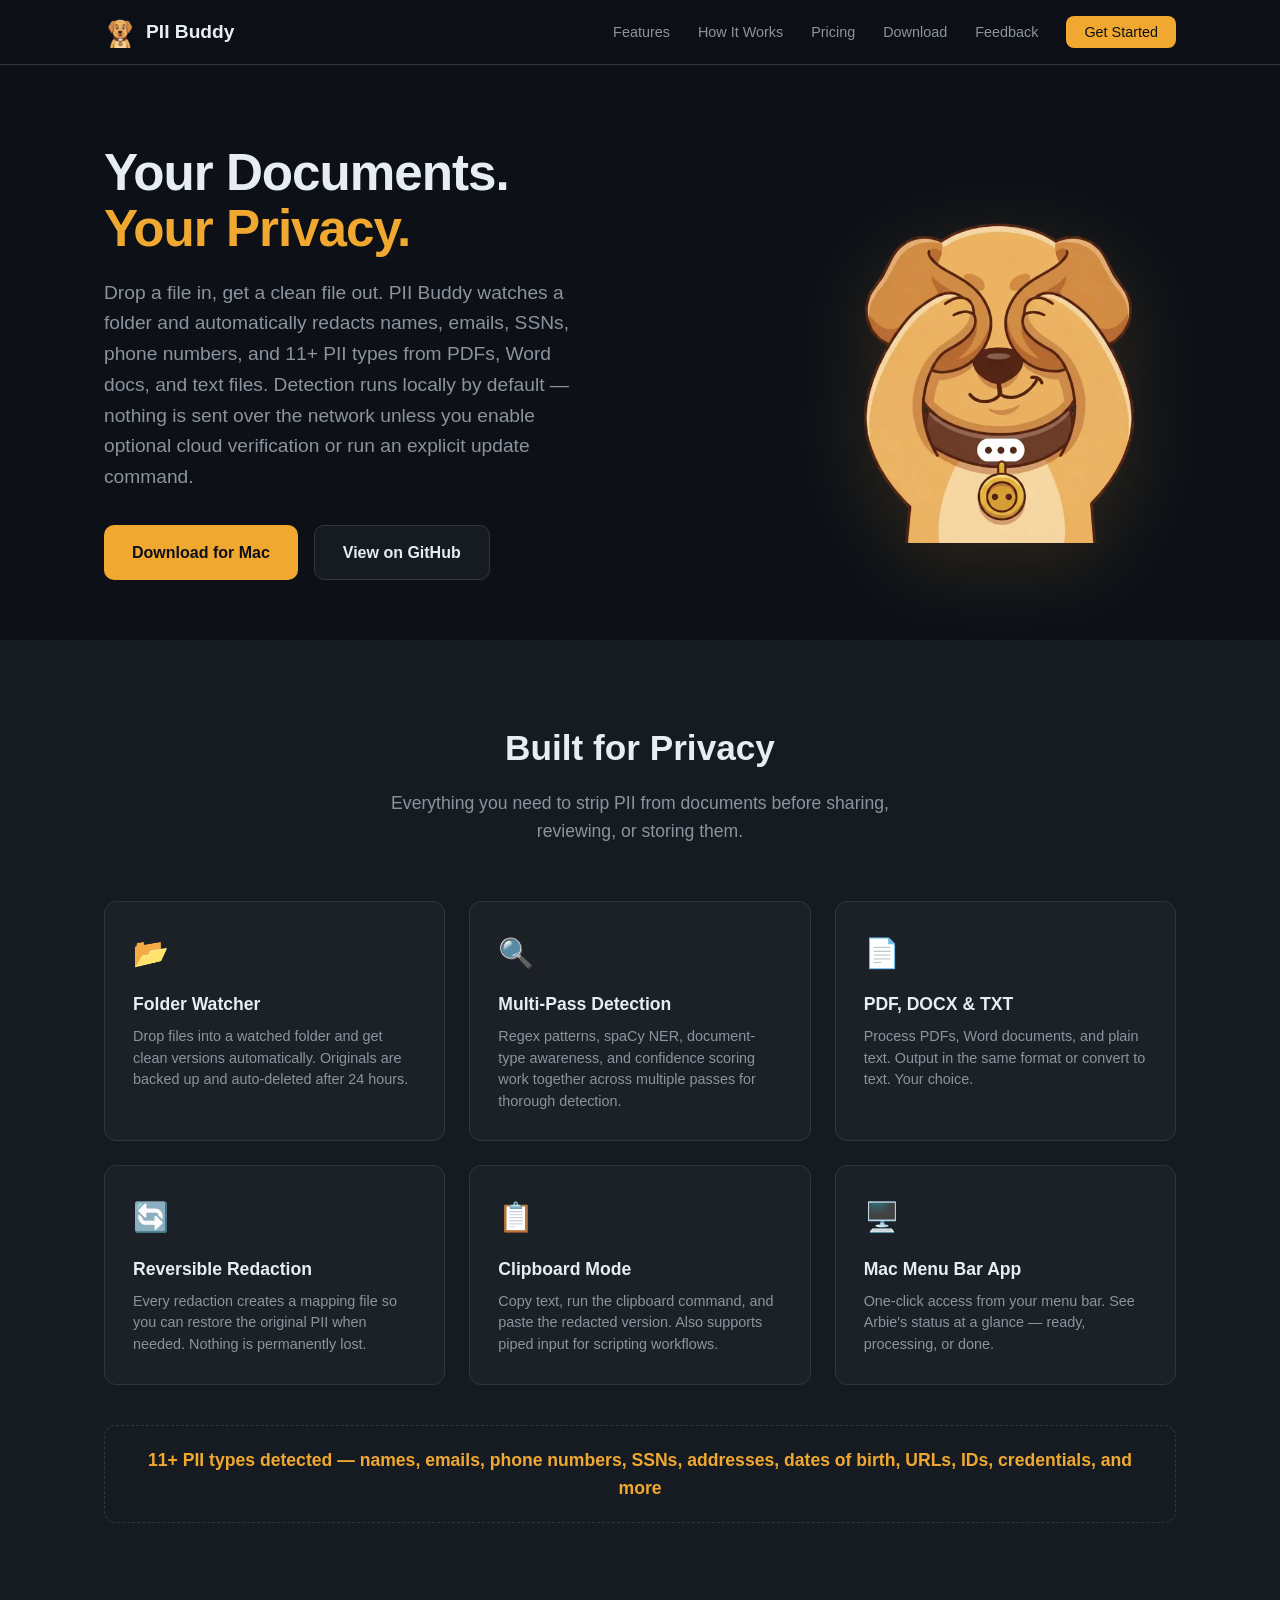
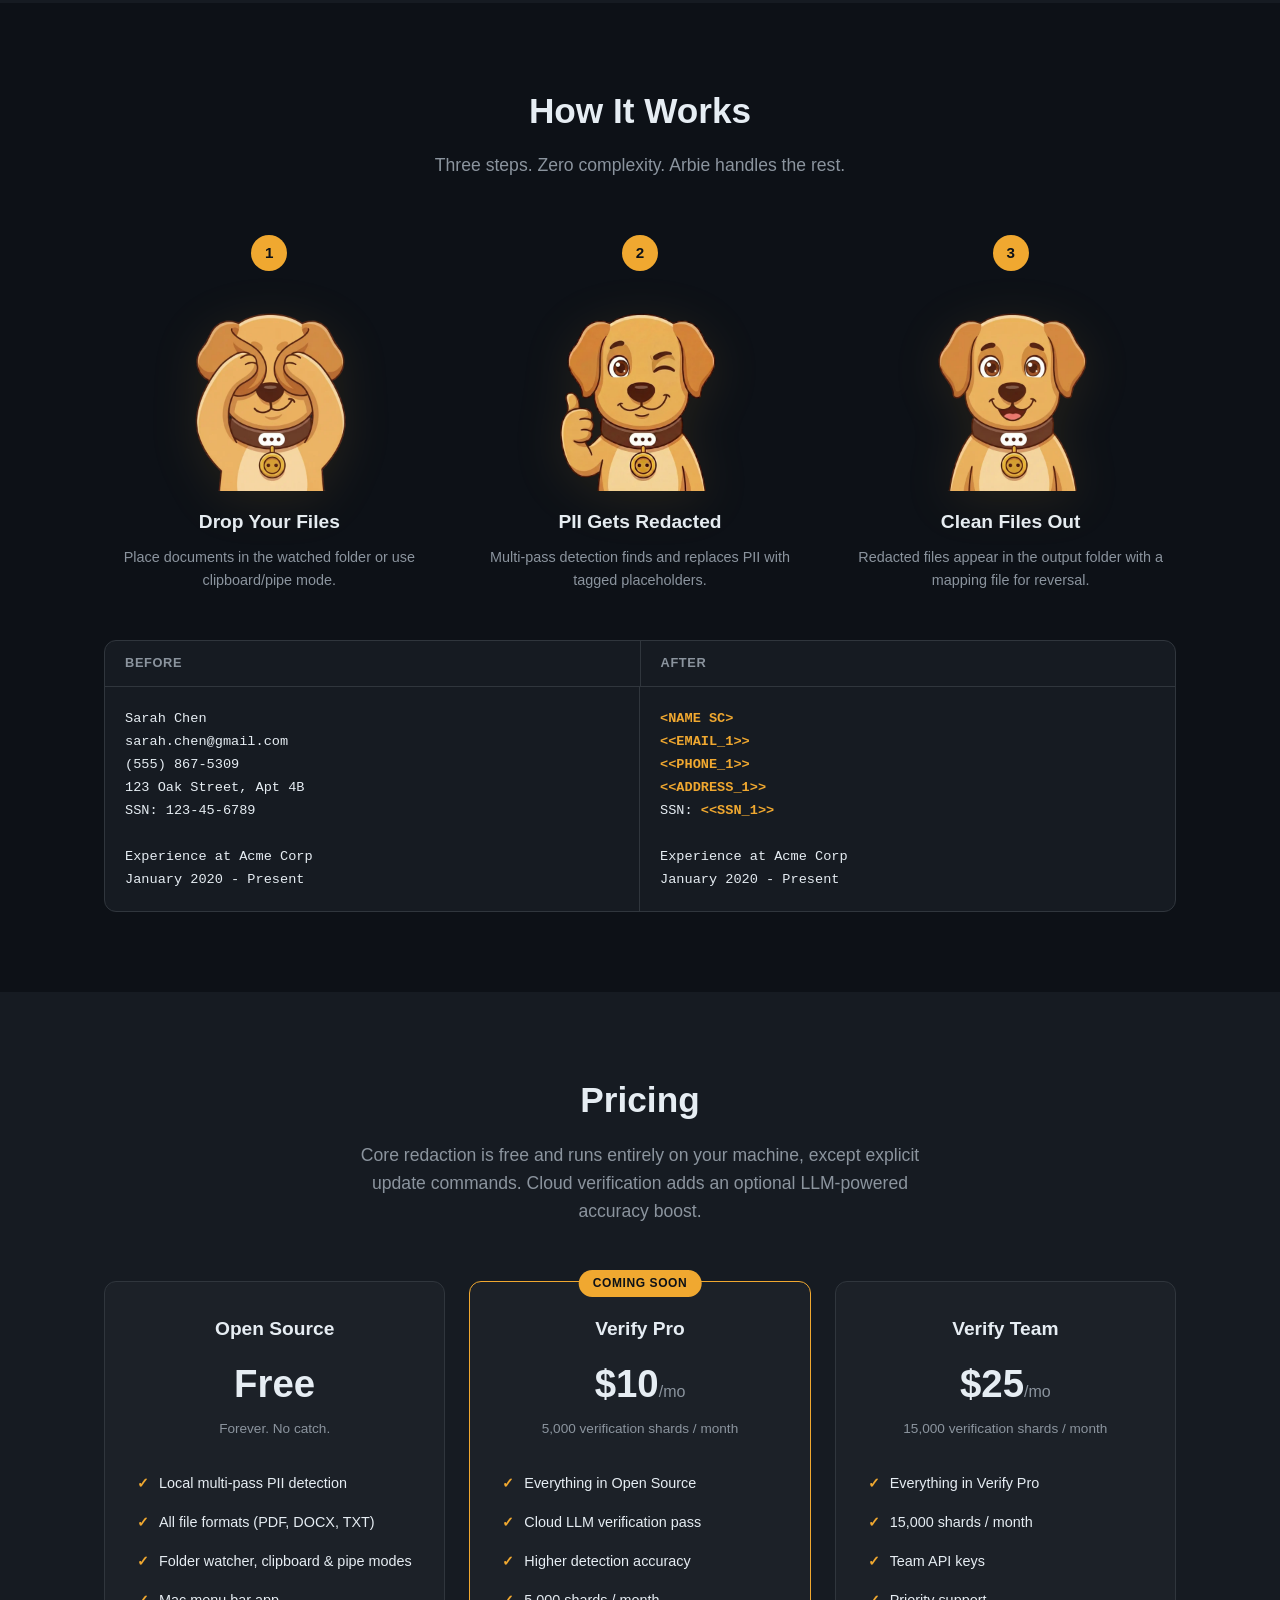
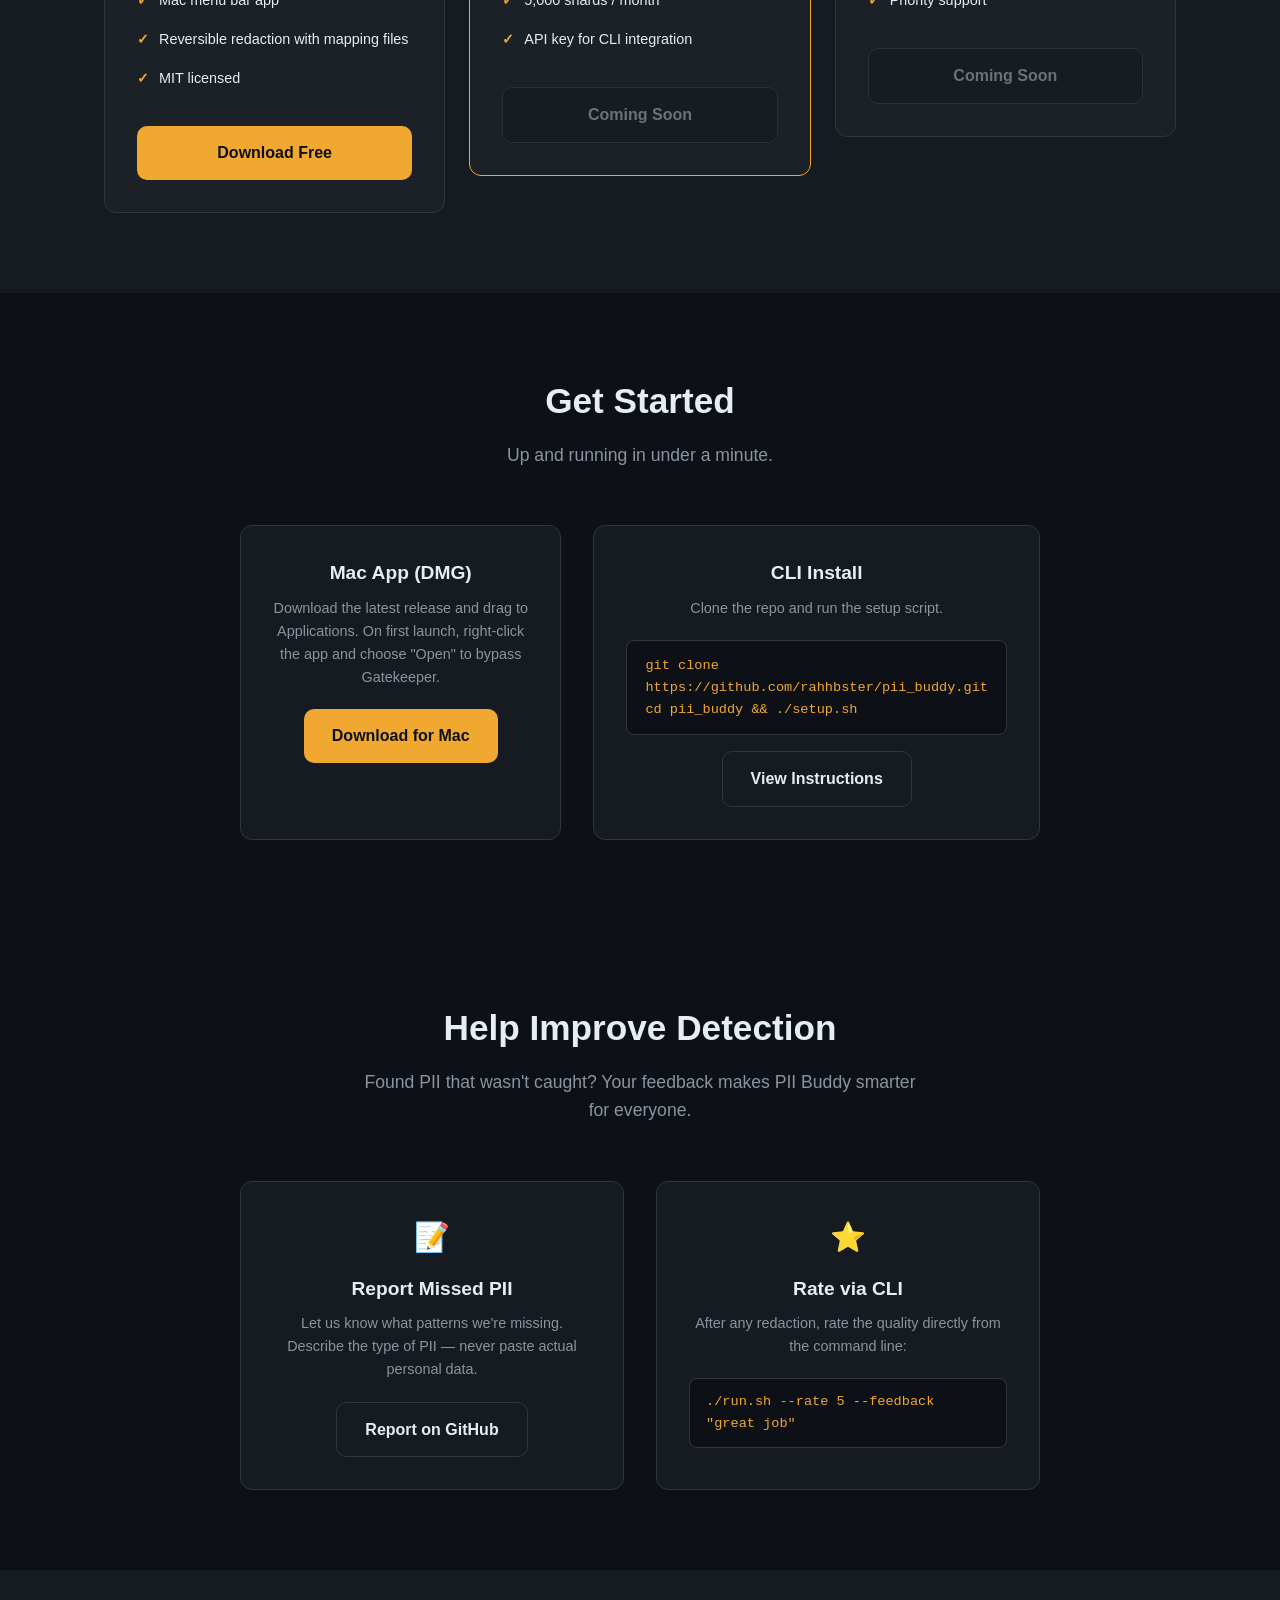
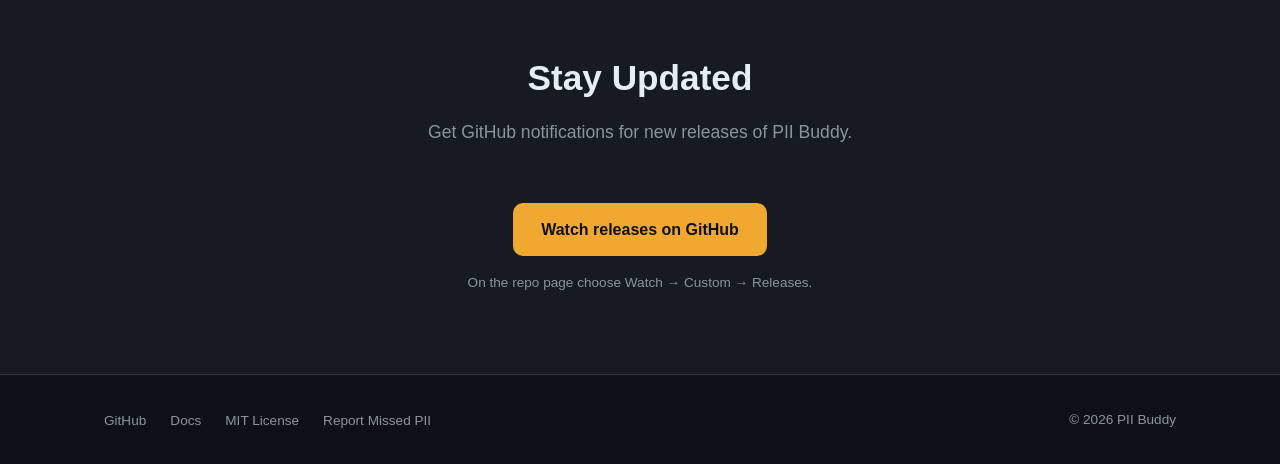
==== commit fe0c8379: "Merge pull request #5 from rahhbster/fix/site-honesty Make site and README claims match the code" ====
--- a/docs/index.html
+++ b/docs/index.html
@@ -6,11 +6,13 @@
   <title>PII Buddy — Automatic PII Redaction for Documents</title>
   <meta name="description" content="Drop a document in, get a clean file out. PII Buddy watches a folder and automatically redacts names, emails, SSNs, and 11+ PII types from PDFs, Word docs, and text files.">
   <meta property="og:title" content="PII Buddy — Your Documents. Your Privacy.">
-  <meta property="og:description" content="Automatic PII redaction for resumes, transcripts, and documents. Open source, runs locally, no data leaves your machine.">
+  <meta property="og:description" content="Automatic PII redaction for resumes, transcripts, and documents. Open source and local by default. Your documents are only sent anywhere if you turn on optional cloud verification.">
   <meta property="og:image" content="https://piibuddy.com/images/og-image.png">
+  <meta property="og:image:alt" content="PII Buddy mascot Arbie with the tagline Your Documents. Your Privacy.">
   <meta property="og:url" content="https://piibuddy.com">
   <meta property="og:type" content="website">
   <meta name="twitter:card" content="summary_large_image">
+  <meta name="twitter:image" content="https://piibuddy.com/images/og-image.png">
   <link rel="icon" type="image/x-icon" href="images/favicon.ico">
   <link rel="icon" type="image/png" sizes="32x32" href="images/favicon-32.png">
   <link rel="icon" type="image/png" sizes="16x16" href="images/favicon-16.png">
@@ -26,7 +28,7 @@
         <img src="images/favicon-32.png" alt="Arbie" width="32" height="32">
         PII Buddy
       </a>
-      <ul class="nav-links">
+      <ul class="nav-links" id="nav-links">
         <li><a href="#features">Features</a></li>
         <li><a href="#how-it-works">How It Works</a></li>
         <li><a href="#pricing">Pricing</a></li>
@@ -34,7 +36,7 @@
         <li><a href="#feedback">Feedback</a></li>
         <li><a href="#download" class="nav-cta">Get Started</a></li>
       </ul>
-      <button class="nav-toggle" aria-label="Toggle navigation" aria-expanded="false">
+      <button class="nav-toggle" aria-label="Toggle navigation" aria-controls="nav-links" aria-expanded="false">
         <span></span><span></span><span></span>
       </button>
     </div>
@@ -45,7 +47,7 @@
     <div class="container">
       <div class="hero-content">
         <h1>Your Documents.<br><span class="accent">Your Privacy.</span></h1>
-        <p>Drop a file in, get a clean file out. PII Buddy watches a folder and automatically redacts names, emails, SSNs, phone numbers, and 11+ PII types from PDFs, Word docs, and text files. Runs locally &mdash; no data leaves your machine.</p>
+        <p>Drop a file in, get a clean file out. PII Buddy watches a folder and automatically redacts names, emails, SSNs, phone numbers, and 11+ PII types from PDFs, Word docs, and text files. Detection runs locally by default &mdash; nothing is sent over the network unless you enable optional cloud verification or run an explicit update command.</p>
         <div class="hero-buttons">
           <a href="https://github.com/rahhbster/pii_buddy/releases" class="btn btn-primary">Download for Mac</a>
           <a href="https://github.com/rahhbster/pii_buddy" class="btn btn-secondary">View on GitHub</a>
@@ -175,7 +177,7 @@
     <div class="container">
       <div class="section-header">
         <h2>Pricing</h2>
-        <p>Core redaction is free and runs entirely on your machine. Cloud verification adds an optional LLM-powered accuracy boost.</p>
+        <p>Core redaction is free and runs entirely on your machine, except explicit update commands. Cloud verification adds an optional LLM-powered accuracy boost.</p>
       </div>
       <div class="pricing-grid">
         <div class="price-card">
@@ -274,13 +276,12 @@
     <div class="container">
       <div class="section-header">
         <h2>Stay Updated</h2>
-        <p>Get notified about new features, detection improvements, and releases. No spam, ever.</p>
-      </div>
-      <form class="subscribe-form" id="subscribeForm">
-        <input type="email" placeholder="you@example.com" required aria-label="Email address" id="subscribeEmail">
-        <button type="submit" class="btn btn-primary">Subscribe</button>
-      </form>
-      <p class="subscribe-note">Or subscribe via CLI: <code>./run.sh --subscribe you@example.com</code></p>
+        <p>Get GitHub notifications for new releases of PII Buddy.</p>
+      </div>
+      <div class="subscribe-form">
+        <a href="https://github.com/rahhbster/pii_buddy" class="btn btn-primary">Watch releases on GitHub</a>
+      </div>
+      <p class="subscribe-note">On the repo page choose Watch &rarr; Custom &rarr; Releases.</p>
     </div>
   </section>
 
